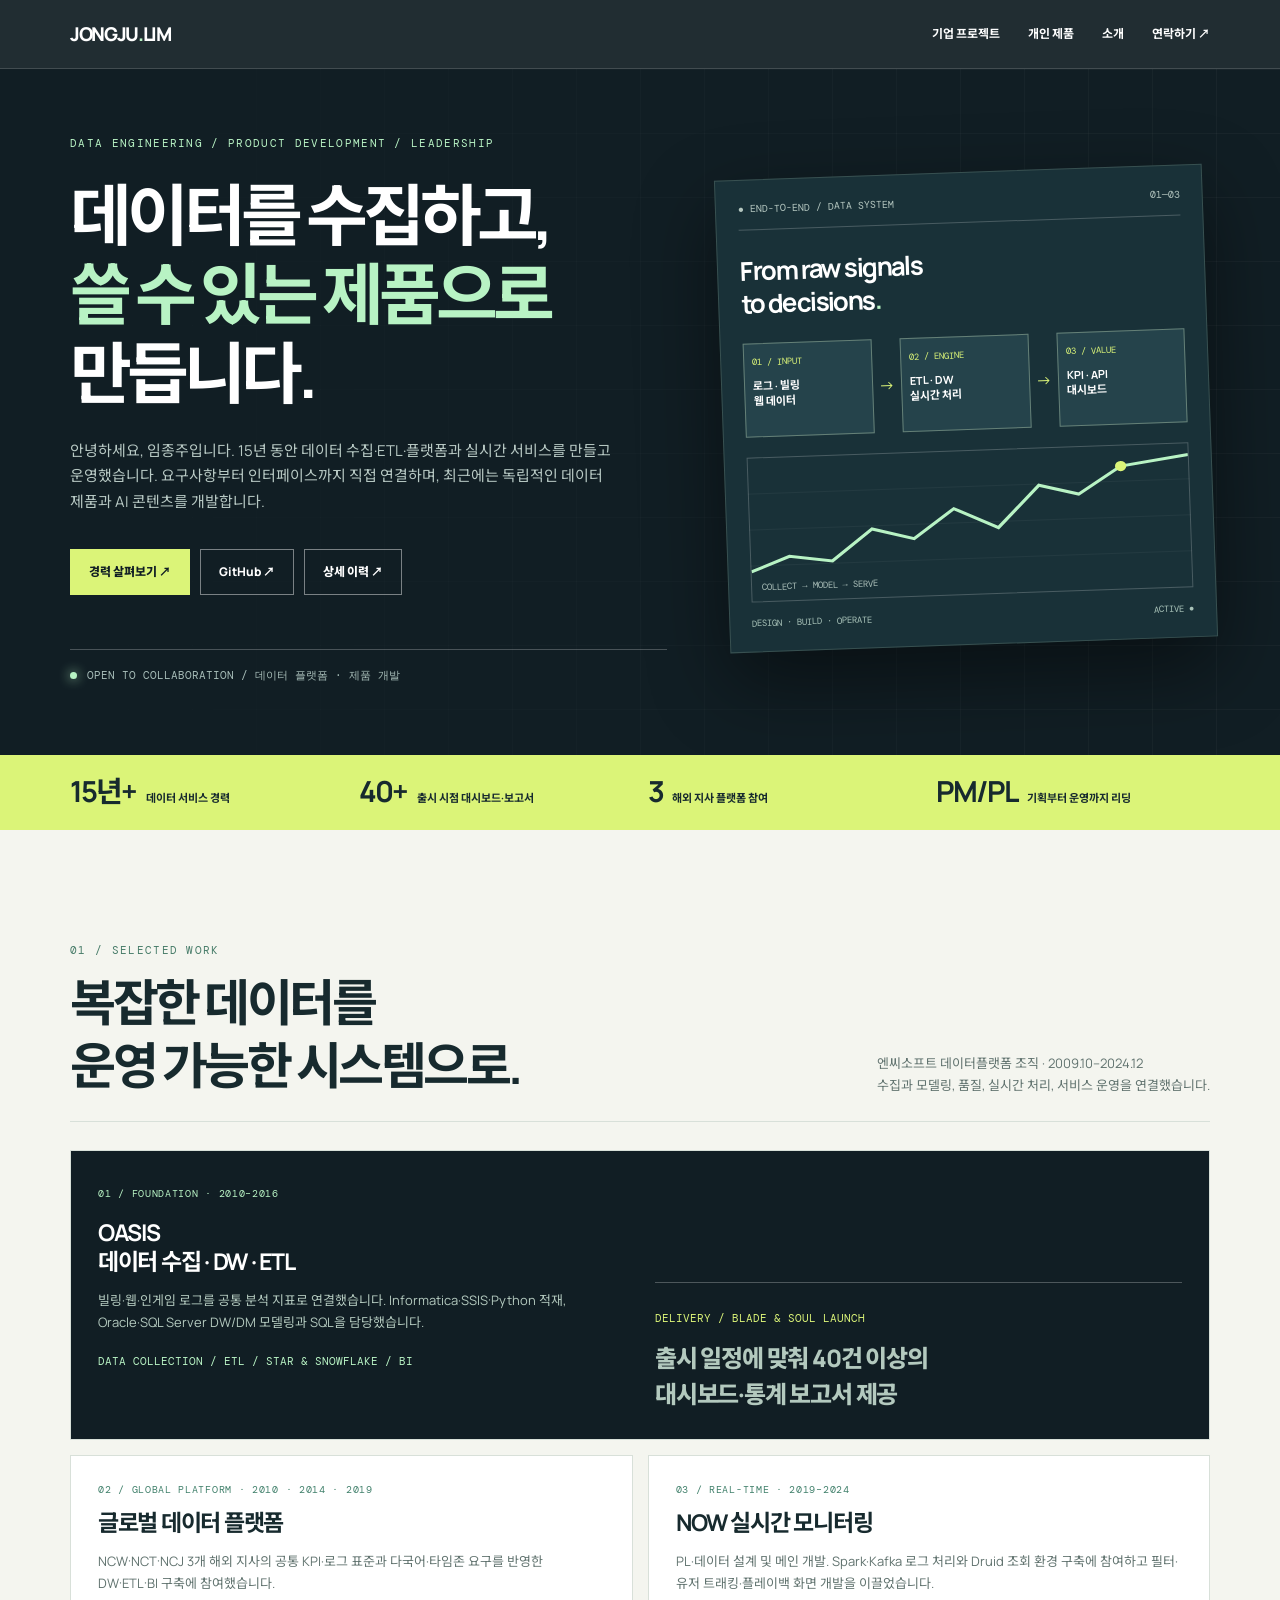
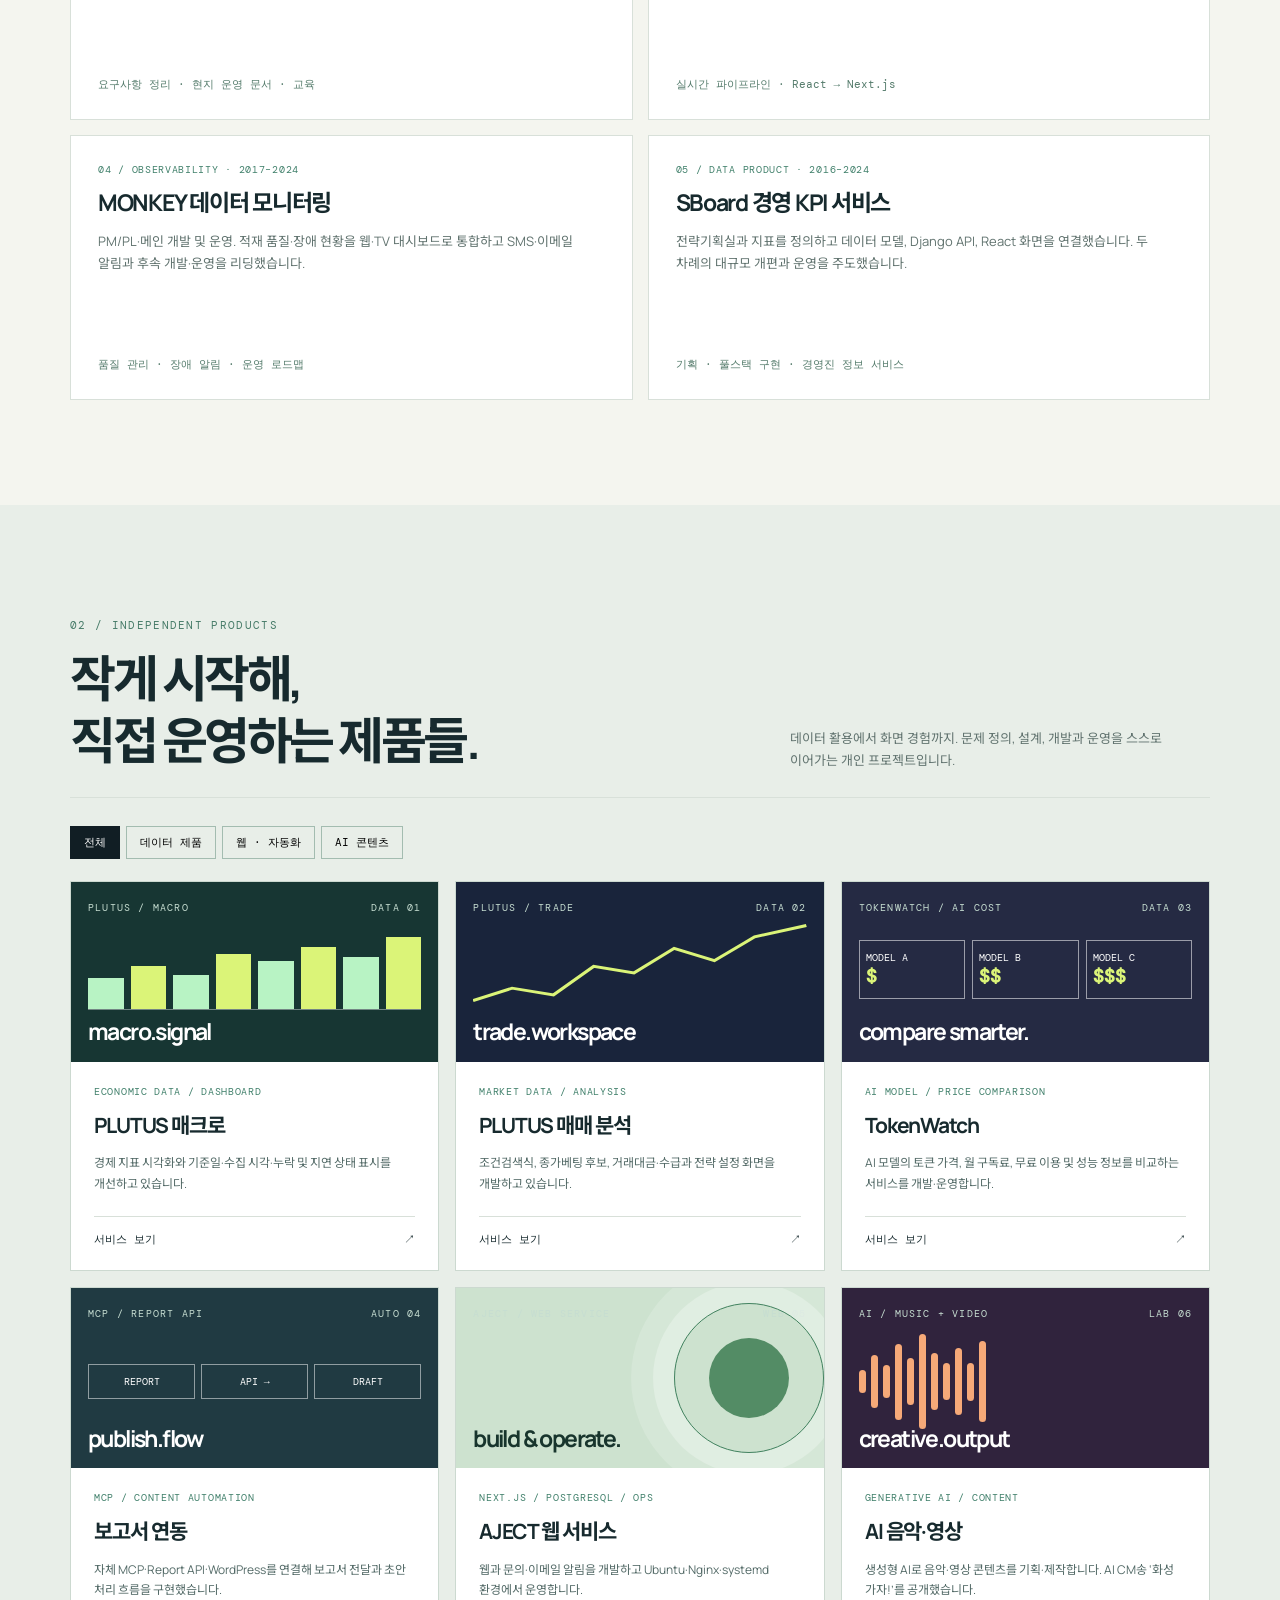
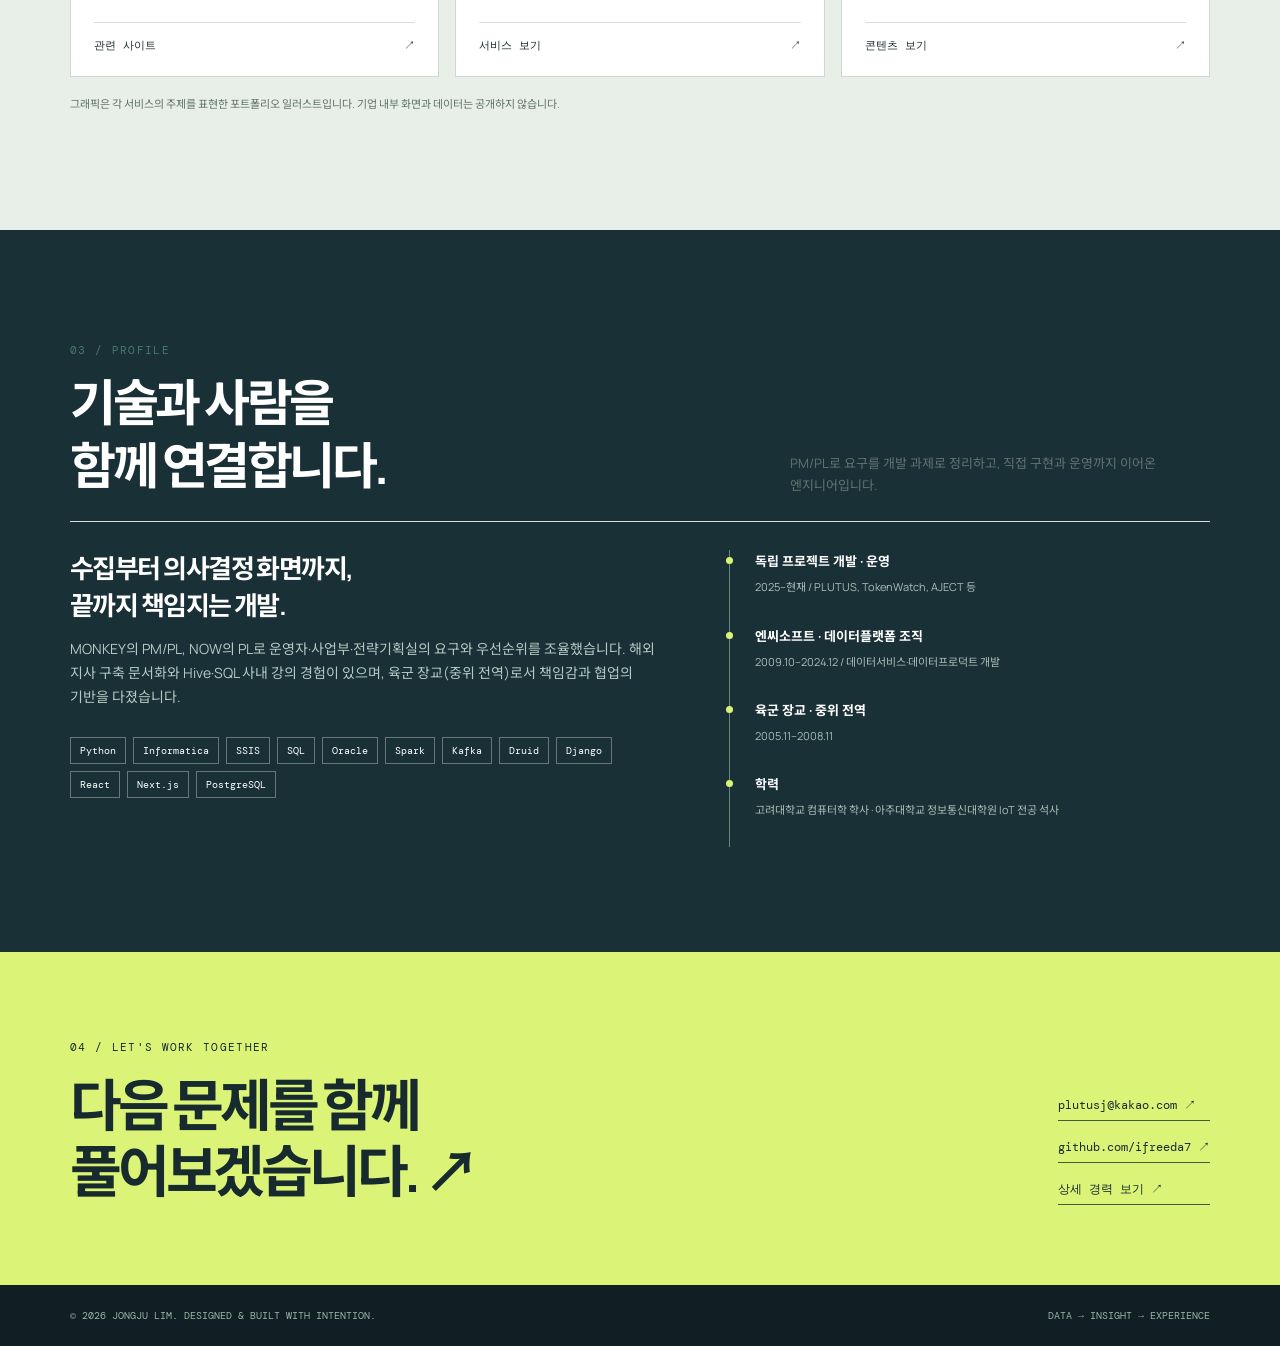
==== index.html @ 4f1cdd43 "Redesign portfolio and update independent projects" ====
<!doctype html>
<html lang="ko">
<head>
<meta charset="utf-8"><meta name="viewport" content="width=device-width,initial-scale=1">
<meta name="theme-color" content="#111e24"><meta name="description" content="임종주 포트폴리오 · 데이터 수집, ETL, 빅데이터 플랫폼, 웹 제품과 AI 콘텐츠.">
<title>임종주 — Data Engineering & Digital Products</title>
<link rel="preconnect" href="https://fonts.googleapis.com"><link rel="preconnect" href="https://fonts.gstatic.com" crossorigin>
<link href="https://fonts.googleapis.com/css2?family=DM+Mono:wght@400;500&family=Manrope:wght@500;600;700;800&family=Noto+Sans+KR:wght@400;500;600;700;800&display=swap" rel="stylesheet">
<style>
:root{--dark:#111e24;--panel:#1b3036;--ink:#172a2e;--paper:#f4f5ef;--muted:#61736f;--line:#d8e0d9;--mint:#b8f3c4;--lime:#dbf478;--mono:'DM Mono',monospace;--sans:'Manrope','Noto Sans KR',sans-serif}*{box-sizing:border-box}html{scroll-behavior:smooth}body{margin:0;color:var(--ink);background:var(--paper);font-family:var(--sans);line-height:1.7;word-break:keep-all}a{color:inherit;text-decoration:none}a:focus-visible,button:focus-visible{outline:3px solid #fca95e;outline-offset:3px}.wrap{max-width:1220px;margin:auto;padding:0 40px}.eyebrow,.mono{font-family:var(--mono);font-size:11px;letter-spacing:.12em}.skip{position:absolute;left:-9999px}.skip:focus{left:10px;top:10px;background:#fff;padding:10px;z-index:30}
header{position:sticky;top:0;z-index:10;background:#111e24ed;color:#fff;border-bottom:1px solid #ffffff26;backdrop-filter:blur(12px)}header .wrap{height:68px;display:flex;align-items:center;justify-content:space-between;gap:15px}.brand{font-weight:800;letter-spacing:-.07em;font-size:19px}.brand em{color:var(--mint);font-style:normal}.nav{display:flex;gap:28px;font-size:12px;font-weight:700}.nav a:hover,.footer a:hover{color:var(--mint)}
.hero{background:var(--dark);color:#fff;position:relative;overflow:hidden}.hero:before{content:'';position:absolute;inset:0;background-image:linear-gradient(#ffffff09 1px,transparent 1px),linear-gradient(90deg,#ffffff09 1px,transparent 1px);background-size:64px 64px;mask-image:linear-gradient(90deg,transparent,#000)}.hero .wrap{position:relative;display:grid;grid-template-columns:1.1fr .9fr;gap:55px;min-height:650px;align-items:center;padding-top:65px;padding-bottom:72px}.hero .eyebrow{color:var(--mint)}h1{font-size:clamp(45px,5.25vw,73px);letter-spacing:-.075em;line-height:1.18;margin:22px 0 25px}h1 em{font-style:normal;color:var(--mint)}.intro{color:#b8c9c4;font-size:15px;max-width:550px}.actions{display:flex;flex-wrap:wrap;gap:10px;margin-top:35px}.button{padding:12px 18px;border:1px solid #ffffff70;font-size:12px;font-weight:800;display:inline-block;transition:transform .2s}.button.primary{background:var(--lime);border-color:var(--lime);color:var(--dark)}.button:hover,.product:hover{transform:translateY(-4px)}.availability{border-top:1px solid #ffffff3c;margin-top:54px;padding-top:18px;font:11px var(--mono);color:#a7bdb8}.availability:before{content:'';display:inline-block;background:var(--mint);box-shadow:0 0 12px var(--mint);width:7px;height:7px;border-radius:50%;margin-right:10px}
.console{background:#193138;border:1px solid #66807766;box-shadow:0 30px 80px #0007;padding:22px;transform:rotate(-2deg)}.console-top{display:flex;justify-content:space-between;border-bottom:1px solid #ffffff35;padding-bottom:14px;font:10px var(--mono);color:#b5c7c0}.console h2{font-size:26px;line-height:1.25;letter-spacing:-.06em;margin:24px 0}.console h2 span{color:var(--mint)}.pipeline{display:grid;grid-template-columns:1fr 20px 1fr 20px 1fr;align-items:center;gap:4px}.node{background:#25434b;border:1px solid #658077;padding:12px 8px;min-height:94px}.node small{display:block;color:var(--lime);font:9px var(--mono);margin-bottom:10px}.node b{font-size:11px;line-height:1.4;display:block}.arrow{text-align:center;color:var(--lime)}.signal{height:145px;margin-top:20px;border:1px solid #ffffff35;position:relative;background:repeating-linear-gradient(0deg,transparent 0 35px,#ffffff16 36px)}.signal svg{width:100%;height:100%}.signal span{position:absolute;bottom:8px;left:10px;font:9px var(--mono);color:#a9bdb7}.console-foot{display:flex;justify-content:space-between;font:9px var(--mono);color:#a9c3b9;margin-top:15px}
.stats{background:var(--lime)}.stats .wrap{display:grid;grid-template-columns:repeat(4,1fr);gap:15px;padding-top:22px;padding-bottom:22px}.stat{display:flex;align-items:baseline;gap:10px}.stat b{font-size:29px;letter-spacing:-.07em;line-height:1}.stat span{font-size:11px;font-weight:700}
section.content{padding:105px 0}.section-head{border-bottom:1px solid var(--line);display:flex;justify-content:space-between;align-items:end;gap:30px;padding-bottom:25px;margin-bottom:28px}.section-head .eyebrow{color:#467b68}.section-head h2{font-size:clamp(32px,4vw,50px);letter-spacing:-.07em;line-height:1.25;margin:9px 0 0}.section-head p{font-size:13px;color:var(--muted);max-width:420px;margin:0}
.cases{display:grid;grid-template-columns:repeat(2,1fr);gap:15px}.case{background:#fff;border:1px solid var(--line);padding:27px;min-height:265px;display:flex;flex-direction:column}.case.feature{grid-column:span 2;background:var(--dark);color:#fff;display:grid;grid-template-columns:1fr 1fr;gap:30px;min-height:290px}.case small,.product small{font:10px var(--mono);letter-spacing:.07em;color:#42816c}.case.feature small{color:var(--mint)}.case h3{font-size:23px;line-height:1.3;letter-spacing:-.055em;margin:12px 0}.case p{color:var(--muted);font-size:13px;margin:0}.case.feature p{color:#b3c9be}.case footer{margin-top:auto;padding-top:20px;color:#547b6b;font:11px var(--mono)}.case.feature footer{color:var(--mint)}.case .outcome{border-top:1px solid #ffffff40;align-self:end;padding-top:20px;width:100%}.outcome b{color:var(--lime);font:11px var(--mono)}.outcome p{font-size:24px;font-weight:800;line-height:1.5;color:#fff;margin-top:10px;letter-spacing:-.05em}
#products{background:#e8eee8}.filters{display:flex;gap:6px;flex-wrap:wrap;margin-bottom:22px}.filters button{font:11px var(--mono);background:transparent;border:1px solid #a3bcb0;padding:8px 13px;cursor:pointer}.filters button[aria-pressed=true]{background:var(--dark);color:#fff;border-color:var(--dark)}.products{display:grid;grid-template-columns:repeat(3,1fr);gap:16px}.product{background:#fff;border:1px solid #ccd9d0;display:flex;flex-direction:column;transition:transform .2s,box-shadow .2s}.product:hover{box-shadow:0 22px 45px #16352917}.product[hidden]{display:none}.visual{height:180px;color:#fff;padding:17px;overflow:hidden;position:relative;background:#203a42}.visual .mono{font-size:10px;display:flex;justify-content:space-between;color:#c6ddd1}.visual strong{position:absolute;bottom:10px;left:17px;font-size:23px;letter-spacing:-.07em}.visual.macro{background:#173633}.visual.trade{background:#19243b}.visual.token{background:#252a43}.visual.aject{background:#cde2cf;color:#18352d}.visual.media{background:#30233d}.bars{display:flex;align-items:end;gap:7px;height:82px;margin-top:12px;border-bottom:1px solid #ffffff65}.bars i{height:var(--h);width:11%;background:var(--mint)}.bars i:nth-child(even){background:var(--lime)}.linechart{height:95px;width:100%}.prices{display:flex;gap:7px;margin-top:24px}.prices span{flex:1;border:1px solid #ffffff8a;padding:10px 6px;font:10px var(--mono)}.prices b{display:block;color:var(--lime);font-size:18px}.flow{display:flex;gap:6px;margin-top:42px}.flow span{border:1px solid #ffffff80;padding:10px 5px;flex:1;text-align:center;font:10px var(--mono)}.orbit{position:absolute;right:0;top:15px;width:150px;height:150px;border:1px solid #438361;border-radius:50%;box-shadow:0 0 0 21px #ffffff43,0 0 0 43px #ffffff2a}.orbit:after{content:'';position:absolute;inset:34px;background:#538c65;border-radius:50%}.wave{display:flex;gap:5px;align-items:center;height:95px;margin-top:12px}.wave i{height:var(--h);width:7px;border-radius:8px;background:#f6a978}.product-body{padding:23px;display:flex;flex-direction:column;flex:1}.product h3{font-size:21px;letter-spacing:-.05em;margin:10px 0}.product p{font-size:12px;color:#536a67;margin:0 0 22px}.product a{border-top:1px solid var(--line);padding-top:15px;margin-top:auto;font:11px var(--mono);display:flex;justify-content:space-between}.product a:hover{color:#2b8863}.note{font-size:11px;color:var(--muted);margin-top:18px}
#about{background:#1a3037;color:#fff}.about-grid{display:grid;grid-template-columns:1.1fr .9fr;gap:70px}.about-grid h3{font-size:26px;letter-spacing:-.06em;line-height:1.4;margin:0}.about-grid p{font-size:14px;color:#b4c9c2}.skills{display:flex;flex-wrap:wrap;gap:7px;margin-top:28px}.skills span{border:1px solid #ffffff56;padding:6px 9px;font:10px var(--mono)}.timeline{border-left:1px solid #648779;padding-left:25px}.timeline div{margin-bottom:25px;position:relative}.timeline div:before{content:'';position:absolute;left:-29px;top:7px;width:7px;height:7px;background:var(--lime);border-radius:50%}.timeline b{display:block;font-size:13px}.timeline span{font-size:11px;color:#a8bdb5}
.contact{background:var(--lime);padding:80px 0}.contact .wrap{display:flex;justify-content:space-between;align-items:end;gap:30px}.contact h2{font-size:clamp(34px,4.4vw,60px);letter-spacing:-.075em;line-height:1.18;margin:12px 0 0}.contact-links{display:grid;gap:12px;font:12px var(--mono)}.contact-links a{border-bottom:1px solid #435d3c;padding:6px 0}.footer{background:var(--dark);color:#99b4a8;padding:24px 0;font:10px var(--mono)}.footer .wrap{display:flex;justify-content:space-between;gap:20px}
@media(max-width:900px){.hero .wrap{grid-template-columns:1fr}.console{max-width:620px;transform:none}.products{grid-template-columns:repeat(2,1fr)}}@media(max-width:650px){.wrap{padding:0 20px}header .wrap{height:60px}.nav{gap:13px}.nav a:nth-child(2){display:none}.hero .wrap{padding-top:60px;padding-bottom:65px;gap:40px;min-height:0}h1{font-size:43px}.console{padding:14px}.node{padding:8px 4px}.node b{font-size:9px}.stats .wrap{grid-template-columns:repeat(2,1fr)}.stat b{font-size:24px}section.content{padding:68px 0}.section-head{display:block}.section-head p{margin-top:15px}.cases,.products,.about-grid{grid-template-columns:1fr}.case.feature{grid-column:auto;display:flex}.case{min-height:0}.contact .wrap,.footer .wrap{display:block}.contact-links{margin-top:30px}}@media(prefers-reduced-motion:reduce){html{scroll-behavior:auto}*{transition:none!important}}
</style>
</head>
<body>
<a class="skip" href="#main">본문으로 이동</a>
<header><div class="wrap"><a class="brand" href="#top">JONGJU<em>.</em>LIM</a><nav class="nav" aria-label="주 메뉴"><a href="#work">기업 프로젝트</a><a href="#products">개인 제품</a><a href="#about">소개</a><a href="#contact">연락하기 ↗</a></nav></div></header>
<main id="main">
<div class="hero" id="top"><div class="wrap"><div><div class="eyebrow">DATA ENGINEERING / PRODUCT DEVELOPMENT / LEADERSHIP</div><h1>데이터를 수집하고,<br><em>쓸 수 있는 제품으로</em><br>만듭니다.</h1><p class="intro">안녕하세요, 임종주입니다. 15년 동안 데이터 수집·ETL·플랫폼과 실시간 서비스를 만들고 운영했습니다. 요구사항부터 인터페이스까지 직접 연결하며, 최근에는 독립적인 데이터 제품과 AI 콘텐츠를 개발합니다.</p><div class="actions"><a class="button primary" href="#work">경력 살펴보기 ↗</a><a class="button" href="https://github.com/ifreeda7">GitHub ↗</a><a class="button" href="resume.md">상세 이력 ↗</a></div><div class="availability">OPEN TO COLLABORATION / 데이터 플랫폼 · 제품 개발</div></div><div class="console" aria-label="데이터 수집부터 서비스까지의 경험을 표현한 도식"><div class="console-top"><span>● END-TO-END / DATA SYSTEM</span><span>01—03</span></div><h2>From raw signals<br>to decisions<span>.</span></h2><div class="pipeline"><div class="node"><small>01 / INPUT</small><b>로그 · 빌링<br>웹 데이터</b></div><div class="arrow">→</div><div class="node"><small>02 / ENGINE</small><b>ETL · DW<br>실시간 처리</b></div><div class="arrow">→</div><div class="node"><small>03 / VALUE</small><b>KPI · API<br>대시보드</b></div></div><div class="signal"><svg viewBox="0 0 390 140" preserveAspectRatio="none" aria-hidden="true"><polyline fill="none" stroke="#b8f3c4" stroke-width="3" points="0,111 34,97 72,103 108,73 145,84 181,56 220,76 257,36 292,46 330,20 390,11"/><circle cx="330" cy="20" r="5" fill="#dbf478"/></svg><span>COLLECT → MODEL → SERVE</span></div><div class="console-foot"><span>DESIGN · BUILD · OPERATE</span><span>ACTIVE ●</span></div></div></div></div>
<div class="stats"><div class="wrap"><div class="stat"><b>15년+</b><span>데이터 서비스 경력</span></div><div class="stat"><b>40+</b><span>출시 시점 대시보드·보고서</span></div><div class="stat"><b>3</b><span>해외 지사 플랫폼 참여</span></div><div class="stat"><b>PM/PL</b><span>기획부터 운영까지 리딩</span></div></div></div>
<section class="content" id="work"><div class="wrap"><div class="section-head"><div><span class="eyebrow">01 / SELECTED WORK</span><h2>복잡한 데이터를<br>운영 가능한 시스템으로.</h2></div><p>엔씨소프트 데이터플랫폼 조직 · 2009.10–2024.12<br>수집과 모델링, 품질, 실시간 처리, 서비스 운영을 연결했습니다.</p></div><div class="cases">
<article class="case feature"><div><small>01 / FOUNDATION · 2010–2016</small><h3>OASIS<br>데이터 수집 · DW · ETL</h3><p>빌링·웹·인게임 로그를 공통 분석 지표로 연결했습니다. Informatica·SSIS·Python 적재, Oracle·SQL Server DW/DM 모델링과 SQL을 담당했습니다.</p><footer>DATA COLLECTION / ETL / STAR & SNOWFLAKE / BI</footer></div><div class="outcome"><b>DELIVERY / BLADE & SOUL LAUNCH</b><p>출시 일정에 맞춰 40건 이상의<br>대시보드·통계 보고서 제공</p></div></article>
<article class="case"><small>02 / GLOBAL PLATFORM · 2010 · 2014 · 2019</small><h3>글로벌 데이터 플랫폼</h3><p>NCW·NCT·NCJ 3개 해외 지사의 공통 KPI·로그 표준과 다국어·타임존 요구를 반영한 DW·ETL·BI 구축에 참여했습니다.</p><footer>요구사항 정리 · 현지 운영 문서 · 교육</footer></article>
<article class="case"><small>03 / REAL-TIME · 2019–2024</small><h3>NOW 실시간 모니터링</h3><p>PL·데이터 설계 및 메인 개발. Spark·Kafka 로그 처리와 Druid 조회 환경 구축에 참여하고 필터·유저 트래킹·플레이백 화면 개발을 이끌었습니다.</p><footer>실시간 파이프라인 · React → Next.js</footer></article>
<article class="case"><small>04 / OBSERVABILITY · 2017–2024</small><h3>MONKEY 데이터 모니터링</h3><p>PM/PL·메인 개발 및 운영. 적재 품질·장애 현황을 웹·TV 대시보드로 통합하고 SMS·이메일 알림과 후속 개발·운영을 리딩했습니다.</p><footer>품질 관리 · 장애 알림 · 운영 로드맵</footer></article>
<article class="case"><small>05 / DATA PRODUCT · 2016–2024</small><h3>SBoard 경영 KPI 서비스</h3><p>전략기획실과 지표를 정의하고 데이터 모델, Django API, React 화면을 연결했습니다. 두 차례의 대규모 개편과 운영을 주도했습니다.</p><footer>기획 · 풀스택 구현 · 경영진 정보 서비스</footer></article></div></div></section>
<section class="content" id="products"><div class="wrap"><div class="section-head"><div><span class="eyebrow">02 / INDEPENDENT PRODUCTS</span><h2>작게 시작해,<br>직접 운영하는 제품들.</h2></div><p>데이터 활용에서 화면 경험까지. 문제 정의, 설계, 개발과 운영을 스스로 이어가는 개인 프로젝트입니다.</p></div><div class="filters" role="group" aria-label="프로젝트 필터"><button type="button" data-filter="all" aria-pressed="true">전체</button><button type="button" data-filter="data" aria-pressed="false">데이터 제품</button><button type="button" data-filter="web" aria-pressed="false">웹 · 자동화</button><button type="button" data-filter="creative" aria-pressed="false">AI 콘텐츠</button></div><div class="products">
<article class="product" data-category="data"><div class="visual macro"><div class="mono"><span>PLUTUS / MACRO</span><span>DATA 01</span></div><div class="bars"><i style="--h:38%"></i><i style="--h:52%"></i><i style="--h:42%"></i><i style="--h:67%"></i><i style="--h:59%"></i><i style="--h:76%"></i><i style="--h:64%"></i><i style="--h:88%"></i></div><strong>macro.signal</strong></div><div class="product-body"><small>ECONOMIC DATA / DASHBOARD</small><h3>PLUTUS 매크로</h3><p>경제 지표 시각화와 기준일·수집 시각·누락 및 지연 상태 표시를 개선하고 있습니다.</p><a href="https://macro.plutus.ai.kr/" target="_blank" rel="noopener">서비스 보기 <span>↗</span></a></div></article>
<article class="product" data-category="data"><div class="visual trade"><div class="mono"><span>PLUTUS / TRADE</span><span>DATA 02</span></div><svg class="linechart" viewBox="0 0 290 100" preserveAspectRatio="none" aria-hidden="true"><path d="M0 89L34 76L70 83L105 53L140 60L175 34L210 47L245 22L290 10" fill="none" stroke="#dbf478" stroke-width="3"/></svg><strong>trade.workspace</strong></div><div class="product-body"><small>MARKET DATA / ANALYSIS</small><h3>PLUTUS 매매 분석</h3><p>조건검색식, 종가베팅 후보, 거래대금·수급과 전략 설정 화면을 개발하고 있습니다.</p><a href="https://trade.plutus.ai.kr/" target="_blank" rel="noopener">서비스 보기 <span>↗</span></a></div></article>
<article class="product" data-category="data"><div class="visual token"><div class="mono"><span>TOKENWATCH / AI COST</span><span>DATA 03</span></div><div class="prices"><span>MODEL A<b>$</b></span><span>MODEL B<b>$$</b></span><span>MODEL C<b>$$$</b></span></div><strong>compare smarter.</strong></div><div class="product-body"><small>AI MODEL / PRICE COMPARISON</small><h3>TokenWatch</h3><p>AI 모델의 토큰 가격, 월 구독료, 무료 이용 및 성능 정보를 비교하는 서비스를 개발·운영합니다.</p><a href="https://tokenwatch.aject.co.kr/" target="_blank" rel="noopener">서비스 보기 <span>↗</span></a></div></article>
<article class="product" data-category="web"><div class="visual"><div class="mono"><span>MCP / REPORT API</span><span>AUTO 04</span></div><div class="flow"><span>REPORT</span><span>API →</span><span>DRAFT</span></div><strong>publish.flow</strong></div><div class="product-body"><small>MCP / CONTENT AUTOMATION</small><h3>보고서 연동</h3><p>자체 MCP·Report API·WordPress를 연결해 보고서 전달과 초안 처리 흐름을 구현했습니다.</p><a href="https://plutus.ai.kr/" target="_blank" rel="noopener">관련 사이트 <span>↗</span></a></div></article>
<article class="product" data-category="web"><div class="visual aject"><div class="mono"><span>AJECT / WEB SERVICE</span><span>WEB 05</span></div><div class="orbit"></div><strong>build & operate.</strong></div><div class="product-body"><small>NEXT.JS / POSTGRESQL / OPS</small><h3>AJECT 웹 서비스</h3><p>웹과 문의·이메일 알림을 개발하고 Ubuntu·Nginx·systemd 환경에서 운영합니다.</p><a href="https://aject.co.kr/" target="_blank" rel="noopener">서비스 보기 <span>↗</span></a></div></article>
<article class="product" data-category="creative"><div class="visual media"><div class="mono"><span>AI / MUSIC + VIDEO</span><span>LAB 06</span></div><div class="wave"><i style="--h:25%"></i><i style="--h:55%"></i><i style="--h:35%"></i><i style="--h:80%"></i><i style="--h:50%"></i><i style="--h:100%"></i><i style="--h:60%"></i><i style="--h:38%"></i><i style="--h:70%"></i><i style="--h:40%"></i><i style="--h:85%"></i></div><strong>creative.output</strong></div><div class="product-body"><small>GENERATIVE AI / CONTENT</small><h3>AI 음악·영상</h3><p>생성형 AI로 음악·영상 콘텐츠를 기획·제작합니다. AI CM송 ‘화성 가자!’를 공개했습니다.</p><a href="https://www.youtube.com/watch?v=wcWK-Up_-Wg" target="_blank" rel="noopener">콘텐츠 보기 <span>↗</span></a></div></article>
</div><p class="note">그래픽은 각 서비스의 주제를 표현한 포트폴리오 일러스트입니다. 기업 내부 화면과 데이터는 공개하지 않습니다.</p></div></section>
<section class="content" id="about"><div class="wrap"><div class="section-head"><div><span class="eyebrow">03 / PROFILE</span><h2>기술과 사람을<br>함께 연결합니다.</h2></div><p>PM/PL로 요구를 개발 과제로 정리하고, 직접 구현과 운영까지 이어온 엔지니어입니다.</p></div><div class="about-grid"><div><h3>수집부터 의사결정 화면까지,<br>끝까지 책임지는 개발.</h3><p>MONKEY의 PM/PL, NOW의 PL로 운영자·사업부·전략기획실의 요구와 우선순위를 조율했습니다. 해외 지사 구축 문서화와 Hive·SQL 사내 강의 경험이 있으며, 육군 장교(중위 전역)로서 책임감과 협업의 기반을 다졌습니다.</p><div class="skills"><span>Python</span><span>Informatica</span><span>SSIS</span><span>SQL</span><span>Oracle</span><span>Spark</span><span>Kafka</span><span>Druid</span><span>Django</span><span>React</span><span>Next.js</span><span>PostgreSQL</span></div></div><div class="timeline"><div><b>독립 프로젝트 개발 · 운영</b><span>2025–현재 / PLUTUS, TokenWatch, AJECT 등</span></div><div><b>엔씨소프트 · 데이터플랫폼 조직</b><span>2009.10–2024.12 / 데이터서비스·데이터프로덕트 개발</span></div><div><b>육군 장교 · 중위 전역</b><span>2005.11–2008.11</span></div><div><b>학력</b><span>고려대학교 컴퓨터학 학사 · 아주대학교 정보통신대학원 IoT 전공 석사</span></div></div></div></div></section>
<section class="contact" id="contact"><div class="wrap"><div><span class="eyebrow">04 / LET'S WORK TOGETHER</span><h2>다음 문제를 함께<br>풀어보겠습니다. ↗</h2></div><div class="contact-links"><a href="mailto:plutusj@kakao.com">plutusj@kakao.com ↗</a><a href="https://github.com/ifreeda7">github.com/ifreeda7 ↗</a><a href="resume.md">상세 경력 보기 ↗</a></div></div></section>
</main><footer class="footer"><div class="wrap"><span>© 2026 JONGJU LIM. DESIGNED & BUILT WITH INTENTION.</span><span>DATA → INSIGHT → EXPERIENCE</span></div></footer>
<script>document.querySelectorAll('[data-filter]').forEach(button=>button.addEventListener('click',()=>{const value=button.dataset.filter;document.querySelectorAll('[data-filter]').forEach(b=>b.setAttribute('aria-pressed',String(b===button)));document.querySelectorAll('.product').forEach(card=>{card.hidden=value!=='all'&&card.dataset.category!==value})}));</script>
</body></html>
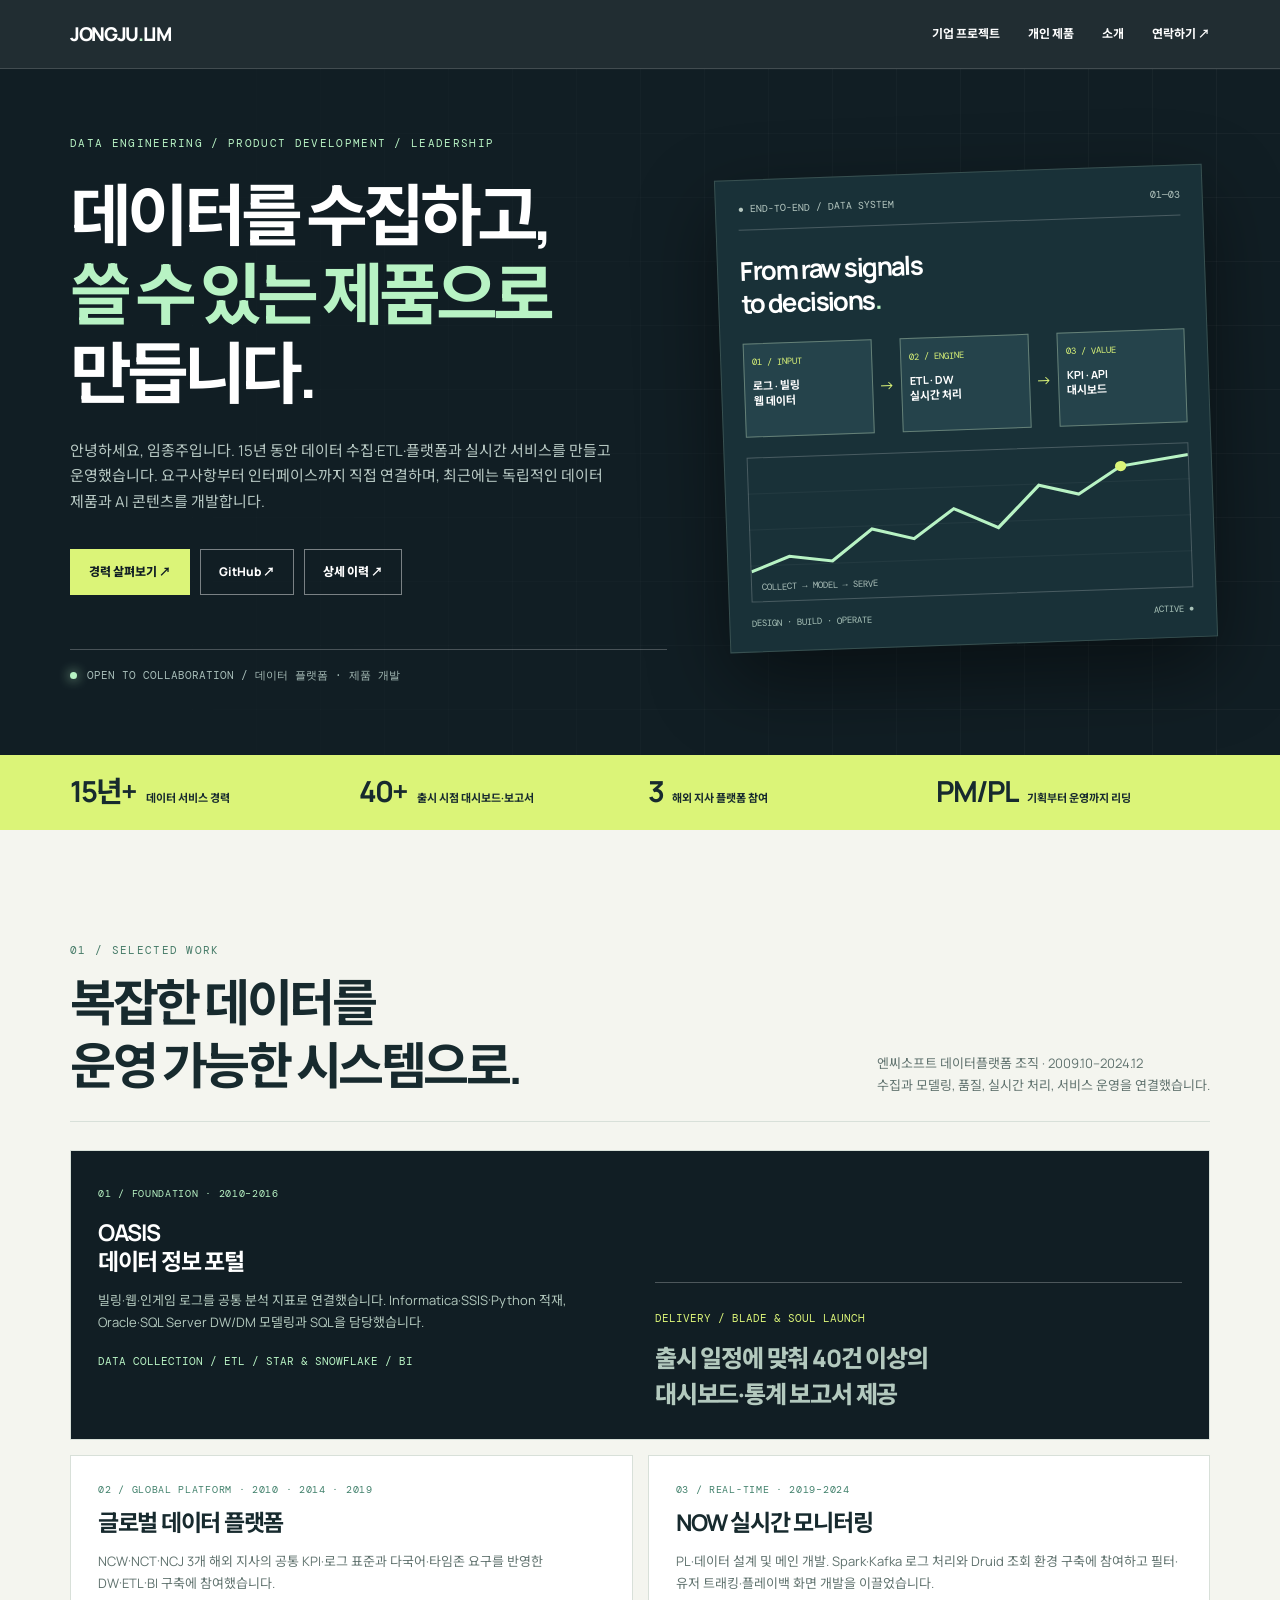
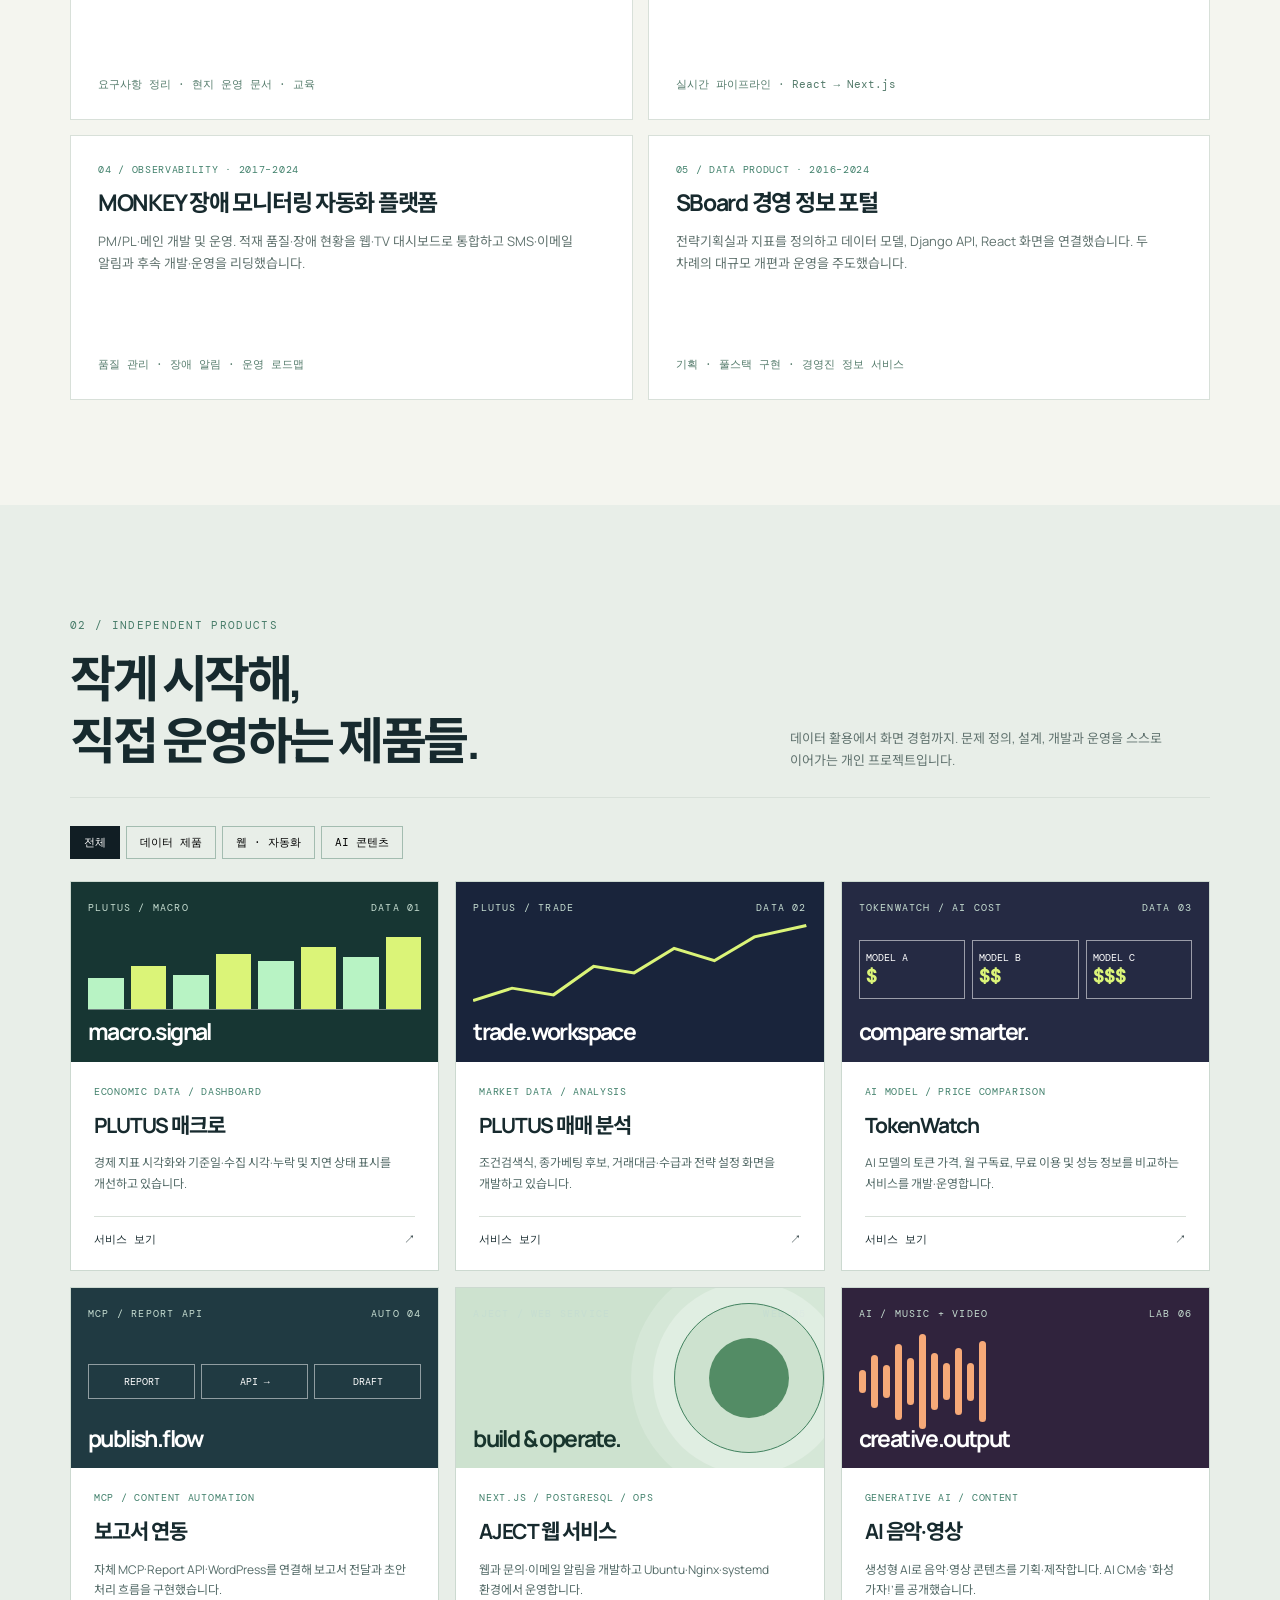
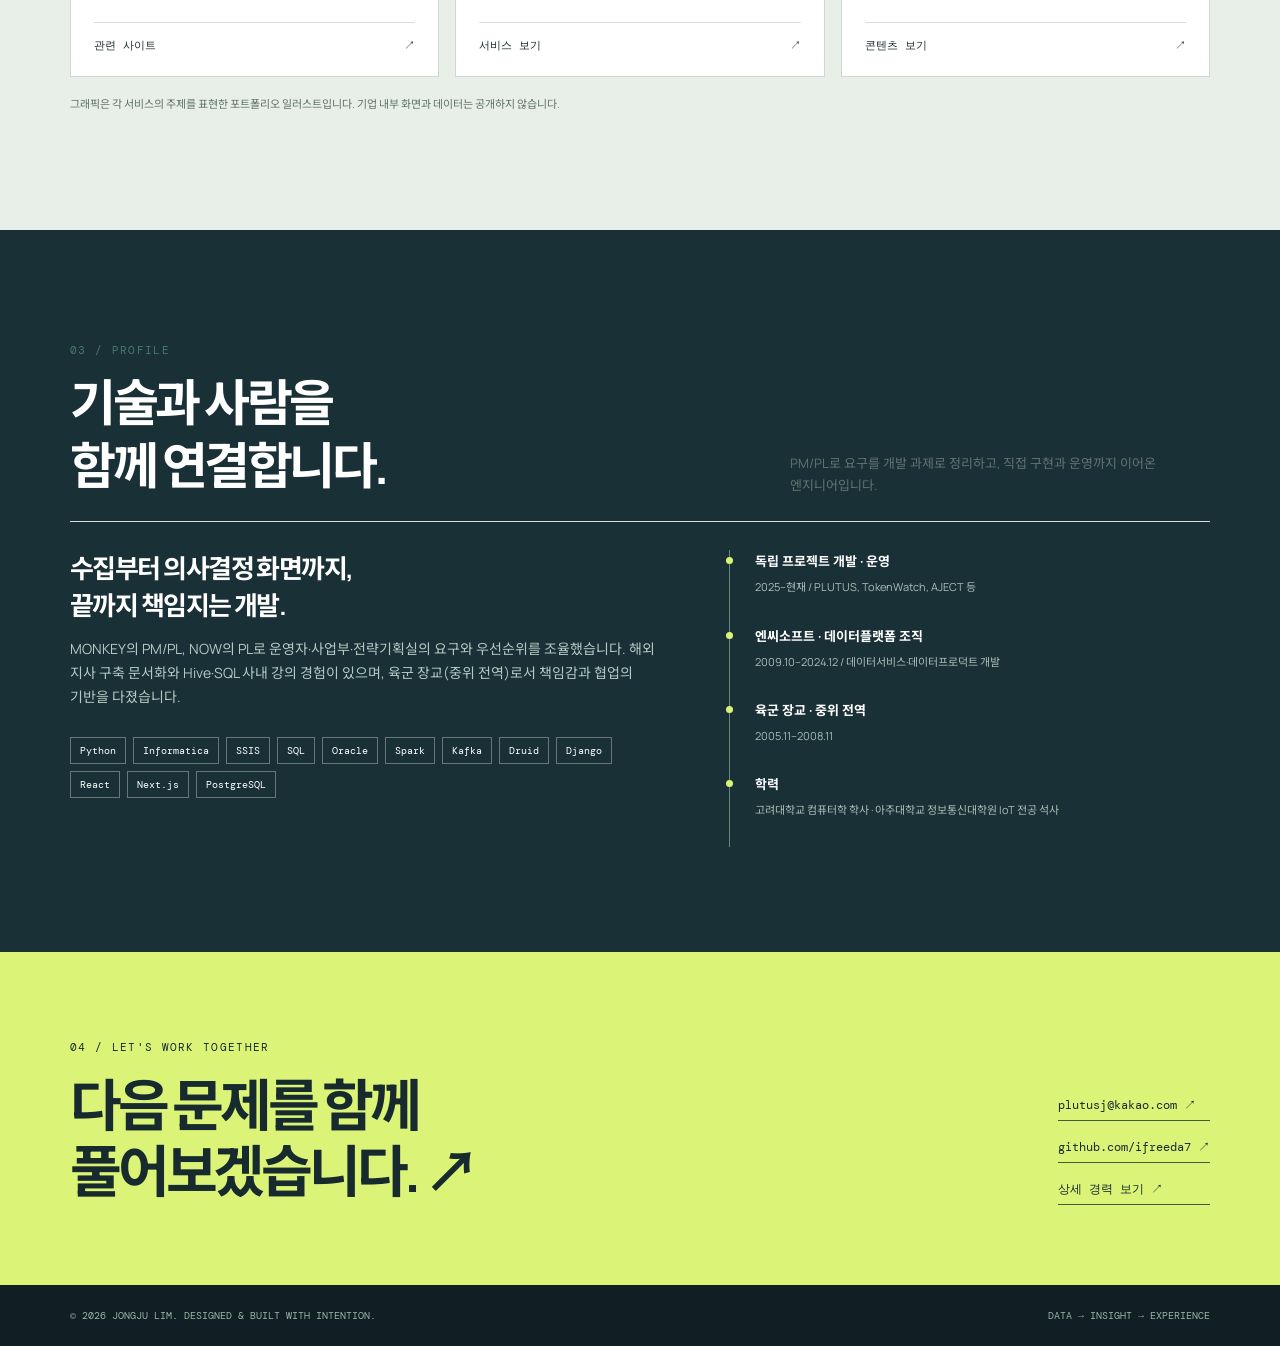
==== commit 63edd6b8: "Clarify OASIS, SBoard and MONKEY platform descriptions" ====
--- a/index.html
+++ b/index.html
@@ -27,11 +27,11 @@
 <div class="hero" id="top"><div class="wrap"><div><div class="eyebrow">DATA ENGINEERING / PRODUCT DEVELOPMENT / LEADERSHIP</div><h1>데이터를 수집하고,<br><em>쓸 수 있는 제품으로</em><br>만듭니다.</h1><p class="intro">안녕하세요, 임종주입니다. 15년 동안 데이터 수집·ETL·플랫폼과 실시간 서비스를 만들고 운영했습니다. 요구사항부터 인터페이스까지 직접 연결하며, 최근에는 독립적인 데이터 제품과 AI 콘텐츠를 개발합니다.</p><div class="actions"><a class="button primary" href="#work">경력 살펴보기 ↗</a><a class="button" href="https://github.com/ifreeda7">GitHub ↗</a><a class="button" href="resume.md">상세 이력 ↗</a></div><div class="availability">OPEN TO COLLABORATION / 데이터 플랫폼 · 제품 개발</div></div><div class="console" aria-label="데이터 수집부터 서비스까지의 경험을 표현한 도식"><div class="console-top"><span>● END-TO-END / DATA SYSTEM</span><span>01—03</span></div><h2>From raw signals<br>to decisions<span>.</span></h2><div class="pipeline"><div class="node"><small>01 / INPUT</small><b>로그 · 빌링<br>웹 데이터</b></div><div class="arrow">→</div><div class="node"><small>02 / ENGINE</small><b>ETL · DW<br>실시간 처리</b></div><div class="arrow">→</div><div class="node"><small>03 / VALUE</small><b>KPI · API<br>대시보드</b></div></div><div class="signal"><svg viewBox="0 0 390 140" preserveAspectRatio="none" aria-hidden="true"><polyline fill="none" stroke="#b8f3c4" stroke-width="3" points="0,111 34,97 72,103 108,73 145,84 181,56 220,76 257,36 292,46 330,20 390,11"/><circle cx="330" cy="20" r="5" fill="#dbf478"/></svg><span>COLLECT → MODEL → SERVE</span></div><div class="console-foot"><span>DESIGN · BUILD · OPERATE</span><span>ACTIVE ●</span></div></div></div></div>
 <div class="stats"><div class="wrap"><div class="stat"><b>15년+</b><span>데이터 서비스 경력</span></div><div class="stat"><b>40+</b><span>출시 시점 대시보드·보고서</span></div><div class="stat"><b>3</b><span>해외 지사 플랫폼 참여</span></div><div class="stat"><b>PM/PL</b><span>기획부터 운영까지 리딩</span></div></div></div>
 <section class="content" id="work"><div class="wrap"><div class="section-head"><div><span class="eyebrow">01 / SELECTED WORK</span><h2>복잡한 데이터를<br>운영 가능한 시스템으로.</h2></div><p>엔씨소프트 데이터플랫폼 조직 · 2009.10–2024.12<br>수집과 모델링, 품질, 실시간 처리, 서비스 운영을 연결했습니다.</p></div><div class="cases">
-<article class="case feature"><div><small>01 / FOUNDATION · 2010–2016</small><h3>OASIS<br>데이터 수집 · DW · ETL</h3><p>빌링·웹·인게임 로그를 공통 분석 지표로 연결했습니다. Informatica·SSIS·Python 적재, Oracle·SQL Server DW/DM 모델링과 SQL을 담당했습니다.</p><footer>DATA COLLECTION / ETL / STAR & SNOWFLAKE / BI</footer></div><div class="outcome"><b>DELIVERY / BLADE & SOUL LAUNCH</b><p>출시 일정에 맞춰 40건 이상의<br>대시보드·통계 보고서 제공</p></div></article>
+<article class="case feature"><div><small>01 / FOUNDATION · 2010–2016</small><h3>OASIS<br>데이터 정보 포털</h3><p>빌링·웹·인게임 로그를 공통 분석 지표로 연결했습니다. Informatica·SSIS·Python 적재, Oracle·SQL Server DW/DM 모델링과 SQL을 담당했습니다.</p><footer>DATA COLLECTION / ETL / STAR & SNOWFLAKE / BI</footer></div><div class="outcome"><b>DELIVERY / BLADE & SOUL LAUNCH</b><p>출시 일정에 맞춰 40건 이상의<br>대시보드·통계 보고서 제공</p></div></article>
 <article class="case"><small>02 / GLOBAL PLATFORM · 2010 · 2014 · 2019</small><h3>글로벌 데이터 플랫폼</h3><p>NCW·NCT·NCJ 3개 해외 지사의 공통 KPI·로그 표준과 다국어·타임존 요구를 반영한 DW·ETL·BI 구축에 참여했습니다.</p><footer>요구사항 정리 · 현지 운영 문서 · 교육</footer></article>
 <article class="case"><small>03 / REAL-TIME · 2019–2024</small><h3>NOW 실시간 모니터링</h3><p>PL·데이터 설계 및 메인 개발. Spark·Kafka 로그 처리와 Druid 조회 환경 구축에 참여하고 필터·유저 트래킹·플레이백 화면 개발을 이끌었습니다.</p><footer>실시간 파이프라인 · React → Next.js</footer></article>
-<article class="case"><small>04 / OBSERVABILITY · 2017–2024</small><h3>MONKEY 데이터 모니터링</h3><p>PM/PL·메인 개발 및 운영. 적재 품질·장애 현황을 웹·TV 대시보드로 통합하고 SMS·이메일 알림과 후속 개발·운영을 리딩했습니다.</p><footer>품질 관리 · 장애 알림 · 운영 로드맵</footer></article>
-<article class="case"><small>05 / DATA PRODUCT · 2016–2024</small><h3>SBoard 경영 KPI 서비스</h3><p>전략기획실과 지표를 정의하고 데이터 모델, Django API, React 화면을 연결했습니다. 두 차례의 대규모 개편과 운영을 주도했습니다.</p><footer>기획 · 풀스택 구현 · 경영진 정보 서비스</footer></article></div></div></section>
+<article class="case"><small>04 / OBSERVABILITY · 2017–2024</small><h3>MONKEY 장애 모니터링 자동화 플랫폼</h3><p>PM/PL·메인 개발 및 운영. 적재 품질·장애 현황을 웹·TV 대시보드로 통합하고 SMS·이메일 알림과 후속 개발·운영을 리딩했습니다.</p><footer>품질 관리 · 장애 알림 · 운영 로드맵</footer></article>
+<article class="case"><small>05 / DATA PRODUCT · 2016–2024</small><h3>SBoard 경영 정보 포털</h3><p>전략기획실과 지표를 정의하고 데이터 모델, Django API, React 화면을 연결했습니다. 두 차례의 대규모 개편과 운영을 주도했습니다.</p><footer>기획 · 풀스택 구현 · 경영진 정보 서비스</footer></article></div></div></section>
 <section class="content" id="products"><div class="wrap"><div class="section-head"><div><span class="eyebrow">02 / INDEPENDENT PRODUCTS</span><h2>작게 시작해,<br>직접 운영하는 제품들.</h2></div><p>데이터 활용에서 화면 경험까지. 문제 정의, 설계, 개발과 운영을 스스로 이어가는 개인 프로젝트입니다.</p></div><div class="filters" role="group" aria-label="프로젝트 필터"><button type="button" data-filter="all" aria-pressed="true">전체</button><button type="button" data-filter="data" aria-pressed="false">데이터 제품</button><button type="button" data-filter="web" aria-pressed="false">웹 · 자동화</button><button type="button" data-filter="creative" aria-pressed="false">AI 콘텐츠</button></div><div class="products">
 <article class="product" data-category="data"><div class="visual macro"><div class="mono"><span>PLUTUS / MACRO</span><span>DATA 01</span></div><div class="bars"><i style="--h:38%"></i><i style="--h:52%"></i><i style="--h:42%"></i><i style="--h:67%"></i><i style="--h:59%"></i><i style="--h:76%"></i><i style="--h:64%"></i><i style="--h:88%"></i></div><strong>macro.signal</strong></div><div class="product-body"><small>ECONOMIC DATA / DASHBOARD</small><h3>PLUTUS 매크로</h3><p>경제 지표 시각화와 기준일·수집 시각·누락 및 지연 상태 표시를 개선하고 있습니다.</p><a href="https://macro.plutus.ai.kr/" target="_blank" rel="noopener">서비스 보기 <span>↗</span></a></div></article>
 <article class="product" data-category="data"><div class="visual trade"><div class="mono"><span>PLUTUS / TRADE</span><span>DATA 02</span></div><svg class="linechart" viewBox="0 0 290 100" preserveAspectRatio="none" aria-hidden="true"><path d="M0 89L34 76L70 83L105 53L140 60L175 34L210 47L245 22L290 10" fill="none" stroke="#dbf478" stroke-width="3"/></svg><strong>trade.workspace</strong></div><div class="product-body"><small>MARKET DATA / ANALYSIS</small><h3>PLUTUS 매매 분석</h3><p>조건검색식, 종가베팅 후보, 거래대금·수급과 전략 설정 화면을 개발하고 있습니다.</p><a href="https://trade.plutus.ai.kr/" target="_blank" rel="noopener">서비스 보기 <span>↗</span></a></div></article>
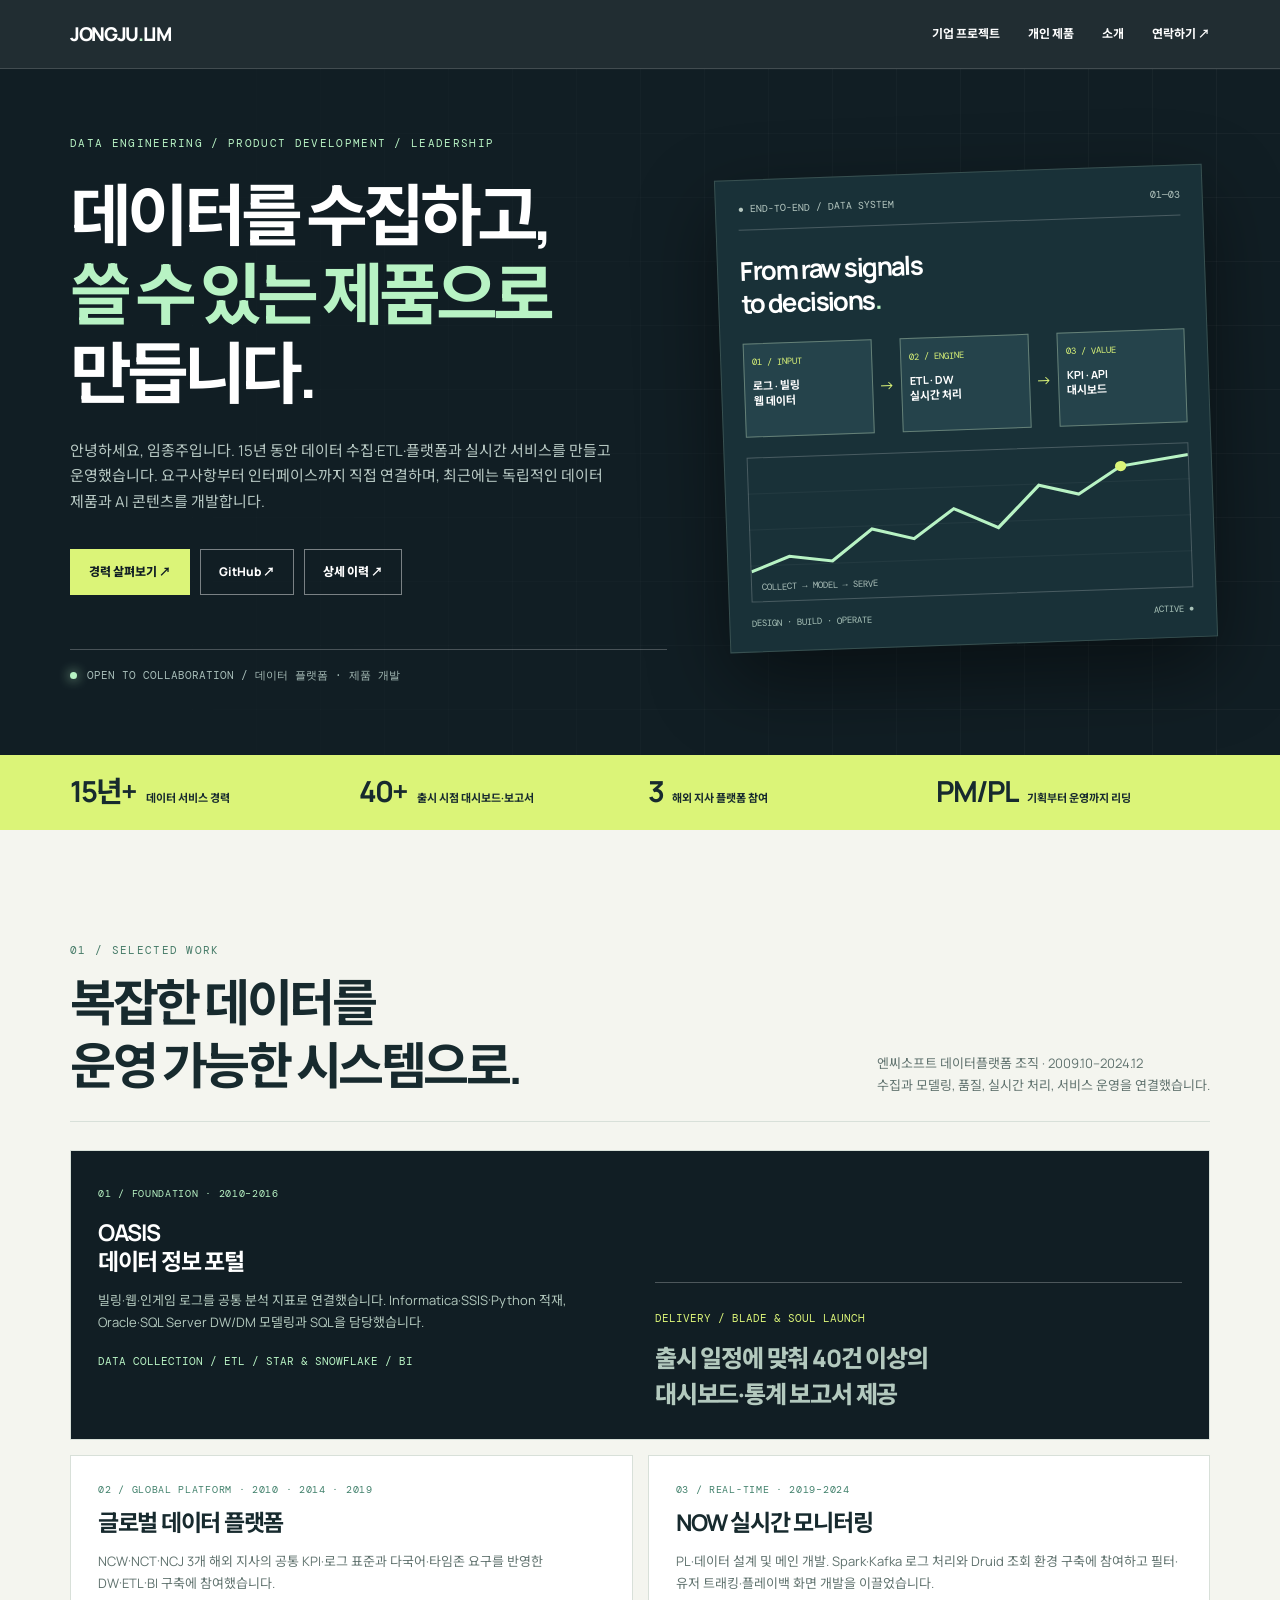
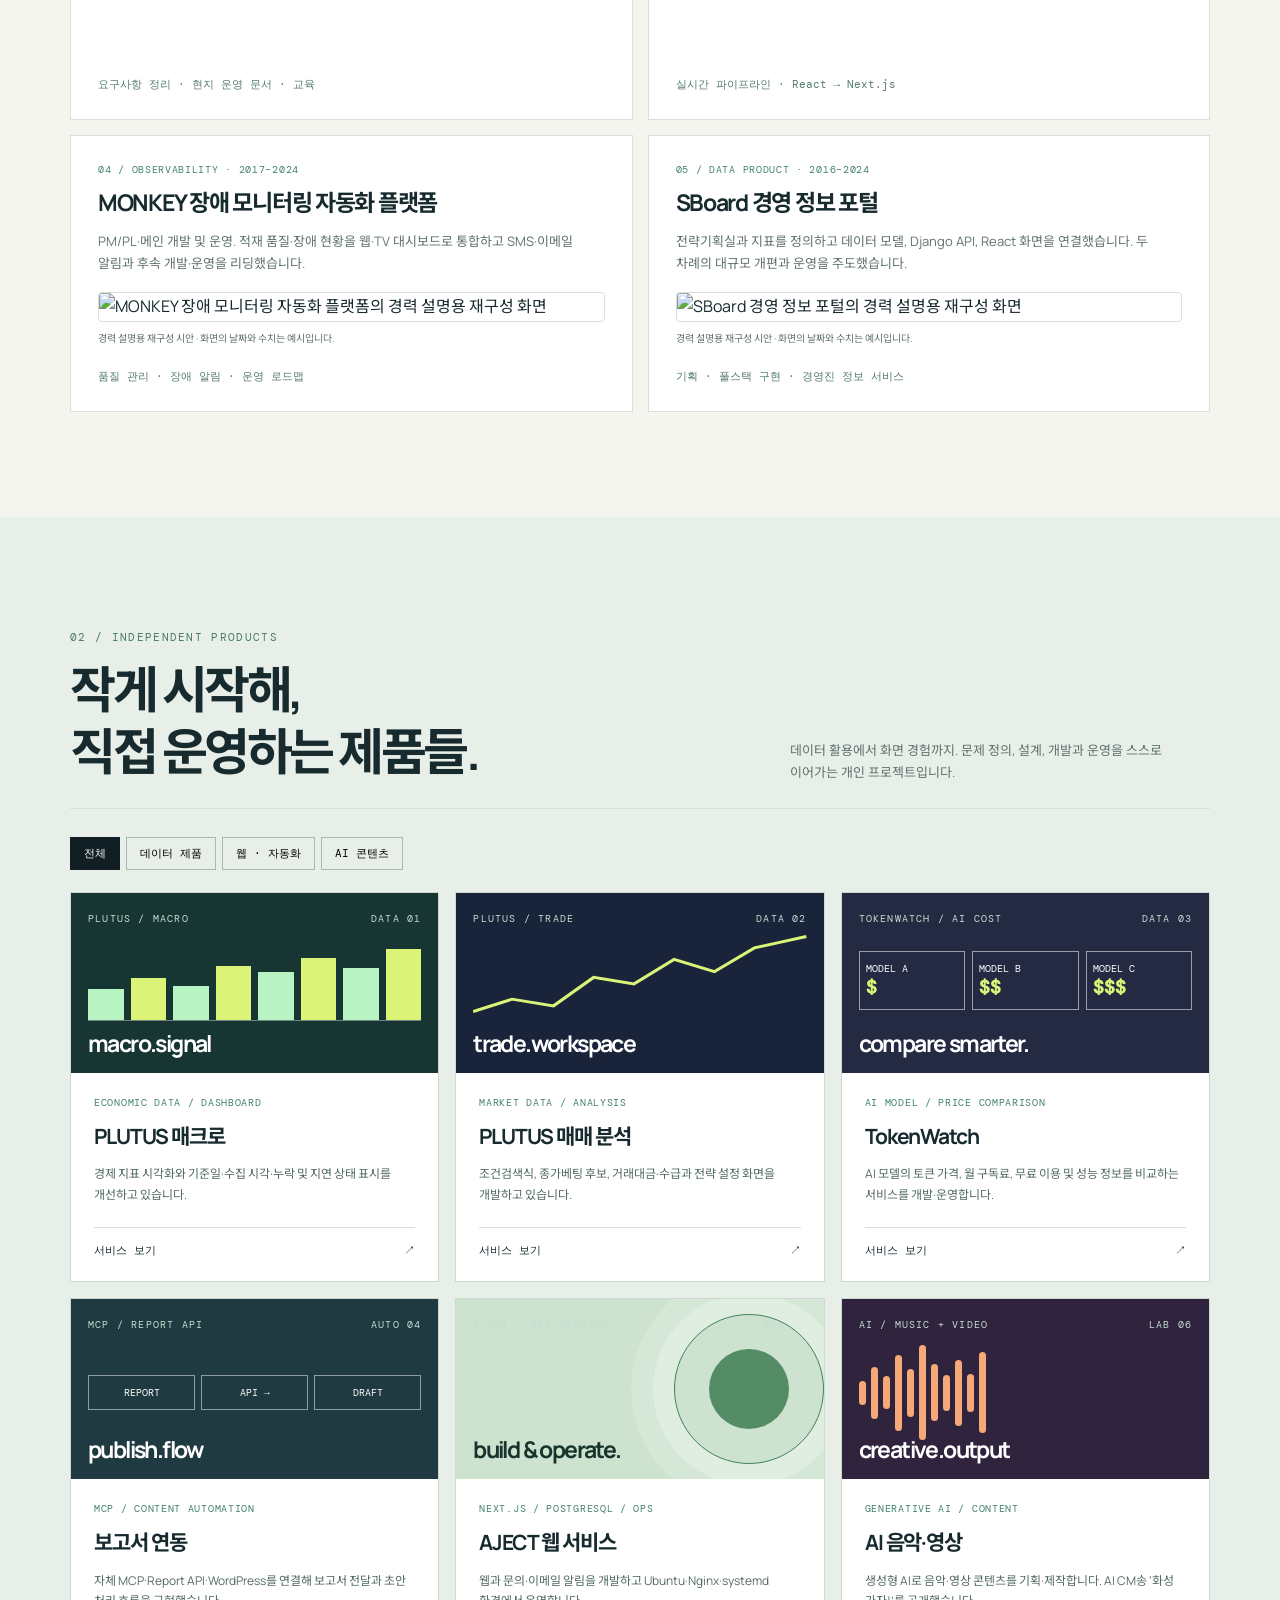
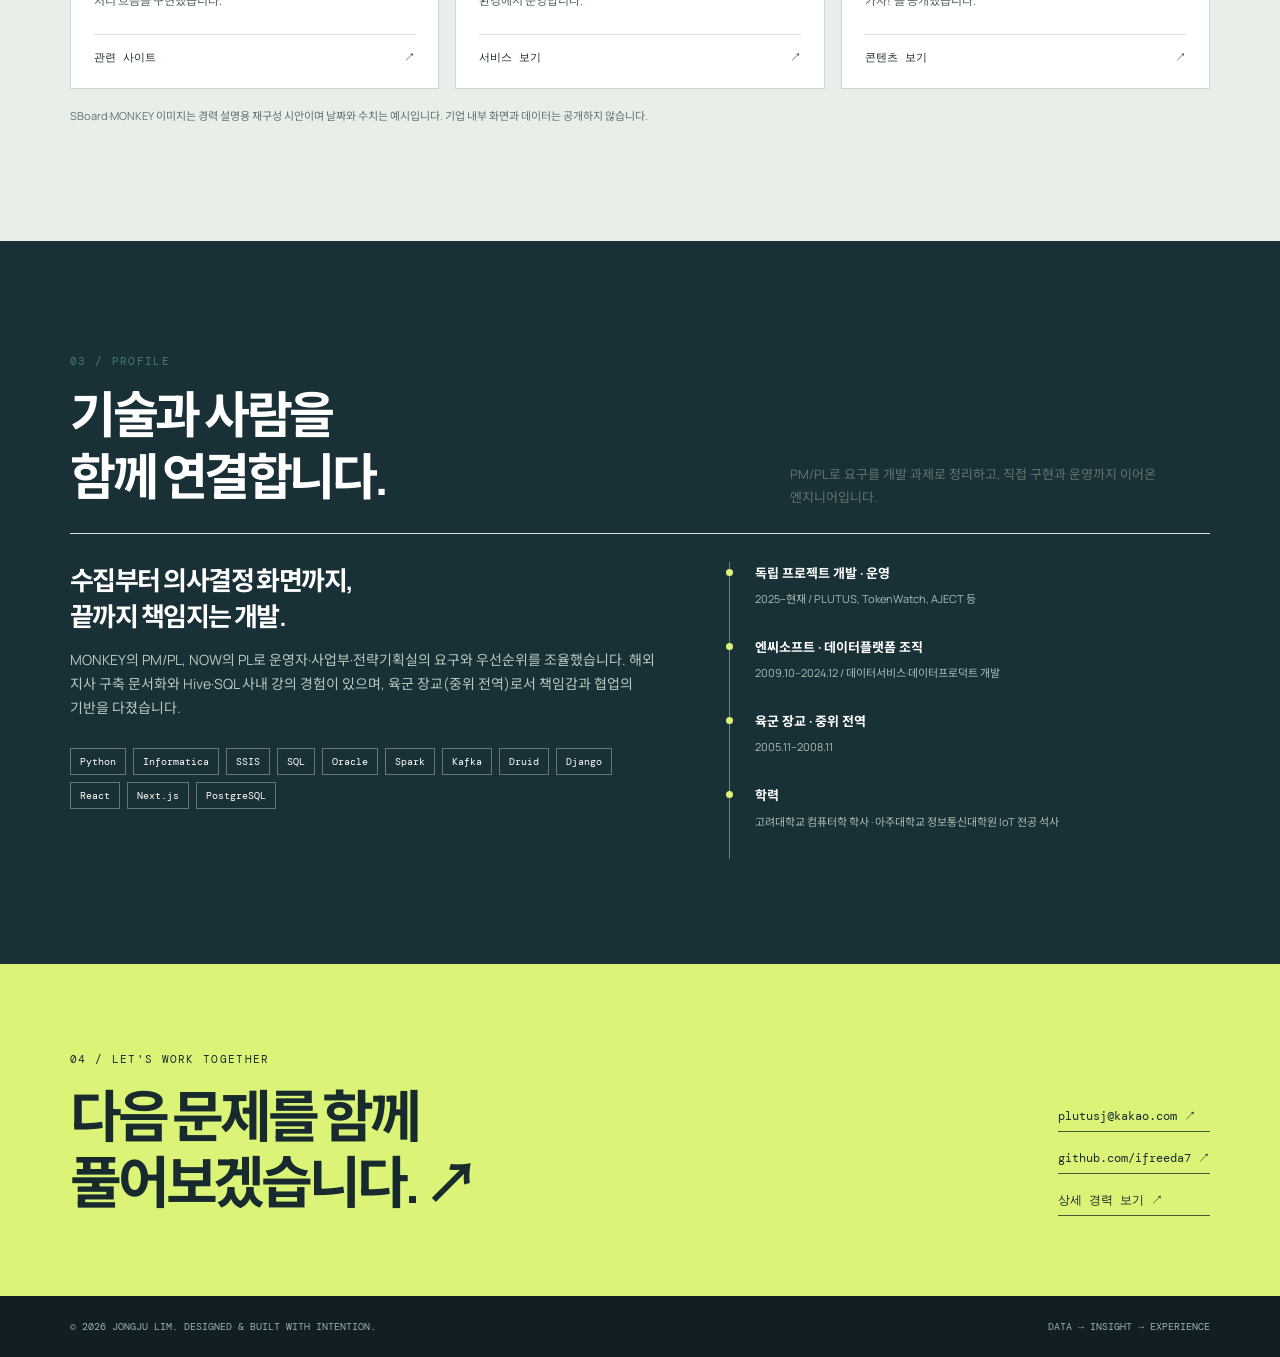
==== commit c4b99682: "Show reconstructed SBoard and MONKEY visuals in portfolio" ====
--- a/index.html
+++ b/index.html
@@ -13,7 +13,7 @@
 .console{background:#193138;border:1px solid #66807766;box-shadow:0 30px 80px #0007;padding:22px;transform:rotate(-2deg)}.console-top{display:flex;justify-content:space-between;border-bottom:1px solid #ffffff35;padding-bottom:14px;font:10px var(--mono);color:#b5c7c0}.console h2{font-size:26px;line-height:1.25;letter-spacing:-.06em;margin:24px 0}.console h2 span{color:var(--mint)}.pipeline{display:grid;grid-template-columns:1fr 20px 1fr 20px 1fr;align-items:center;gap:4px}.node{background:#25434b;border:1px solid #658077;padding:12px 8px;min-height:94px}.node small{display:block;color:var(--lime);font:9px var(--mono);margin-bottom:10px}.node b{font-size:11px;line-height:1.4;display:block}.arrow{text-align:center;color:var(--lime)}.signal{height:145px;margin-top:20px;border:1px solid #ffffff35;position:relative;background:repeating-linear-gradient(0deg,transparent 0 35px,#ffffff16 36px)}.signal svg{width:100%;height:100%}.signal span{position:absolute;bottom:8px;left:10px;font:9px var(--mono);color:#a9bdb7}.console-foot{display:flex;justify-content:space-between;font:9px var(--mono);color:#a9c3b9;margin-top:15px}
 .stats{background:var(--lime)}.stats .wrap{display:grid;grid-template-columns:repeat(4,1fr);gap:15px;padding-top:22px;padding-bottom:22px}.stat{display:flex;align-items:baseline;gap:10px}.stat b{font-size:29px;letter-spacing:-.07em;line-height:1}.stat span{font-size:11px;font-weight:700}
 section.content{padding:105px 0}.section-head{border-bottom:1px solid var(--line);display:flex;justify-content:space-between;align-items:end;gap:30px;padding-bottom:25px;margin-bottom:28px}.section-head .eyebrow{color:#467b68}.section-head h2{font-size:clamp(32px,4vw,50px);letter-spacing:-.07em;line-height:1.25;margin:9px 0 0}.section-head p{font-size:13px;color:var(--muted);max-width:420px;margin:0}
-.cases{display:grid;grid-template-columns:repeat(2,1fr);gap:15px}.case{background:#fff;border:1px solid var(--line);padding:27px;min-height:265px;display:flex;flex-direction:column}.case.feature{grid-column:span 2;background:var(--dark);color:#fff;display:grid;grid-template-columns:1fr 1fr;gap:30px;min-height:290px}.case small,.product small{font:10px var(--mono);letter-spacing:.07em;color:#42816c}.case.feature small{color:var(--mint)}.case h3{font-size:23px;line-height:1.3;letter-spacing:-.055em;margin:12px 0}.case p{color:var(--muted);font-size:13px;margin:0}.case.feature p{color:#b3c9be}.case footer{margin-top:auto;padding-top:20px;color:#547b6b;font:11px var(--mono)}.case.feature footer{color:var(--mint)}.case .outcome{border-top:1px solid #ffffff40;align-self:end;padding-top:20px;width:100%}.outcome b{color:var(--lime);font:11px var(--mono)}.outcome p{font-size:24px;font-weight:800;line-height:1.5;color:#fff;margin-top:10px;letter-spacing:-.05em}
+.cases{display:grid;grid-template-columns:repeat(2,1fr);gap:15px}.case{background:#fff;border:1px solid var(--line);padding:27px;min-height:265px;display:flex;flex-direction:column}.case.feature{grid-column:span 2;background:var(--dark);color:#fff;display:grid;grid-template-columns:1fr 1fr;gap:30px;min-height:290px}.case small,.product small{font:10px var(--mono);letter-spacing:.07em;color:#42816c}.case.feature small{color:var(--mint)}.case h3{font-size:23px;line-height:1.3;letter-spacing:-.055em;margin:12px 0}.case p{color:var(--muted);font-size:13px;margin:0}.case.feature p{color:#b3c9be}.case footer{margin-top:auto;padding-top:20px;color:#547b6b;font:11px var(--mono)}.case.feature footer{color:var(--mint)}.case-image{display:block;width:100%;height:auto;margin:18px 0 0;border:1px solid var(--line);border-radius:4px}.case-caption{font-size:10px!important;color:var(--muted)!important;margin:8px 0 2px!important}.case .outcome{border-top:1px solid #ffffff40;align-self:end;padding-top:20px;width:100%}.outcome b{color:var(--lime);font:11px var(--mono)}.outcome p{font-size:24px;font-weight:800;line-height:1.5;color:#fff;margin-top:10px;letter-spacing:-.05em}
 #products{background:#e8eee8}.filters{display:flex;gap:6px;flex-wrap:wrap;margin-bottom:22px}.filters button{font:11px var(--mono);background:transparent;border:1px solid #a3bcb0;padding:8px 13px;cursor:pointer}.filters button[aria-pressed=true]{background:var(--dark);color:#fff;border-color:var(--dark)}.products{display:grid;grid-template-columns:repeat(3,1fr);gap:16px}.product{background:#fff;border:1px solid #ccd9d0;display:flex;flex-direction:column;transition:transform .2s,box-shadow .2s}.product:hover{box-shadow:0 22px 45px #16352917}.product[hidden]{display:none}.visual{height:180px;color:#fff;padding:17px;overflow:hidden;position:relative;background:#203a42}.visual .mono{font-size:10px;display:flex;justify-content:space-between;color:#c6ddd1}.visual strong{position:absolute;bottom:10px;left:17px;font-size:23px;letter-spacing:-.07em}.visual.macro{background:#173633}.visual.trade{background:#19243b}.visual.token{background:#252a43}.visual.aject{background:#cde2cf;color:#18352d}.visual.media{background:#30233d}.bars{display:flex;align-items:end;gap:7px;height:82px;margin-top:12px;border-bottom:1px solid #ffffff65}.bars i{height:var(--h);width:11%;background:var(--mint)}.bars i:nth-child(even){background:var(--lime)}.linechart{height:95px;width:100%}.prices{display:flex;gap:7px;margin-top:24px}.prices span{flex:1;border:1px solid #ffffff8a;padding:10px 6px;font:10px var(--mono)}.prices b{display:block;color:var(--lime);font-size:18px}.flow{display:flex;gap:6px;margin-top:42px}.flow span{border:1px solid #ffffff80;padding:10px 5px;flex:1;text-align:center;font:10px var(--mono)}.orbit{position:absolute;right:0;top:15px;width:150px;height:150px;border:1px solid #438361;border-radius:50%;box-shadow:0 0 0 21px #ffffff43,0 0 0 43px #ffffff2a}.orbit:after{content:'';position:absolute;inset:34px;background:#538c65;border-radius:50%}.wave{display:flex;gap:5px;align-items:center;height:95px;margin-top:12px}.wave i{height:var(--h);width:7px;border-radius:8px;background:#f6a978}.product-body{padding:23px;display:flex;flex-direction:column;flex:1}.product h3{font-size:21px;letter-spacing:-.05em;margin:10px 0}.product p{font-size:12px;color:#536a67;margin:0 0 22px}.product a{border-top:1px solid var(--line);padding-top:15px;margin-top:auto;font:11px var(--mono);display:flex;justify-content:space-between}.product a:hover{color:#2b8863}.note{font-size:11px;color:var(--muted);margin-top:18px}
 #about{background:#1a3037;color:#fff}.about-grid{display:grid;grid-template-columns:1.1fr .9fr;gap:70px}.about-grid h3{font-size:26px;letter-spacing:-.06em;line-height:1.4;margin:0}.about-grid p{font-size:14px;color:#b4c9c2}.skills{display:flex;flex-wrap:wrap;gap:7px;margin-top:28px}.skills span{border:1px solid #ffffff56;padding:6px 9px;font:10px var(--mono)}.timeline{border-left:1px solid #648779;padding-left:25px}.timeline div{margin-bottom:25px;position:relative}.timeline div:before{content:'';position:absolute;left:-29px;top:7px;width:7px;height:7px;background:var(--lime);border-radius:50%}.timeline b{display:block;font-size:13px}.timeline span{font-size:11px;color:#a8bdb5}
 .contact{background:var(--lime);padding:80px 0}.contact .wrap{display:flex;justify-content:space-between;align-items:end;gap:30px}.contact h2{font-size:clamp(34px,4.4vw,60px);letter-spacing:-.075em;line-height:1.18;margin:12px 0 0}.contact-links{display:grid;gap:12px;font:12px var(--mono)}.contact-links a{border-bottom:1px solid #435d3c;padding:6px 0}.footer{background:var(--dark);color:#99b4a8;padding:24px 0;font:10px var(--mono)}.footer .wrap{display:flex;justify-content:space-between;gap:20px}
@@ -30,8 +30,8 @@
 <article class="case feature"><div><small>01 / FOUNDATION · 2010–2016</small><h3>OASIS<br>데이터 정보 포털</h3><p>빌링·웹·인게임 로그를 공통 분석 지표로 연결했습니다. Informatica·SSIS·Python 적재, Oracle·SQL Server DW/DM 모델링과 SQL을 담당했습니다.</p><footer>DATA COLLECTION / ETL / STAR & SNOWFLAKE / BI</footer></div><div class="outcome"><b>DELIVERY / BLADE & SOUL LAUNCH</b><p>출시 일정에 맞춰 40건 이상의<br>대시보드·통계 보고서 제공</p></div></article>
 <article class="case"><small>02 / GLOBAL PLATFORM · 2010 · 2014 · 2019</small><h3>글로벌 데이터 플랫폼</h3><p>NCW·NCT·NCJ 3개 해외 지사의 공통 KPI·로그 표준과 다국어·타임존 요구를 반영한 DW·ETL·BI 구축에 참여했습니다.</p><footer>요구사항 정리 · 현지 운영 문서 · 교육</footer></article>
 <article class="case"><small>03 / REAL-TIME · 2019–2024</small><h3>NOW 실시간 모니터링</h3><p>PL·데이터 설계 및 메인 개발. Spark·Kafka 로그 처리와 Druid 조회 환경 구축에 참여하고 필터·유저 트래킹·플레이백 화면 개발을 이끌었습니다.</p><footer>실시간 파이프라인 · React → Next.js</footer></article>
-<article class="case"><small>04 / OBSERVABILITY · 2017–2024</small><h3>MONKEY 장애 모니터링 자동화 플랫폼</h3><p>PM/PL·메인 개발 및 운영. 적재 품질·장애 현황을 웹·TV 대시보드로 통합하고 SMS·이메일 알림과 후속 개발·운영을 리딩했습니다.</p><footer>품질 관리 · 장애 알림 · 운영 로드맵</footer></article>
-<article class="case"><small>05 / DATA PRODUCT · 2016–2024</small><h3>SBoard 경영 정보 포털</h3><p>전략기획실과 지표를 정의하고 데이터 모델, Django API, React 화면을 연결했습니다. 두 차례의 대규모 개편과 운영을 주도했습니다.</p><footer>기획 · 풀스택 구현 · 경영진 정보 서비스</footer></article></div></div></section>
+<article class="case"><small>04 / OBSERVABILITY · 2017–2024</small><h3>MONKEY 장애 모니터링 자동화 플랫폼</h3><p>PM/PL·메인 개발 및 운영. 적재 품질·장애 현황을 웹·TV 대시보드로 통합하고 SMS·이메일 알림과 후속 개발·운영을 리딩했습니다.</p><figure style="margin:0"><img class="case-image" src="assets/monkey-concept.jpg" alt="MONKEY 장애 모니터링 자동화 플랫폼의 경력 설명용 재구성 화면" loading="lazy"><figcaption class="case-caption">경력 설명용 재구성 시안 · 화면의 날짜와 수치는 예시입니다.</figcaption></figure><footer>품질 관리 · 장애 알림 · 운영 로드맵</footer></article>
+<article class="case"><small>05 / DATA PRODUCT · 2016–2024</small><h3>SBoard 경영 정보 포털</h3><p>전략기획실과 지표를 정의하고 데이터 모델, Django API, React 화면을 연결했습니다. 두 차례의 대규모 개편과 운영을 주도했습니다.</p><figure style="margin:0"><img class="case-image" src="assets/sboard-concept.jpg" alt="SBoard 경영 정보 포털의 경력 설명용 재구성 화면" loading="lazy"><figcaption class="case-caption">경력 설명용 재구성 시안 · 화면의 날짜와 수치는 예시입니다.</figcaption></figure><footer>기획 · 풀스택 구현 · 경영진 정보 서비스</footer></article></div></div></section>
 <section class="content" id="products"><div class="wrap"><div class="section-head"><div><span class="eyebrow">02 / INDEPENDENT PRODUCTS</span><h2>작게 시작해,<br>직접 운영하는 제품들.</h2></div><p>데이터 활용에서 화면 경험까지. 문제 정의, 설계, 개발과 운영을 스스로 이어가는 개인 프로젝트입니다.</p></div><div class="filters" role="group" aria-label="프로젝트 필터"><button type="button" data-filter="all" aria-pressed="true">전체</button><button type="button" data-filter="data" aria-pressed="false">데이터 제품</button><button type="button" data-filter="web" aria-pressed="false">웹 · 자동화</button><button type="button" data-filter="creative" aria-pressed="false">AI 콘텐츠</button></div><div class="products">
 <article class="product" data-category="data"><div class="visual macro"><div class="mono"><span>PLUTUS / MACRO</span><span>DATA 01</span></div><div class="bars"><i style="--h:38%"></i><i style="--h:52%"></i><i style="--h:42%"></i><i style="--h:67%"></i><i style="--h:59%"></i><i style="--h:76%"></i><i style="--h:64%"></i><i style="--h:88%"></i></div><strong>macro.signal</strong></div><div class="product-body"><small>ECONOMIC DATA / DASHBOARD</small><h3>PLUTUS 매크로</h3><p>경제 지표 시각화와 기준일·수집 시각·누락 및 지연 상태 표시를 개선하고 있습니다.</p><a href="https://macro.plutus.ai.kr/" target="_blank" rel="noopener">서비스 보기 <span>↗</span></a></div></article>
 <article class="product" data-category="data"><div class="visual trade"><div class="mono"><span>PLUTUS / TRADE</span><span>DATA 02</span></div><svg class="linechart" viewBox="0 0 290 100" preserveAspectRatio="none" aria-hidden="true"><path d="M0 89L34 76L70 83L105 53L140 60L175 34L210 47L245 22L290 10" fill="none" stroke="#dbf478" stroke-width="3"/></svg><strong>trade.workspace</strong></div><div class="product-body"><small>MARKET DATA / ANALYSIS</small><h3>PLUTUS 매매 분석</h3><p>조건검색식, 종가베팅 후보, 거래대금·수급과 전략 설정 화면을 개발하고 있습니다.</p><a href="https://trade.plutus.ai.kr/" target="_blank" rel="noopener">서비스 보기 <span>↗</span></a></div></article>
@@ -39,7 +39,7 @@
 <article class="product" data-category="web"><div class="visual"><div class="mono"><span>MCP / REPORT API</span><span>AUTO 04</span></div><div class="flow"><span>REPORT</span><span>API →</span><span>DRAFT</span></div><strong>publish.flow</strong></div><div class="product-body"><small>MCP / CONTENT AUTOMATION</small><h3>보고서 연동</h3><p>자체 MCP·Report API·WordPress를 연결해 보고서 전달과 초안 처리 흐름을 구현했습니다.</p><a href="https://plutus.ai.kr/" target="_blank" rel="noopener">관련 사이트 <span>↗</span></a></div></article>
 <article class="product" data-category="web"><div class="visual aject"><div class="mono"><span>AJECT / WEB SERVICE</span><span>WEB 05</span></div><div class="orbit"></div><strong>build & operate.</strong></div><div class="product-body"><small>NEXT.JS / POSTGRESQL / OPS</small><h3>AJECT 웹 서비스</h3><p>웹과 문의·이메일 알림을 개발하고 Ubuntu·Nginx·systemd 환경에서 운영합니다.</p><a href="https://aject.co.kr/" target="_blank" rel="noopener">서비스 보기 <span>↗</span></a></div></article>
 <article class="product" data-category="creative"><div class="visual media"><div class="mono"><span>AI / MUSIC + VIDEO</span><span>LAB 06</span></div><div class="wave"><i style="--h:25%"></i><i style="--h:55%"></i><i style="--h:35%"></i><i style="--h:80%"></i><i style="--h:50%"></i><i style="--h:100%"></i><i style="--h:60%"></i><i style="--h:38%"></i><i style="--h:70%"></i><i style="--h:40%"></i><i style="--h:85%"></i></div><strong>creative.output</strong></div><div class="product-body"><small>GENERATIVE AI / CONTENT</small><h3>AI 음악·영상</h3><p>생성형 AI로 음악·영상 콘텐츠를 기획·제작합니다. AI CM송 ‘화성 가자!’를 공개했습니다.</p><a href="https://www.youtube.com/watch?v=wcWK-Up_-Wg" target="_blank" rel="noopener">콘텐츠 보기 <span>↗</span></a></div></article>
-</div><p class="note">그래픽은 각 서비스의 주제를 표현한 포트폴리오 일러스트입니다. 기업 내부 화면과 데이터는 공개하지 않습니다.</p></div></section>
+</div><p class="note">SBoard·MONKEY 이미지는 경력 설명용 재구성 시안이며 날짜와 수치는 예시입니다. 기업 내부 화면과 데이터는 공개하지 않습니다.</p></div></section>
 <section class="content" id="about"><div class="wrap"><div class="section-head"><div><span class="eyebrow">03 / PROFILE</span><h2>기술과 사람을<br>함께 연결합니다.</h2></div><p>PM/PL로 요구를 개발 과제로 정리하고, 직접 구현과 운영까지 이어온 엔지니어입니다.</p></div><div class="about-grid"><div><h3>수집부터 의사결정 화면까지,<br>끝까지 책임지는 개발.</h3><p>MONKEY의 PM/PL, NOW의 PL로 운영자·사업부·전략기획실의 요구와 우선순위를 조율했습니다. 해외 지사 구축 문서화와 Hive·SQL 사내 강의 경험이 있으며, 육군 장교(중위 전역)로서 책임감과 협업의 기반을 다졌습니다.</p><div class="skills"><span>Python</span><span>Informatica</span><span>SSIS</span><span>SQL</span><span>Oracle</span><span>Spark</span><span>Kafka</span><span>Druid</span><span>Django</span><span>React</span><span>Next.js</span><span>PostgreSQL</span></div></div><div class="timeline"><div><b>독립 프로젝트 개발 · 운영</b><span>2025–현재 / PLUTUS, TokenWatch, AJECT 등</span></div><div><b>엔씨소프트 · 데이터플랫폼 조직</b><span>2009.10–2024.12 / 데이터서비스·데이터프로덕트 개발</span></div><div><b>육군 장교 · 중위 전역</b><span>2005.11–2008.11</span></div><div><b>학력</b><span>고려대학교 컴퓨터학 학사 · 아주대학교 정보통신대학원 IoT 전공 석사</span></div></div></div></div></section>
 <section class="contact" id="contact"><div class="wrap"><div><span class="eyebrow">04 / LET'S WORK TOGETHER</span><h2>다음 문제를 함께<br>풀어보겠습니다. ↗</h2></div><div class="contact-links"><a href="mailto:plutusj@kakao.com">plutusj@kakao.com ↗</a><a href="https://github.com/ifreeda7">github.com/ifreeda7 ↗</a><a href="resume.md">상세 경력 보기 ↗</a></div></div></section>
 </main><footer class="footer"><div class="wrap"><span>© 2026 JONGJU LIM. DESIGNED & BUILT WITH INTENTION.</span><span>DATA → INSIGHT → EXPERIENCE</span></div></footer>
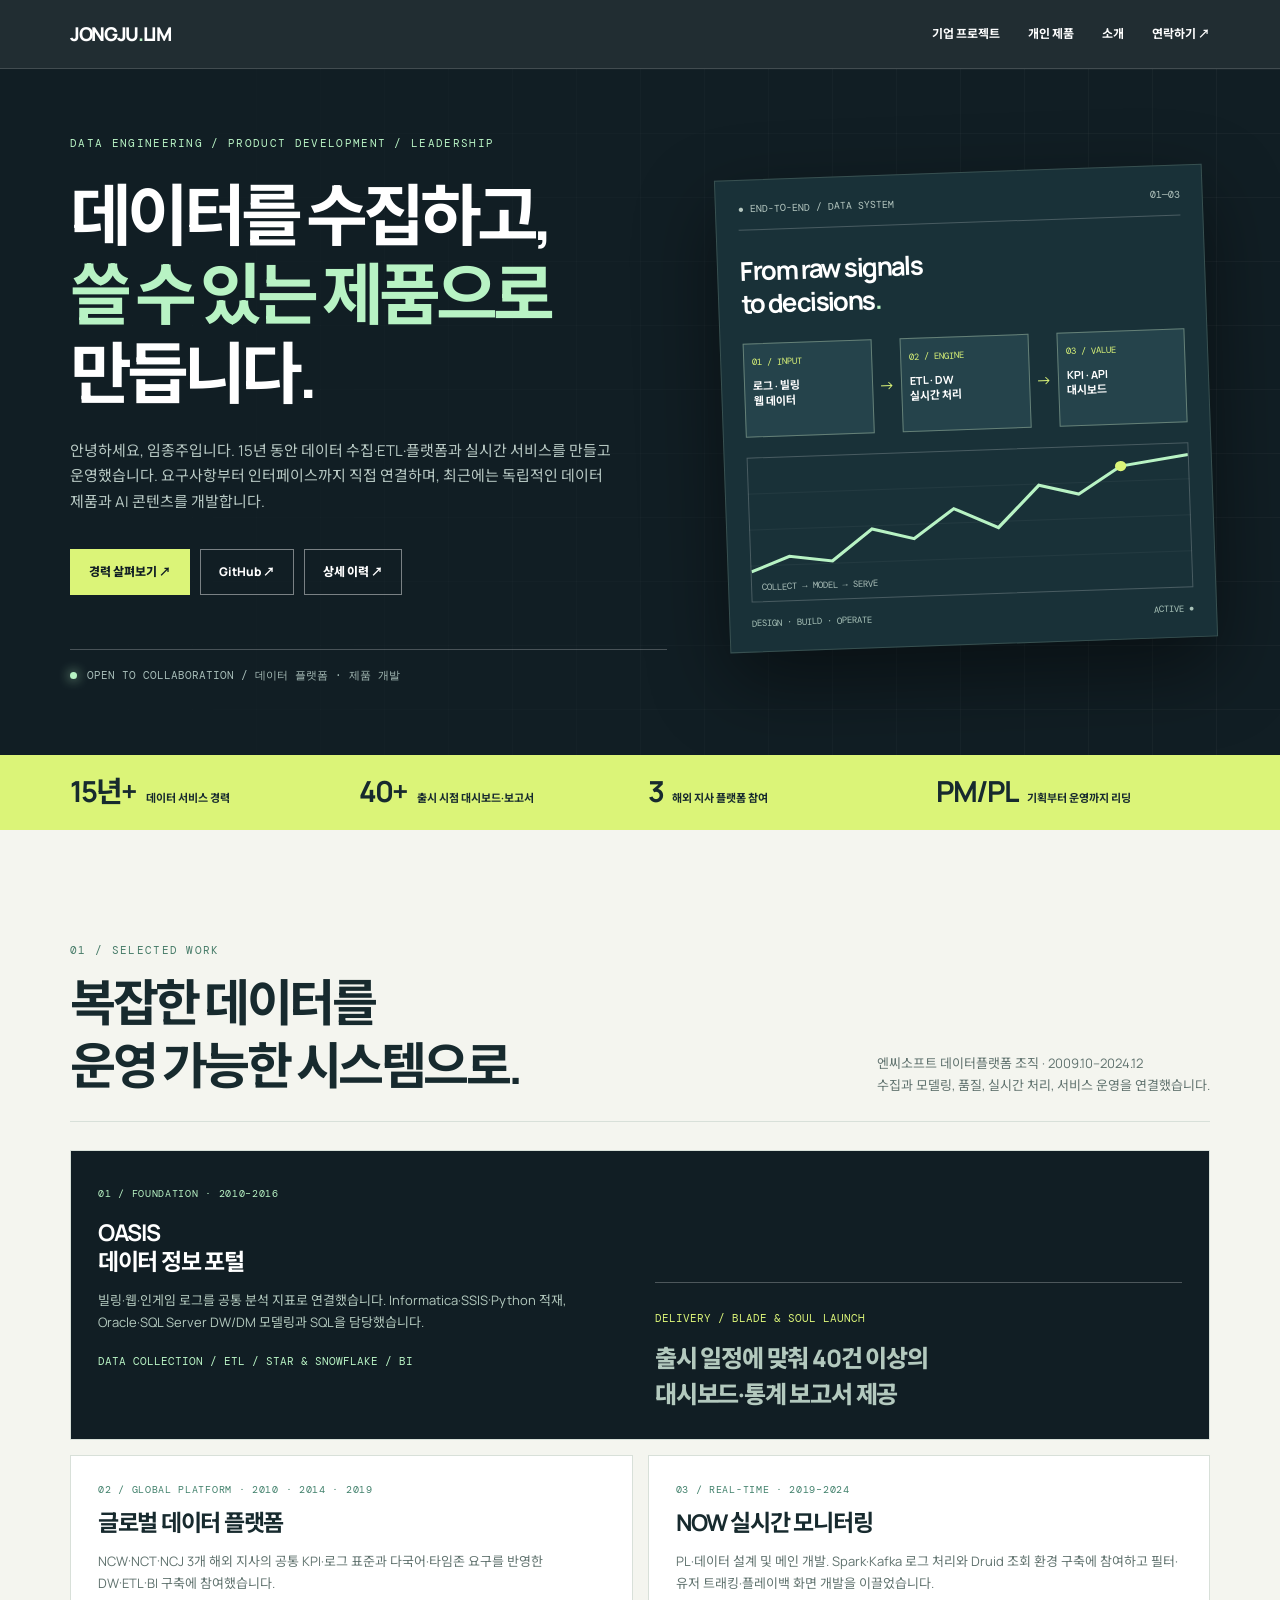
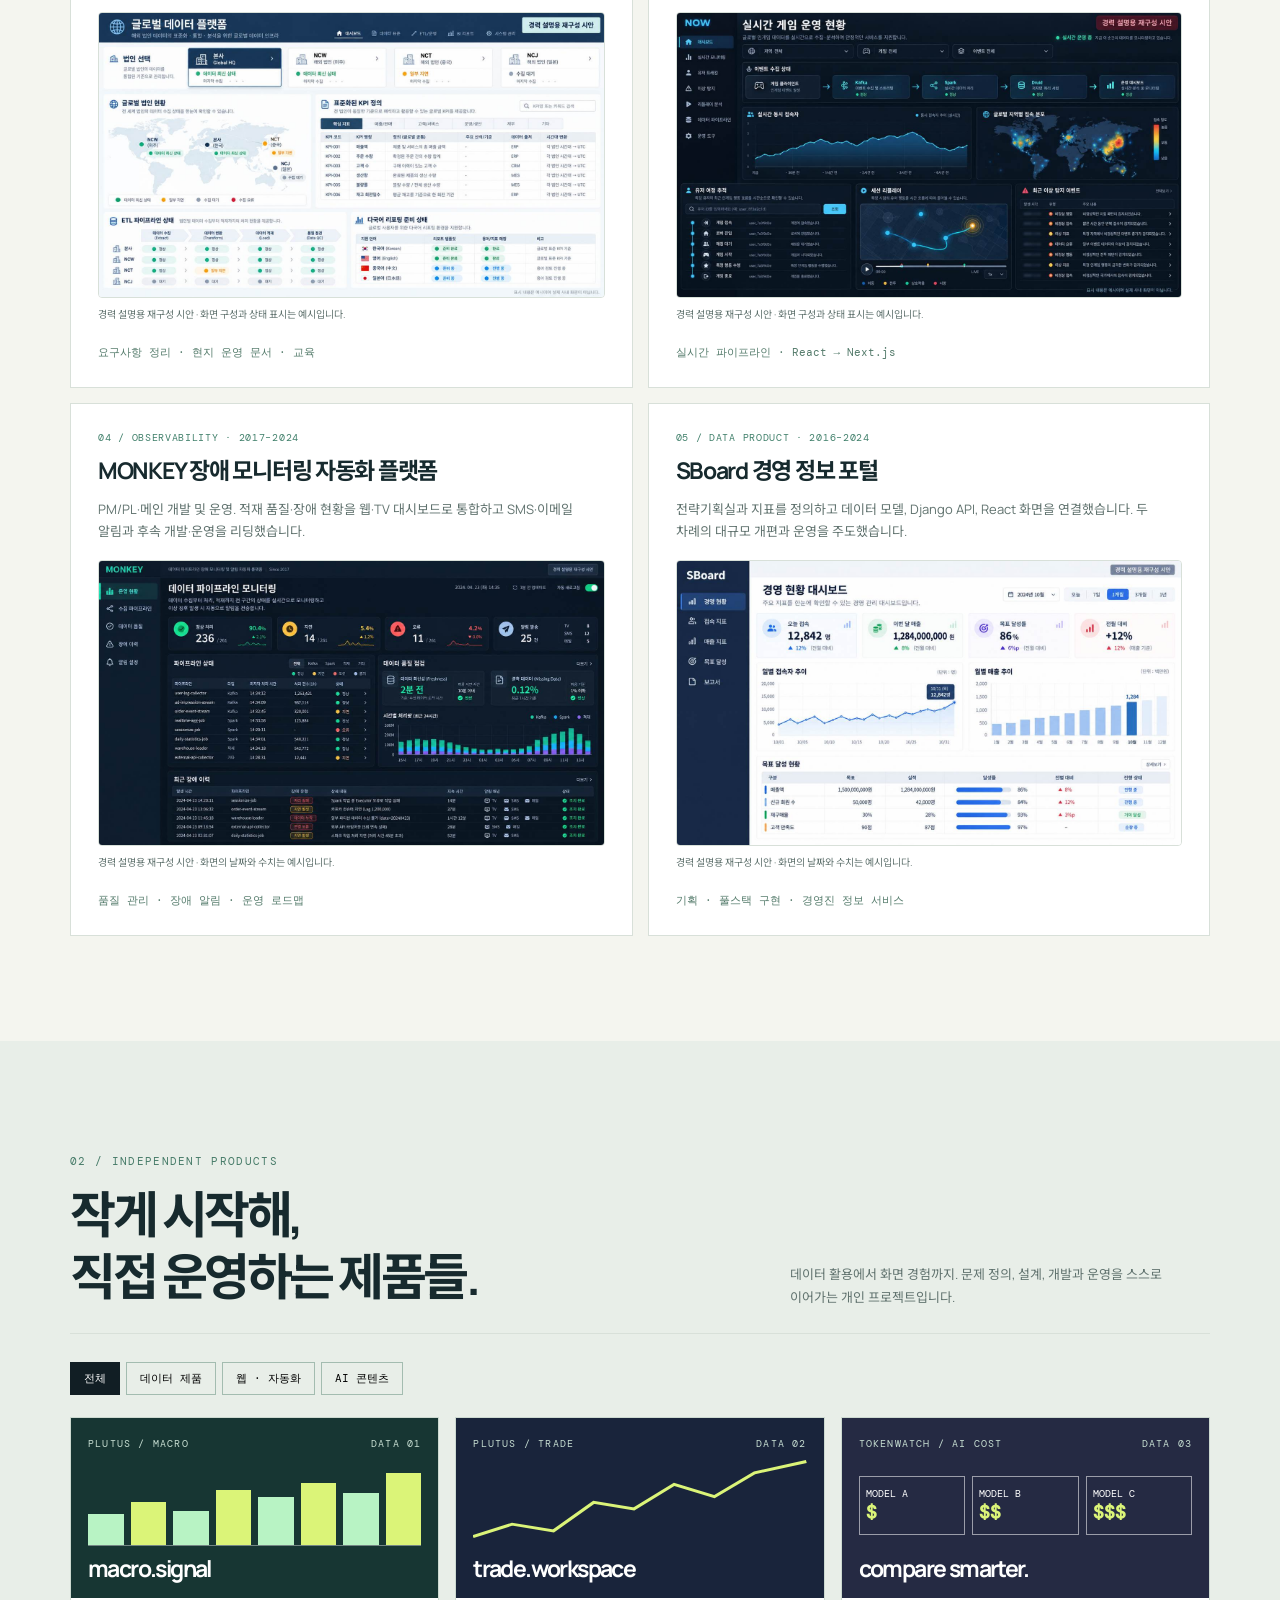
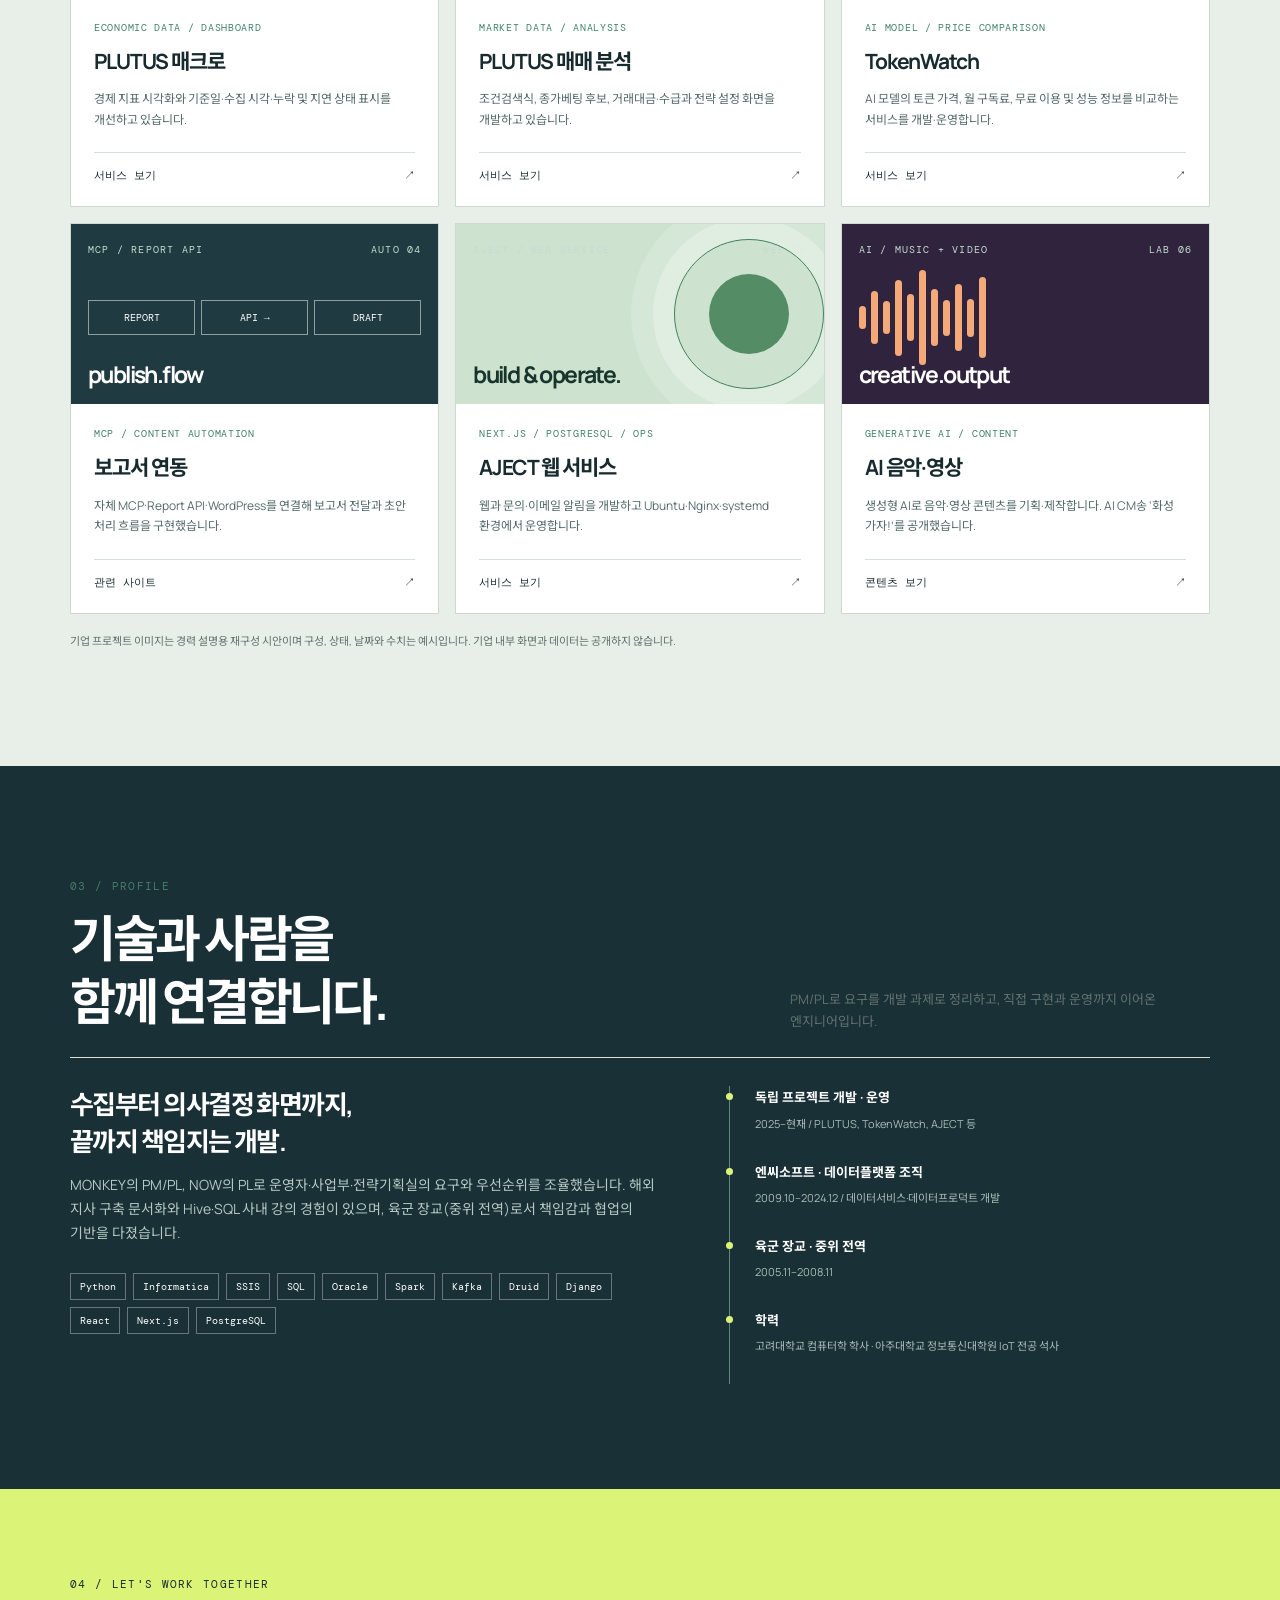
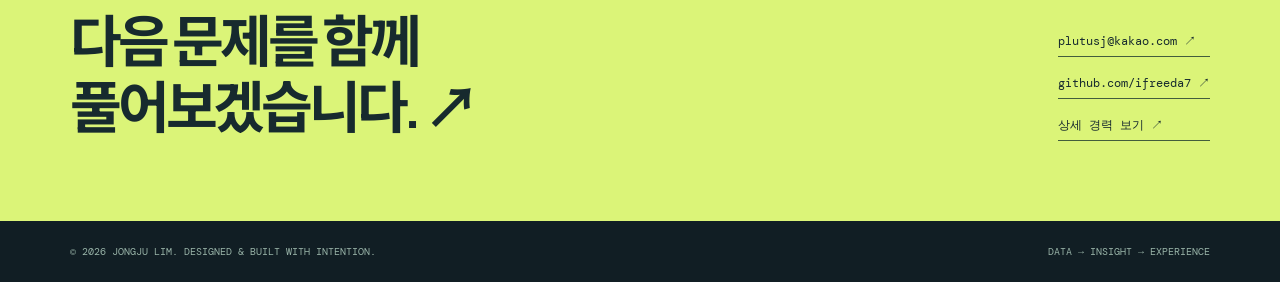
==== commit bc99c74a: "Add global platform and NOW reconstructed project visuals" ====
--- a/index.html
+++ b/index.html
@@ -28,8 +28,8 @@
 <div class="stats"><div class="wrap"><div class="stat"><b>15년+</b><span>데이터 서비스 경력</span></div><div class="stat"><b>40+</b><span>출시 시점 대시보드·보고서</span></div><div class="stat"><b>3</b><span>해외 지사 플랫폼 참여</span></div><div class="stat"><b>PM/PL</b><span>기획부터 운영까지 리딩</span></div></div></div>
 <section class="content" id="work"><div class="wrap"><div class="section-head"><div><span class="eyebrow">01 / SELECTED WORK</span><h2>복잡한 데이터를<br>운영 가능한 시스템으로.</h2></div><p>엔씨소프트 데이터플랫폼 조직 · 2009.10–2024.12<br>수집과 모델링, 품질, 실시간 처리, 서비스 운영을 연결했습니다.</p></div><div class="cases">
 <article class="case feature"><div><small>01 / FOUNDATION · 2010–2016</small><h3>OASIS<br>데이터 정보 포털</h3><p>빌링·웹·인게임 로그를 공통 분석 지표로 연결했습니다. Informatica·SSIS·Python 적재, Oracle·SQL Server DW/DM 모델링과 SQL을 담당했습니다.</p><footer>DATA COLLECTION / ETL / STAR & SNOWFLAKE / BI</footer></div><div class="outcome"><b>DELIVERY / BLADE & SOUL LAUNCH</b><p>출시 일정에 맞춰 40건 이상의<br>대시보드·통계 보고서 제공</p></div></article>
-<article class="case"><small>02 / GLOBAL PLATFORM · 2010 · 2014 · 2019</small><h3>글로벌 데이터 플랫폼</h3><p>NCW·NCT·NCJ 3개 해외 지사의 공통 KPI·로그 표준과 다국어·타임존 요구를 반영한 DW·ETL·BI 구축에 참여했습니다.</p><footer>요구사항 정리 · 현지 운영 문서 · 교육</footer></article>
-<article class="case"><small>03 / REAL-TIME · 2019–2024</small><h3>NOW 실시간 모니터링</h3><p>PL·데이터 설계 및 메인 개발. Spark·Kafka 로그 처리와 Druid 조회 환경 구축에 참여하고 필터·유저 트래킹·플레이백 화면 개발을 이끌었습니다.</p><footer>실시간 파이프라인 · React → Next.js</footer></article>
+<article class="case"><small>02 / GLOBAL PLATFORM · 2010 · 2014 · 2019</small><h3>글로벌 데이터 플랫폼</h3><p>NCW·NCT·NCJ 3개 해외 지사의 공통 KPI·로그 표준과 다국어·타임존 요구를 반영한 DW·ETL·BI 구축에 참여했습니다.</p><figure style="margin:0"><img class="case-image" src="assets/global-data-platform-concept.jpg" alt="글로벌 데이터 플랫폼의 경력 설명용 재구성 화면" loading="lazy"><figcaption class="case-caption">경력 설명용 재구성 시안 · 화면 구성과 상태 표시는 예시입니다.</figcaption></figure><footer>요구사항 정리 · 현지 운영 문서 · 교육</footer></article>
+<article class="case"><small>03 / REAL-TIME · 2019–2024</small><h3>NOW 실시간 모니터링</h3><p>PL·데이터 설계 및 메인 개발. Spark·Kafka 로그 처리와 Druid 조회 환경 구축에 참여하고 필터·유저 트래킹·플레이백 화면 개발을 이끌었습니다.</p><figure style="margin:0"><img class="case-image" src="assets/now-concept.jpg" alt="NOW 글로벌 실시간 게임 데이터 모니터링의 경력 설명용 재구성 화면" loading="lazy"><figcaption class="case-caption">경력 설명용 재구성 시안 · 화면 구성과 상태 표시는 예시입니다.</figcaption></figure><footer>실시간 파이프라인 · React → Next.js</footer></article>
 <article class="case"><small>04 / OBSERVABILITY · 2017–2024</small><h3>MONKEY 장애 모니터링 자동화 플랫폼</h3><p>PM/PL·메인 개발 및 운영. 적재 품질·장애 현황을 웹·TV 대시보드로 통합하고 SMS·이메일 알림과 후속 개발·운영을 리딩했습니다.</p><figure style="margin:0"><img class="case-image" src="assets/monkey-concept.jpg" alt="MONKEY 장애 모니터링 자동화 플랫폼의 경력 설명용 재구성 화면" loading="lazy"><figcaption class="case-caption">경력 설명용 재구성 시안 · 화면의 날짜와 수치는 예시입니다.</figcaption></figure><footer>품질 관리 · 장애 알림 · 운영 로드맵</footer></article>
 <article class="case"><small>05 / DATA PRODUCT · 2016–2024</small><h3>SBoard 경영 정보 포털</h3><p>전략기획실과 지표를 정의하고 데이터 모델, Django API, React 화면을 연결했습니다. 두 차례의 대규모 개편과 운영을 주도했습니다.</p><figure style="margin:0"><img class="case-image" src="assets/sboard-concept.jpg" alt="SBoard 경영 정보 포털의 경력 설명용 재구성 화면" loading="lazy"><figcaption class="case-caption">경력 설명용 재구성 시안 · 화면의 날짜와 수치는 예시입니다.</figcaption></figure><footer>기획 · 풀스택 구현 · 경영진 정보 서비스</footer></article></div></div></section>
 <section class="content" id="products"><div class="wrap"><div class="section-head"><div><span class="eyebrow">02 / INDEPENDENT PRODUCTS</span><h2>작게 시작해,<br>직접 운영하는 제품들.</h2></div><p>데이터 활용에서 화면 경험까지. 문제 정의, 설계, 개발과 운영을 스스로 이어가는 개인 프로젝트입니다.</p></div><div class="filters" role="group" aria-label="프로젝트 필터"><button type="button" data-filter="all" aria-pressed="true">전체</button><button type="button" data-filter="data" aria-pressed="false">데이터 제품</button><button type="button" data-filter="web" aria-pressed="false">웹 · 자동화</button><button type="button" data-filter="creative" aria-pressed="false">AI 콘텐츠</button></div><div class="products">
@@ -39,7 +39,7 @@
 <article class="product" data-category="web"><div class="visual"><div class="mono"><span>MCP / REPORT API</span><span>AUTO 04</span></div><div class="flow"><span>REPORT</span><span>API →</span><span>DRAFT</span></div><strong>publish.flow</strong></div><div class="product-body"><small>MCP / CONTENT AUTOMATION</small><h3>보고서 연동</h3><p>자체 MCP·Report API·WordPress를 연결해 보고서 전달과 초안 처리 흐름을 구현했습니다.</p><a href="https://plutus.ai.kr/" target="_blank" rel="noopener">관련 사이트 <span>↗</span></a></div></article>
 <article class="product" data-category="web"><div class="visual aject"><div class="mono"><span>AJECT / WEB SERVICE</span><span>WEB 05</span></div><div class="orbit"></div><strong>build & operate.</strong></div><div class="product-body"><small>NEXT.JS / POSTGRESQL / OPS</small><h3>AJECT 웹 서비스</h3><p>웹과 문의·이메일 알림을 개발하고 Ubuntu·Nginx·systemd 환경에서 운영합니다.</p><a href="https://aject.co.kr/" target="_blank" rel="noopener">서비스 보기 <span>↗</span></a></div></article>
 <article class="product" data-category="creative"><div class="visual media"><div class="mono"><span>AI / MUSIC + VIDEO</span><span>LAB 06</span></div><div class="wave"><i style="--h:25%"></i><i style="--h:55%"></i><i style="--h:35%"></i><i style="--h:80%"></i><i style="--h:50%"></i><i style="--h:100%"></i><i style="--h:60%"></i><i style="--h:38%"></i><i style="--h:70%"></i><i style="--h:40%"></i><i style="--h:85%"></i></div><strong>creative.output</strong></div><div class="product-body"><small>GENERATIVE AI / CONTENT</small><h3>AI 음악·영상</h3><p>생성형 AI로 음악·영상 콘텐츠를 기획·제작합니다. AI CM송 ‘화성 가자!’를 공개했습니다.</p><a href="https://www.youtube.com/watch?v=wcWK-Up_-Wg" target="_blank" rel="noopener">콘텐츠 보기 <span>↗</span></a></div></article>
-</div><p class="note">SBoard·MONKEY 이미지는 경력 설명용 재구성 시안이며 날짜와 수치는 예시입니다. 기업 내부 화면과 데이터는 공개하지 않습니다.</p></div></section>
+</div><p class="note">기업 프로젝트 이미지는 경력 설명용 재구성 시안이며 구성, 상태, 날짜와 수치는 예시입니다. 기업 내부 화면과 데이터는 공개하지 않습니다.</p></div></section>
 <section class="content" id="about"><div class="wrap"><div class="section-head"><div><span class="eyebrow">03 / PROFILE</span><h2>기술과 사람을<br>함께 연결합니다.</h2></div><p>PM/PL로 요구를 개발 과제로 정리하고, 직접 구현과 운영까지 이어온 엔지니어입니다.</p></div><div class="about-grid"><div><h3>수집부터 의사결정 화면까지,<br>끝까지 책임지는 개발.</h3><p>MONKEY의 PM/PL, NOW의 PL로 운영자·사업부·전략기획실의 요구와 우선순위를 조율했습니다. 해외 지사 구축 문서화와 Hive·SQL 사내 강의 경험이 있으며, 육군 장교(중위 전역)로서 책임감과 협업의 기반을 다졌습니다.</p><div class="skills"><span>Python</span><span>Informatica</span><span>SSIS</span><span>SQL</span><span>Oracle</span><span>Spark</span><span>Kafka</span><span>Druid</span><span>Django</span><span>React</span><span>Next.js</span><span>PostgreSQL</span></div></div><div class="timeline"><div><b>독립 프로젝트 개발 · 운영</b><span>2025–현재 / PLUTUS, TokenWatch, AJECT 등</span></div><div><b>엔씨소프트 · 데이터플랫폼 조직</b><span>2009.10–2024.12 / 데이터서비스·데이터프로덕트 개발</span></div><div><b>육군 장교 · 중위 전역</b><span>2005.11–2008.11</span></div><div><b>학력</b><span>고려대학교 컴퓨터학 학사 · 아주대학교 정보통신대학원 IoT 전공 석사</span></div></div></div></div></section>
 <section class="contact" id="contact"><div class="wrap"><div><span class="eyebrow">04 / LET'S WORK TOGETHER</span><h2>다음 문제를 함께<br>풀어보겠습니다. ↗</h2></div><div class="contact-links"><a href="mailto:plutusj@kakao.com">plutusj@kakao.com ↗</a><a href="https://github.com/ifreeda7">github.com/ifreeda7 ↗</a><a href="resume.md">상세 경력 보기 ↗</a></div></div></section>
 </main><footer class="footer"><div class="wrap"><span>© 2026 JONGJU LIM. DESIGNED & BUILT WITH INTENTION.</span><span>DATA → INSIGHT → EXPERIENCE</span></div></footer>
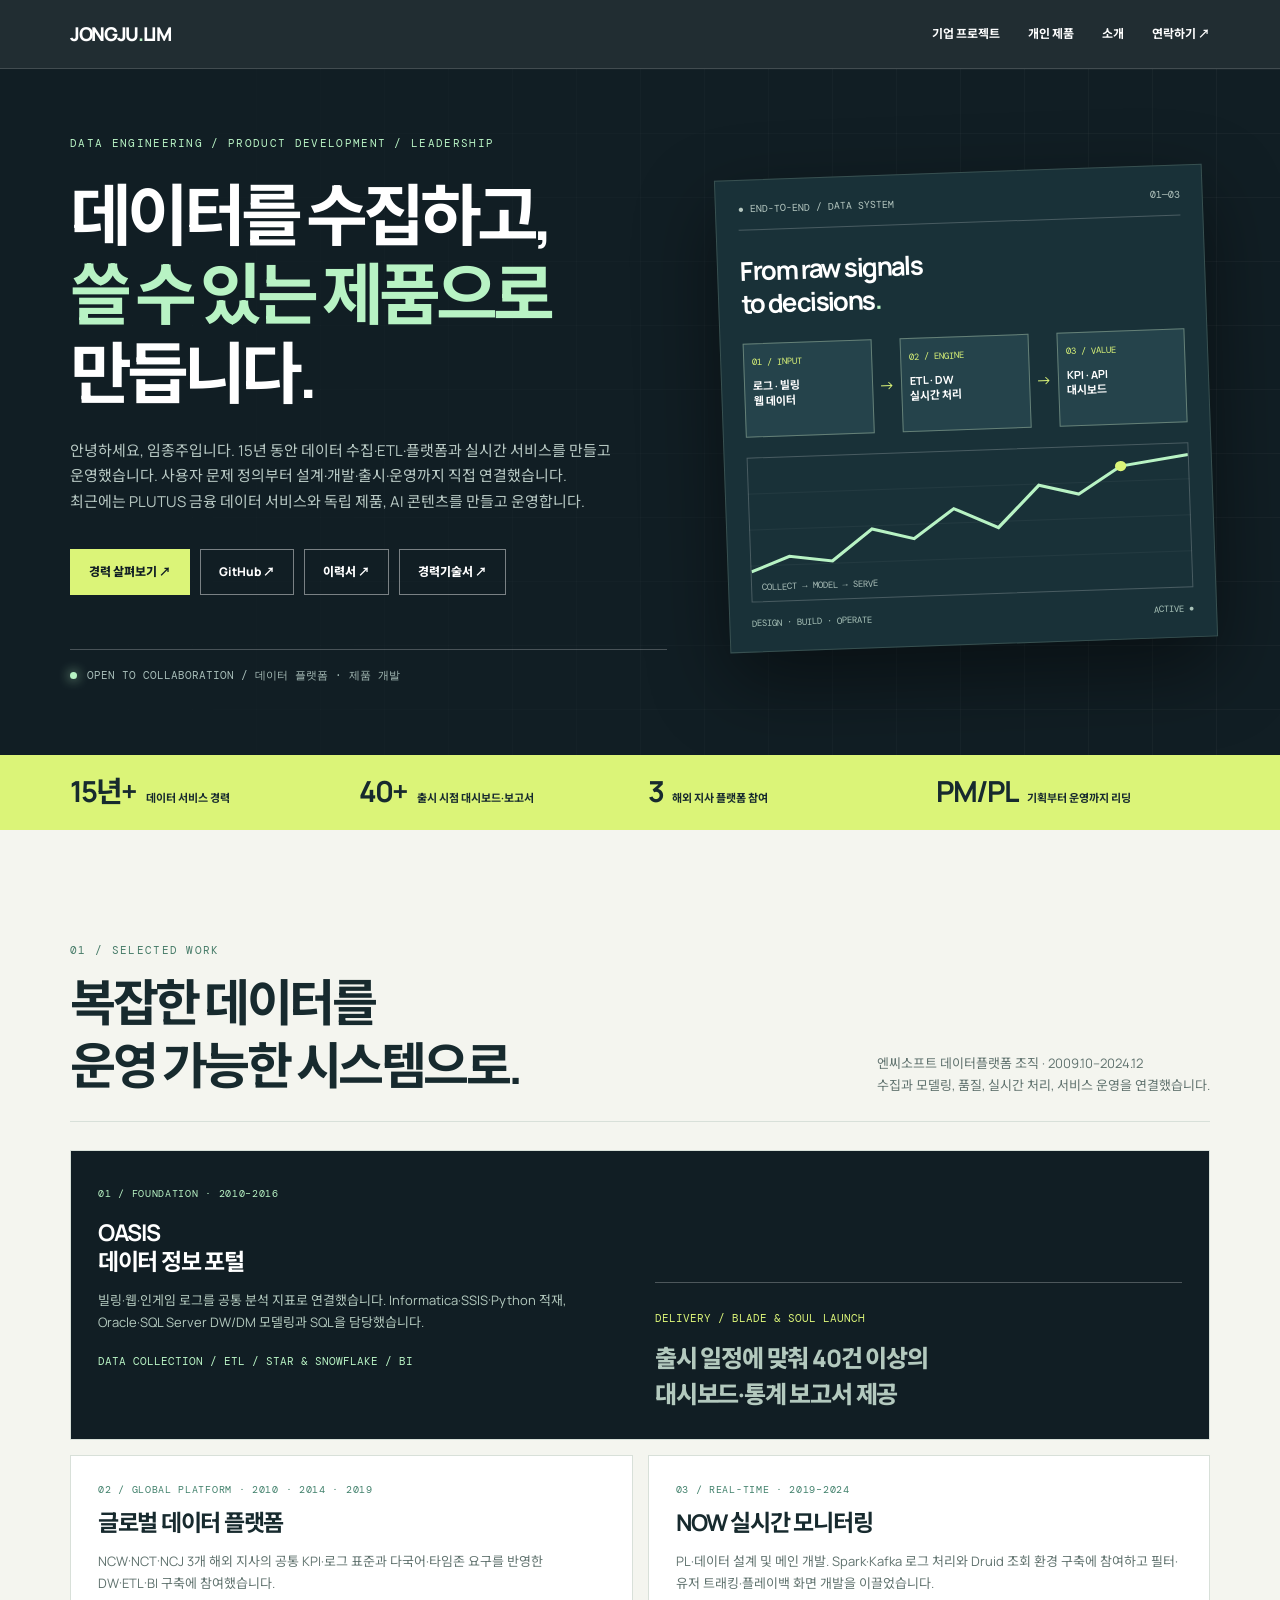
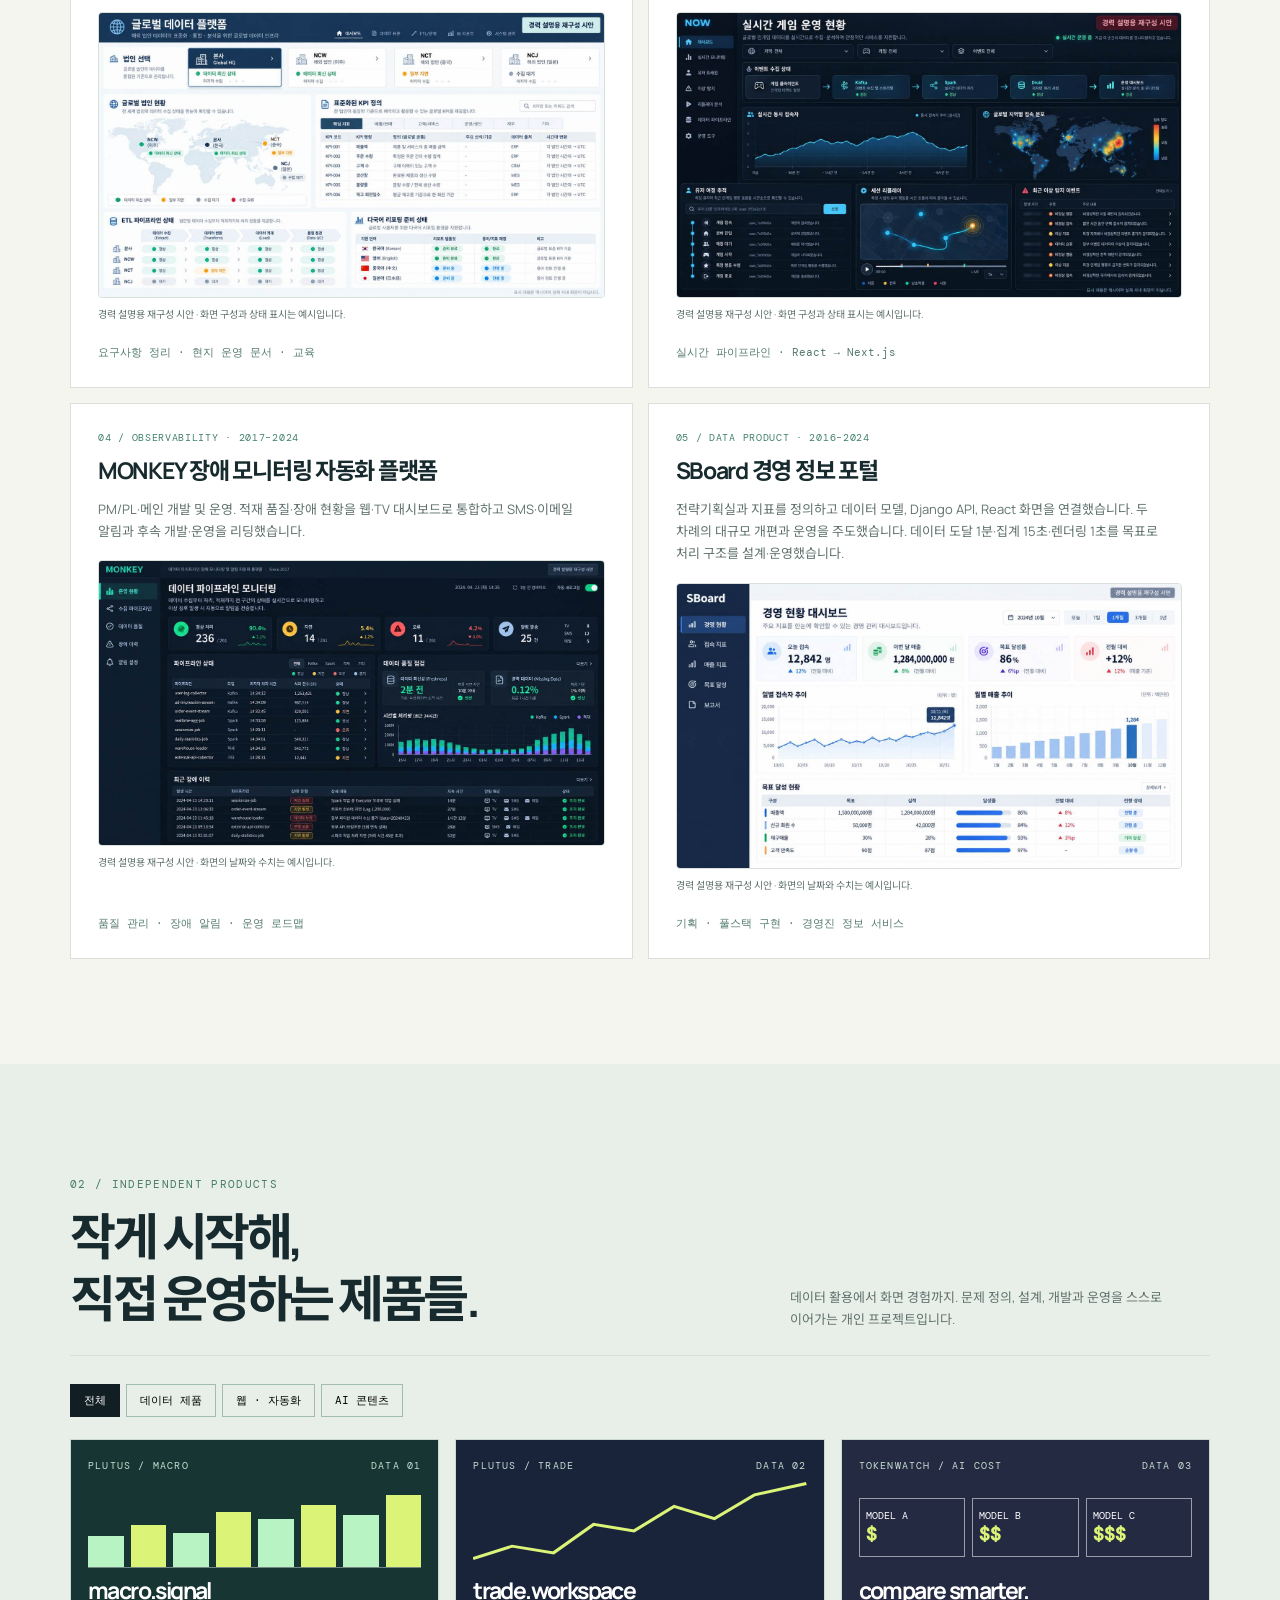
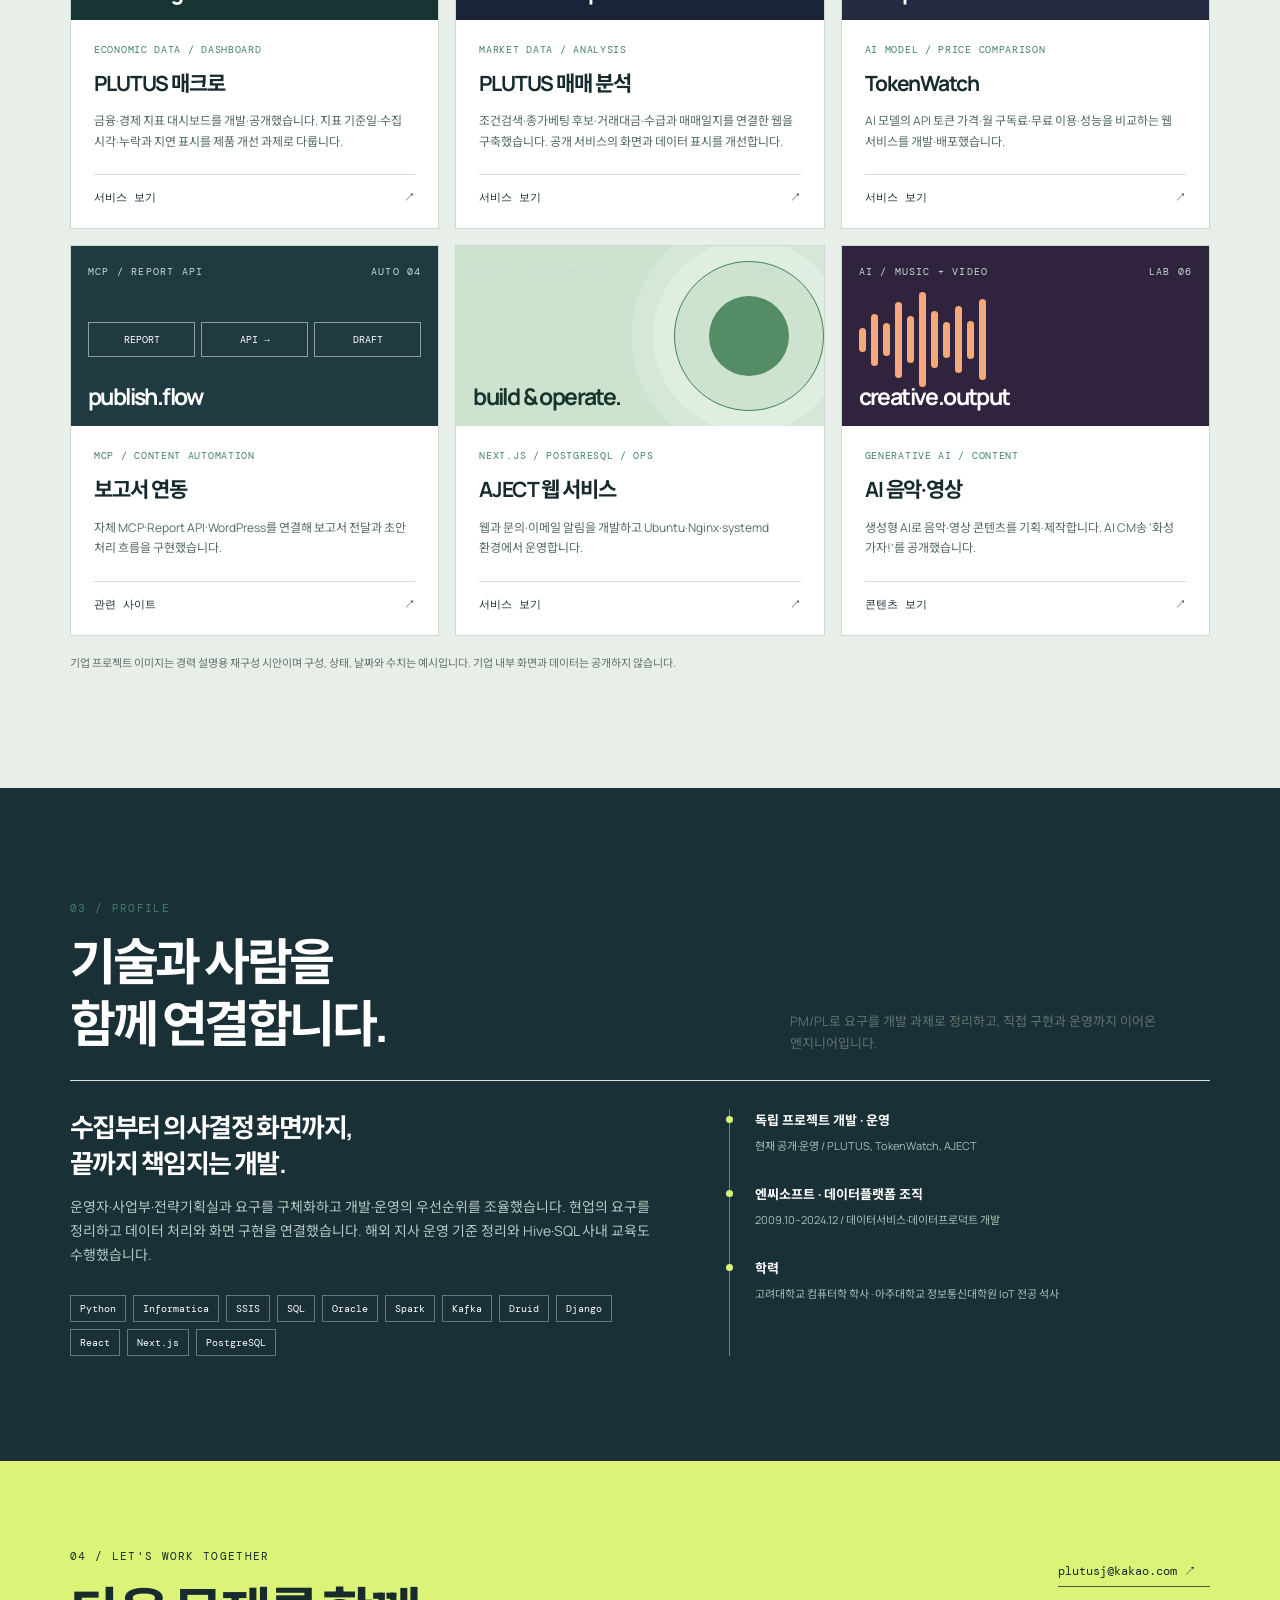
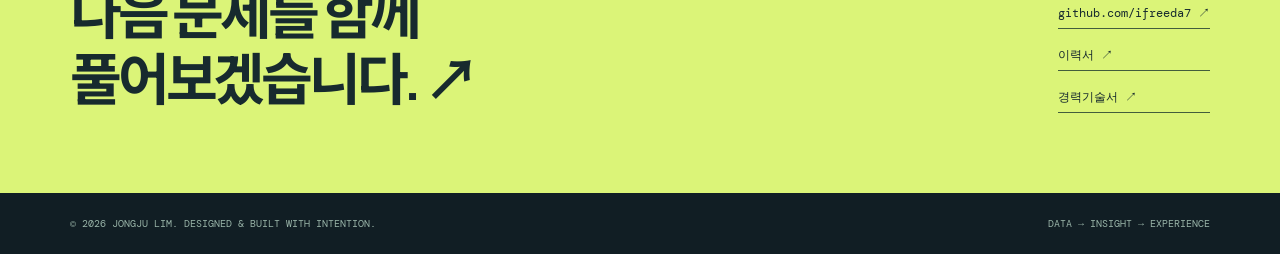
==== commit c919ec4e: "Clean public resume notes while preserving Data Engineering identity" ====
--- a/index.html
+++ b/index.html
@@ -24,24 +24,24 @@
 <a class="skip" href="#main">본문으로 이동</a>
 <header><div class="wrap"><a class="brand" href="#top">JONGJU<em>.</em>LIM</a><nav class="nav" aria-label="주 메뉴"><a href="#work">기업 프로젝트</a><a href="#products">개인 제품</a><a href="#about">소개</a><a href="#contact">연락하기 ↗</a></nav></div></header>
 <main id="main">
-<div class="hero" id="top"><div class="wrap"><div><div class="eyebrow">DATA ENGINEERING / PRODUCT DEVELOPMENT / LEADERSHIP</div><h1>데이터를 수집하고,<br><em>쓸 수 있는 제품으로</em><br>만듭니다.</h1><p class="intro">안녕하세요, 임종주입니다. 15년 동안 데이터 수집·ETL·플랫폼과 실시간 서비스를 만들고 운영했습니다. 요구사항부터 인터페이스까지 직접 연결하며, 최근에는 독립적인 데이터 제품과 AI 콘텐츠를 개발합니다.</p><div class="actions"><a class="button primary" href="#work">경력 살펴보기 ↗</a><a class="button" href="https://github.com/ifreeda7">GitHub ↗</a><a class="button" href="resume.md">상세 이력 ↗</a></div><div class="availability">OPEN TO COLLABORATION / 데이터 플랫폼 · 제품 개발</div></div><div class="console" aria-label="데이터 수집부터 서비스까지의 경험을 표현한 도식"><div class="console-top"><span>● END-TO-END / DATA SYSTEM</span><span>01—03</span></div><h2>From raw signals<br>to decisions<span>.</span></h2><div class="pipeline"><div class="node"><small>01 / INPUT</small><b>로그 · 빌링<br>웹 데이터</b></div><div class="arrow">→</div><div class="node"><small>02 / ENGINE</small><b>ETL · DW<br>실시간 처리</b></div><div class="arrow">→</div><div class="node"><small>03 / VALUE</small><b>KPI · API<br>대시보드</b></div></div><div class="signal"><svg viewBox="0 0 390 140" preserveAspectRatio="none" aria-hidden="true"><polyline fill="none" stroke="#b8f3c4" stroke-width="3" points="0,111 34,97 72,103 108,73 145,84 181,56 220,76 257,36 292,46 330,20 390,11"/><circle cx="330" cy="20" r="5" fill="#dbf478"/></svg><span>COLLECT → MODEL → SERVE</span></div><div class="console-foot"><span>DESIGN · BUILD · OPERATE</span><span>ACTIVE ●</span></div></div></div></div>
+<div class="hero" id="top"><div class="wrap"><div><div class="eyebrow">DATA ENGINEERING / PRODUCT DEVELOPMENT / LEADERSHIP</div><h1>데이터를 수집하고,<br><em>쓸 수 있는 제품으로</em><br>만듭니다.</h1><p class="intro">안녕하세요, 임종주입니다. 15년 동안 데이터 수집·ETL·플랫폼과 실시간 서비스를 만들고 운영했습니다. 사용자 문제 정의부터 설계·개발·출시·운영까지 직접 연결했습니다. 최근에는 PLUTUS 금융 데이터 서비스와 독립 제품, AI 콘텐츠를 만들고 운영합니다.</p><div class="actions"><a class="button primary" href="#work">경력 살펴보기 ↗</a><a class="button" href="https://github.com/ifreeda7">GitHub ↗</a><a class="button" href="resume.html">이력서 ↗</a><a class="button" href="career_history.html">경력기술서 ↗</a></div><div class="availability">OPEN TO COLLABORATION / 데이터 플랫폼 · 제품 개발</div></div><div class="console" aria-label="데이터 수집부터 서비스까지의 경험을 표현한 도식"><div class="console-top"><span>● END-TO-END / DATA SYSTEM</span><span>01—03</span></div><h2>From raw signals<br>to decisions<span>.</span></h2><div class="pipeline"><div class="node"><small>01 / INPUT</small><b>로그 · 빌링<br>웹 데이터</b></div><div class="arrow">→</div><div class="node"><small>02 / ENGINE</small><b>ETL · DW<br>실시간 처리</b></div><div class="arrow">→</div><div class="node"><small>03 / VALUE</small><b>KPI · API<br>대시보드</b></div></div><div class="signal"><svg viewBox="0 0 390 140" preserveAspectRatio="none" aria-hidden="true"><polyline fill="none" stroke="#b8f3c4" stroke-width="3" points="0,111 34,97 72,103 108,73 145,84 181,56 220,76 257,36 292,46 330,20 390,11"/><circle cx="330" cy="20" r="5" fill="#dbf478"/></svg><span>COLLECT → MODEL → SERVE</span></div><div class="console-foot"><span>DESIGN · BUILD · OPERATE</span><span>ACTIVE ●</span></div></div></div></div>
 <div class="stats"><div class="wrap"><div class="stat"><b>15년+</b><span>데이터 서비스 경력</span></div><div class="stat"><b>40+</b><span>출시 시점 대시보드·보고서</span></div><div class="stat"><b>3</b><span>해외 지사 플랫폼 참여</span></div><div class="stat"><b>PM/PL</b><span>기획부터 운영까지 리딩</span></div></div></div>
 <section class="content" id="work"><div class="wrap"><div class="section-head"><div><span class="eyebrow">01 / SELECTED WORK</span><h2>복잡한 데이터를<br>운영 가능한 시스템으로.</h2></div><p>엔씨소프트 데이터플랫폼 조직 · 2009.10–2024.12<br>수집과 모델링, 품질, 실시간 처리, 서비스 운영을 연결했습니다.</p></div><div class="cases">
 <article class="case feature"><div><small>01 / FOUNDATION · 2010–2016</small><h3>OASIS<br>데이터 정보 포털</h3><p>빌링·웹·인게임 로그를 공통 분석 지표로 연결했습니다. Informatica·SSIS·Python 적재, Oracle·SQL Server DW/DM 모델링과 SQL을 담당했습니다.</p><footer>DATA COLLECTION / ETL / STAR & SNOWFLAKE / BI</footer></div><div class="outcome"><b>DELIVERY / BLADE & SOUL LAUNCH</b><p>출시 일정에 맞춰 40건 이상의<br>대시보드·통계 보고서 제공</p></div></article>
 <article class="case"><small>02 / GLOBAL PLATFORM · 2010 · 2014 · 2019</small><h3>글로벌 데이터 플랫폼</h3><p>NCW·NCT·NCJ 3개 해외 지사의 공통 KPI·로그 표준과 다국어·타임존 요구를 반영한 DW·ETL·BI 구축에 참여했습니다.</p><figure style="margin:0"><img class="case-image" src="assets/global-data-platform-concept.jpg" alt="글로벌 데이터 플랫폼의 경력 설명용 재구성 화면" loading="lazy"><figcaption class="case-caption">경력 설명용 재구성 시안 · 화면 구성과 상태 표시는 예시입니다.</figcaption></figure><footer>요구사항 정리 · 현지 운영 문서 · 교육</footer></article>
 <article class="case"><small>03 / REAL-TIME · 2019–2024</small><h3>NOW 실시간 모니터링</h3><p>PL·데이터 설계 및 메인 개발. Spark·Kafka 로그 처리와 Druid 조회 환경 구축에 참여하고 필터·유저 트래킹·플레이백 화면 개발을 이끌었습니다.</p><figure style="margin:0"><img class="case-image" src="assets/now-concept.jpg" alt="NOW 글로벌 실시간 게임 데이터 모니터링의 경력 설명용 재구성 화면" loading="lazy"><figcaption class="case-caption">경력 설명용 재구성 시안 · 화면 구성과 상태 표시는 예시입니다.</figcaption></figure><footer>실시간 파이프라인 · React → Next.js</footer></article>
 <article class="case"><small>04 / OBSERVABILITY · 2017–2024</small><h3>MONKEY 장애 모니터링 자동화 플랫폼</h3><p>PM/PL·메인 개발 및 운영. 적재 품질·장애 현황을 웹·TV 대시보드로 통합하고 SMS·이메일 알림과 후속 개발·운영을 리딩했습니다.</p><figure style="margin:0"><img class="case-image" src="assets/monkey-concept.jpg" alt="MONKEY 장애 모니터링 자동화 플랫폼의 경력 설명용 재구성 화면" loading="lazy"><figcaption class="case-caption">경력 설명용 재구성 시안 · 화면의 날짜와 수치는 예시입니다.</figcaption></figure><footer>품질 관리 · 장애 알림 · 운영 로드맵</footer></article>
-<article class="case"><small>05 / DATA PRODUCT · 2016–2024</small><h3>SBoard 경영 정보 포털</h3><p>전략기획실과 지표를 정의하고 데이터 모델, Django API, React 화면을 연결했습니다. 두 차례의 대규모 개편과 운영을 주도했습니다.</p><figure style="margin:0"><img class="case-image" src="assets/sboard-concept.jpg" alt="SBoard 경영 정보 포털의 경력 설명용 재구성 화면" loading="lazy"><figcaption class="case-caption">경력 설명용 재구성 시안 · 화면의 날짜와 수치는 예시입니다.</figcaption></figure><footer>기획 · 풀스택 구현 · 경영진 정보 서비스</footer></article></div></div></section>
+<article class="case"><small>05 / DATA PRODUCT · 2016–2024</small><h3>SBoard 경영 정보 포털</h3><p>전략기획실과 지표를 정의하고 데이터 모델, Django API, React 화면을 연결했습니다. 두 차례의 대규모 개편과 운영을 주도했습니다. 데이터 도달 1분·집계 15초·렌더링 1초를 목표로 처리 구조를 설계·운영했습니다.</p><figure style="margin:0"><img class="case-image" src="assets/sboard-concept.jpg" alt="SBoard 경영 정보 포털의 경력 설명용 재구성 화면" loading="lazy"><figcaption class="case-caption">경력 설명용 재구성 시안 · 화면의 날짜와 수치는 예시입니다.</figcaption></figure><footer>기획 · 풀스택 구현 · 경영진 정보 서비스</footer></article></div></div></section>
 <section class="content" id="products"><div class="wrap"><div class="section-head"><div><span class="eyebrow">02 / INDEPENDENT PRODUCTS</span><h2>작게 시작해,<br>직접 운영하는 제품들.</h2></div><p>데이터 활용에서 화면 경험까지. 문제 정의, 설계, 개발과 운영을 스스로 이어가는 개인 프로젝트입니다.</p></div><div class="filters" role="group" aria-label="프로젝트 필터"><button type="button" data-filter="all" aria-pressed="true">전체</button><button type="button" data-filter="data" aria-pressed="false">데이터 제품</button><button type="button" data-filter="web" aria-pressed="false">웹 · 자동화</button><button type="button" data-filter="creative" aria-pressed="false">AI 콘텐츠</button></div><div class="products">
-<article class="product" data-category="data"><div class="visual macro"><div class="mono"><span>PLUTUS / MACRO</span><span>DATA 01</span></div><div class="bars"><i style="--h:38%"></i><i style="--h:52%"></i><i style="--h:42%"></i><i style="--h:67%"></i><i style="--h:59%"></i><i style="--h:76%"></i><i style="--h:64%"></i><i style="--h:88%"></i></div><strong>macro.signal</strong></div><div class="product-body"><small>ECONOMIC DATA / DASHBOARD</small><h3>PLUTUS 매크로</h3><p>경제 지표 시각화와 기준일·수집 시각·누락 및 지연 상태 표시를 개선하고 있습니다.</p><a href="https://macro.plutus.ai.kr/" target="_blank" rel="noopener">서비스 보기 <span>↗</span></a></div></article>
-<article class="product" data-category="data"><div class="visual trade"><div class="mono"><span>PLUTUS / TRADE</span><span>DATA 02</span></div><svg class="linechart" viewBox="0 0 290 100" preserveAspectRatio="none" aria-hidden="true"><path d="M0 89L34 76L70 83L105 53L140 60L175 34L210 47L245 22L290 10" fill="none" stroke="#dbf478" stroke-width="3"/></svg><strong>trade.workspace</strong></div><div class="product-body"><small>MARKET DATA / ANALYSIS</small><h3>PLUTUS 매매 분석</h3><p>조건검색식, 종가베팅 후보, 거래대금·수급과 전략 설정 화면을 개발하고 있습니다.</p><a href="https://trade.plutus.ai.kr/" target="_blank" rel="noopener">서비스 보기 <span>↗</span></a></div></article>
-<article class="product" data-category="data"><div class="visual token"><div class="mono"><span>TOKENWATCH / AI COST</span><span>DATA 03</span></div><div class="prices"><span>MODEL A<b>$</b></span><span>MODEL B<b>$$</b></span><span>MODEL C<b>$$$</b></span></div><strong>compare smarter.</strong></div><div class="product-body"><small>AI MODEL / PRICE COMPARISON</small><h3>TokenWatch</h3><p>AI 모델의 토큰 가격, 월 구독료, 무료 이용 및 성능 정보를 비교하는 서비스를 개발·운영합니다.</p><a href="https://tokenwatch.aject.co.kr/" target="_blank" rel="noopener">서비스 보기 <span>↗</span></a></div></article>
+<article class="product" data-category="data"><div class="visual macro"><div class="mono"><span>PLUTUS / MACRO</span><span>DATA 01</span></div><div class="bars"><i style="--h:38%"></i><i style="--h:52%"></i><i style="--h:42%"></i><i style="--h:67%"></i><i style="--h:59%"></i><i style="--h:76%"></i><i style="--h:64%"></i><i style="--h:88%"></i></div><strong>macro.signal</strong></div><div class="product-body"><small>ECONOMIC DATA / DASHBOARD</small><h3>PLUTUS 매크로</h3><p>금융·경제 지표 대시보드를 개발·공개했습니다. 지표 기준일·수집 시각·누락과 지연 표시를 제품 개선 과제로 다룹니다.</p><a href="https://macro.plutus.ai.kr/" target="_blank" rel="noopener">서비스 보기 <span>↗</span></a></div></article>
+<article class="product" data-category="data"><div class="visual trade"><div class="mono"><span>PLUTUS / TRADE</span><span>DATA 02</span></div><svg class="linechart" viewBox="0 0 290 100" preserveAspectRatio="none" aria-hidden="true"><path d="M0 89L34 76L70 83L105 53L140 60L175 34L210 47L245 22L290 10" fill="none" stroke="#dbf478" stroke-width="3"/></svg><strong>trade.workspace</strong></div><div class="product-body"><small>MARKET DATA / ANALYSIS</small><h3>PLUTUS 매매 분석</h3><p>조건검색·종가베팅 후보·거래대금·수급과 매매일지를 연결한 웹을 구축했습니다. 공개 서비스의 화면과 데이터 표시를 개선합니다.</p><a href="https://trade.plutus.ai.kr/" target="_blank" rel="noopener">서비스 보기 <span>↗</span></a></div></article>
+<article class="product" data-category="data"><div class="visual token"><div class="mono"><span>TOKENWATCH / AI COST</span><span>DATA 03</span></div><div class="prices"><span>MODEL A<b>$</b></span><span>MODEL B<b>$$</b></span><span>MODEL C<b>$$$</b></span></div><strong>compare smarter.</strong></div><div class="product-body"><small>AI MODEL / PRICE COMPARISON</small><h3>TokenWatch</h3><p>AI 모델의 API 토큰 가격·월 구독료·무료 이용·성능을 비교하는 웹 서비스를 개발·배포했습니다.</p><a href="https://tokenwatch.aject.co.kr/" target="_blank" rel="noopener">서비스 보기 <span>↗</span></a></div></article>
 <article class="product" data-category="web"><div class="visual"><div class="mono"><span>MCP / REPORT API</span><span>AUTO 04</span></div><div class="flow"><span>REPORT</span><span>API →</span><span>DRAFT</span></div><strong>publish.flow</strong></div><div class="product-body"><small>MCP / CONTENT AUTOMATION</small><h3>보고서 연동</h3><p>자체 MCP·Report API·WordPress를 연결해 보고서 전달과 초안 처리 흐름을 구현했습니다.</p><a href="https://plutus.ai.kr/" target="_blank" rel="noopener">관련 사이트 <span>↗</span></a></div></article>
 <article class="product" data-category="web"><div class="visual aject"><div class="mono"><span>AJECT / WEB SERVICE</span><span>WEB 05</span></div><div class="orbit"></div><strong>build & operate.</strong></div><div class="product-body"><small>NEXT.JS / POSTGRESQL / OPS</small><h3>AJECT 웹 서비스</h3><p>웹과 문의·이메일 알림을 개발하고 Ubuntu·Nginx·systemd 환경에서 운영합니다.</p><a href="https://aject.co.kr/" target="_blank" rel="noopener">서비스 보기 <span>↗</span></a></div></article>
 <article class="product" data-category="creative"><div class="visual media"><div class="mono"><span>AI / MUSIC + VIDEO</span><span>LAB 06</span></div><div class="wave"><i style="--h:25%"></i><i style="--h:55%"></i><i style="--h:35%"></i><i style="--h:80%"></i><i style="--h:50%"></i><i style="--h:100%"></i><i style="--h:60%"></i><i style="--h:38%"></i><i style="--h:70%"></i><i style="--h:40%"></i><i style="--h:85%"></i></div><strong>creative.output</strong></div><div class="product-body"><small>GENERATIVE AI / CONTENT</small><h3>AI 음악·영상</h3><p>생성형 AI로 음악·영상 콘텐츠를 기획·제작합니다. AI CM송 ‘화성 가자!’를 공개했습니다.</p><a href="https://www.youtube.com/watch?v=wcWK-Up_-Wg" target="_blank" rel="noopener">콘텐츠 보기 <span>↗</span></a></div></article>
 </div><p class="note">기업 프로젝트 이미지는 경력 설명용 재구성 시안이며 구성, 상태, 날짜와 수치는 예시입니다. 기업 내부 화면과 데이터는 공개하지 않습니다.</p></div></section>
-<section class="content" id="about"><div class="wrap"><div class="section-head"><div><span class="eyebrow">03 / PROFILE</span><h2>기술과 사람을<br>함께 연결합니다.</h2></div><p>PM/PL로 요구를 개발 과제로 정리하고, 직접 구현과 운영까지 이어온 엔지니어입니다.</p></div><div class="about-grid"><div><h3>수집부터 의사결정 화면까지,<br>끝까지 책임지는 개발.</h3><p>MONKEY의 PM/PL, NOW의 PL로 운영자·사업부·전략기획실의 요구와 우선순위를 조율했습니다. 해외 지사 구축 문서화와 Hive·SQL 사내 강의 경험이 있으며, 육군 장교(중위 전역)로서 책임감과 협업의 기반을 다졌습니다.</p><div class="skills"><span>Python</span><span>Informatica</span><span>SSIS</span><span>SQL</span><span>Oracle</span><span>Spark</span><span>Kafka</span><span>Druid</span><span>Django</span><span>React</span><span>Next.js</span><span>PostgreSQL</span></div></div><div class="timeline"><div><b>독립 프로젝트 개발 · 운영</b><span>2025–현재 / PLUTUS, TokenWatch, AJECT 등</span></div><div><b>엔씨소프트 · 데이터플랫폼 조직</b><span>2009.10–2024.12 / 데이터서비스·데이터프로덕트 개발</span></div><div><b>육군 장교 · 중위 전역</b><span>2005.11–2008.11</span></div><div><b>학력</b><span>고려대학교 컴퓨터학 학사 · 아주대학교 정보통신대학원 IoT 전공 석사</span></div></div></div></div></section>
-<section class="contact" id="contact"><div class="wrap"><div><span class="eyebrow">04 / LET'S WORK TOGETHER</span><h2>다음 문제를 함께<br>풀어보겠습니다. ↗</h2></div><div class="contact-links"><a href="mailto:plutusj@kakao.com">plutusj@kakao.com ↗</a><a href="https://github.com/ifreeda7">github.com/ifreeda7 ↗</a><a href="resume.md">상세 경력 보기 ↗</a></div></div></section>
+<section class="content" id="about"><div class="wrap"><div class="section-head"><div><span class="eyebrow">03 / PROFILE</span><h2>기술과 사람을<br>함께 연결합니다.</h2></div><p>PM/PL로 요구를 개발 과제로 정리하고, 직접 구현과 운영까지 이어온 엔지니어입니다.</p></div><div class="about-grid"><div><h3>수집부터 의사결정 화면까지,<br>끝까지 책임지는 개발.</h3><p>운영자·사업부·전략기획실과 요구를 구체화하고 개발·운영의 우선순위를 조율했습니다. 현업의 요구를 정리하고 데이터 처리와 화면 구현을 연결했습니다. 해외 지사 운영 기준 정리와 Hive·SQL 사내 교육도 수행했습니다.</p><div class="skills"><span>Python</span><span>Informatica</span><span>SSIS</span><span>SQL</span><span>Oracle</span><span>Spark</span><span>Kafka</span><span>Druid</span><span>Django</span><span>React</span><span>Next.js</span><span>PostgreSQL</span></div></div><div class="timeline"><div><b>독립 프로젝트 개발 · 운영</b><span>현재 공개·운영 / PLUTUS, TokenWatch, AJECT</span></div><div><b>엔씨소프트 · 데이터플랫폼 조직</b><span>2009.10–2024.12 / 데이터서비스·데이터프로덕트 개발</span></div><div><b>학력</b><span>고려대학교 컴퓨터학 학사 · 아주대학교 정보통신대학원 IoT 전공 석사</span></div></div></div></div></section>
+<section class="contact" id="contact"><div class="wrap"><div><span class="eyebrow">04 / LET'S WORK TOGETHER</span><h2>다음 문제를 함께<br>풀어보겠습니다. ↗</h2></div><div class="contact-links"><a href="mailto:plutusj@kakao.com">plutusj@kakao.com ↗</a><a href="https://github.com/ifreeda7">github.com/ifreeda7 ↗</a><a href="resume.html">이력서 ↗</a><a href="career_history.html">경력기술서 ↗</a></div></div></section>
 </main><footer class="footer"><div class="wrap"><span>© 2026 JONGJU LIM. DESIGNED & BUILT WITH INTENTION.</span><span>DATA → INSIGHT → EXPERIENCE</span></div></footer>
 <script>document.querySelectorAll('[data-filter]').forEach(button=>button.addEventListener('click',()=>{const value=button.dataset.filter;document.querySelectorAll('[data-filter]').forEach(b=>b.setAttribute('aria-pressed',String(b===button)));document.querySelectorAll('.product').forEach(card=>{card.hidden=value!=='all'&&card.dataset.category!==value})}));</script>
 </body></html>
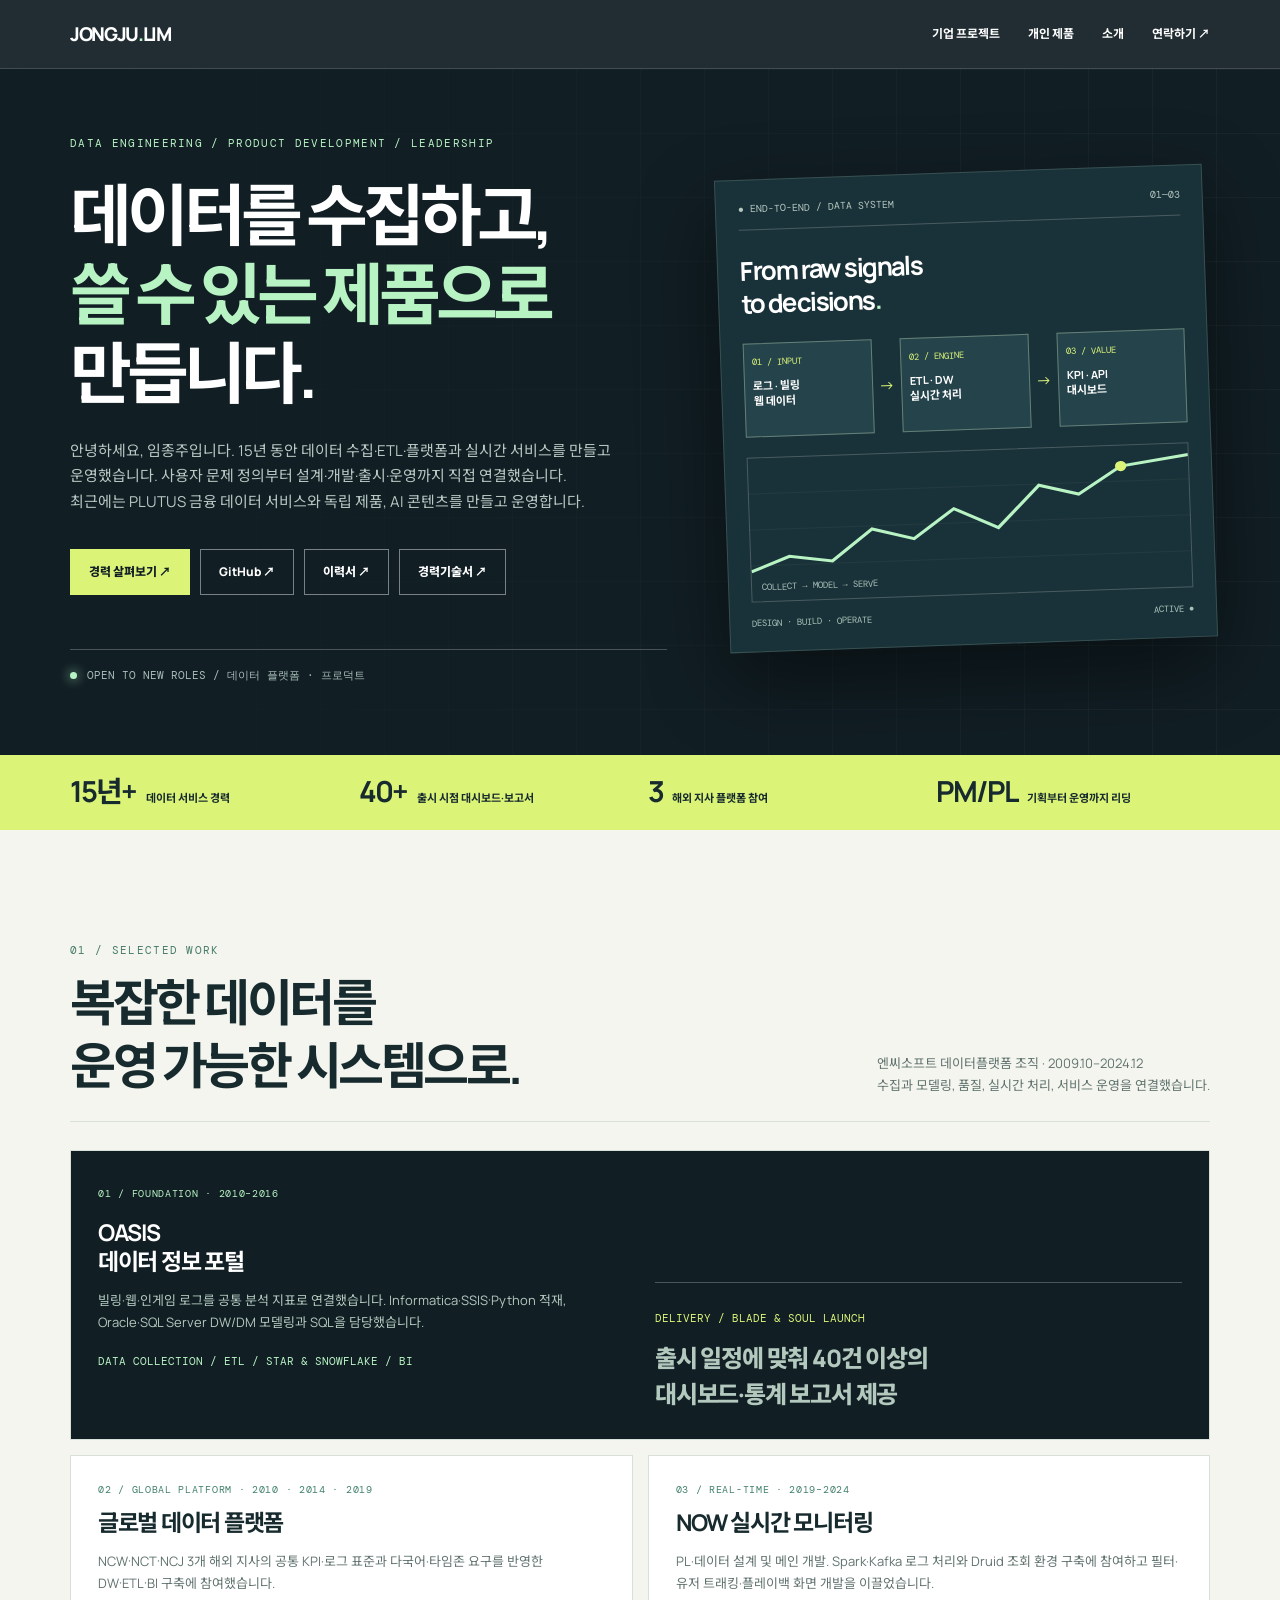
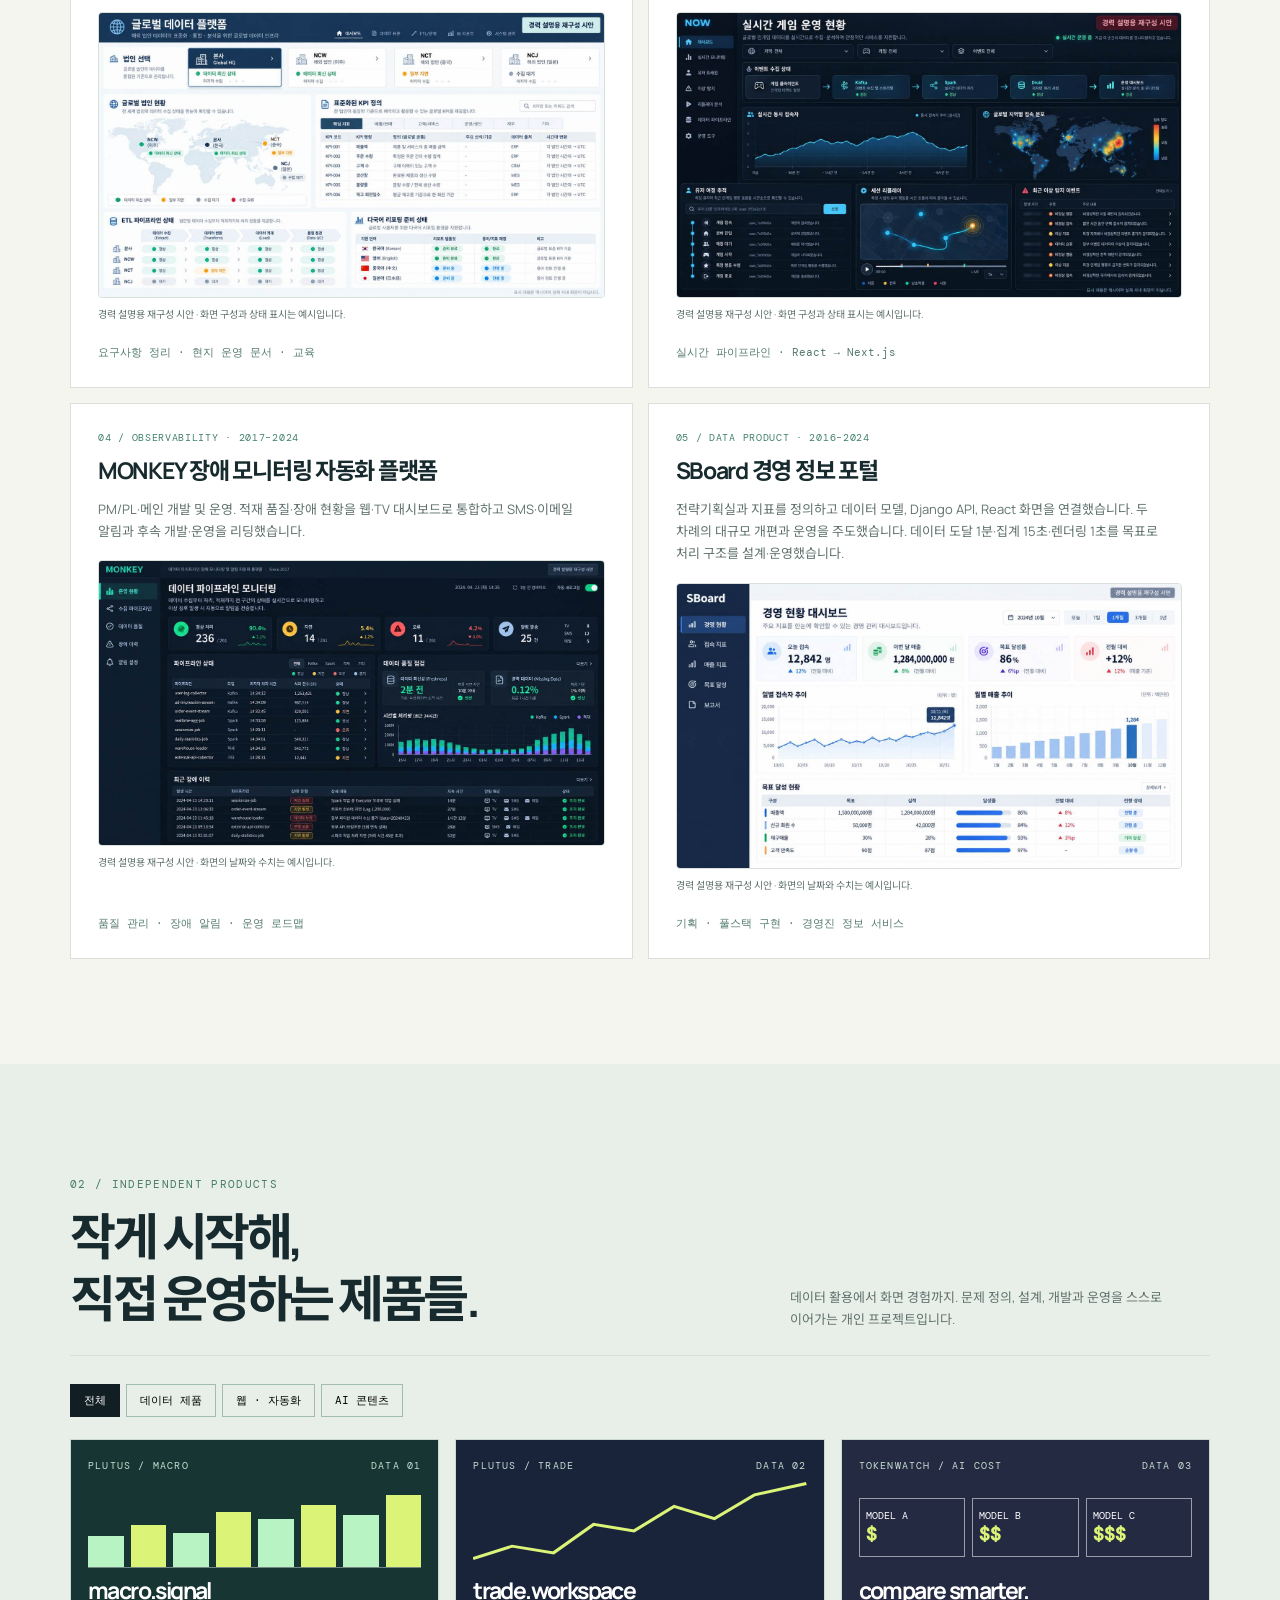
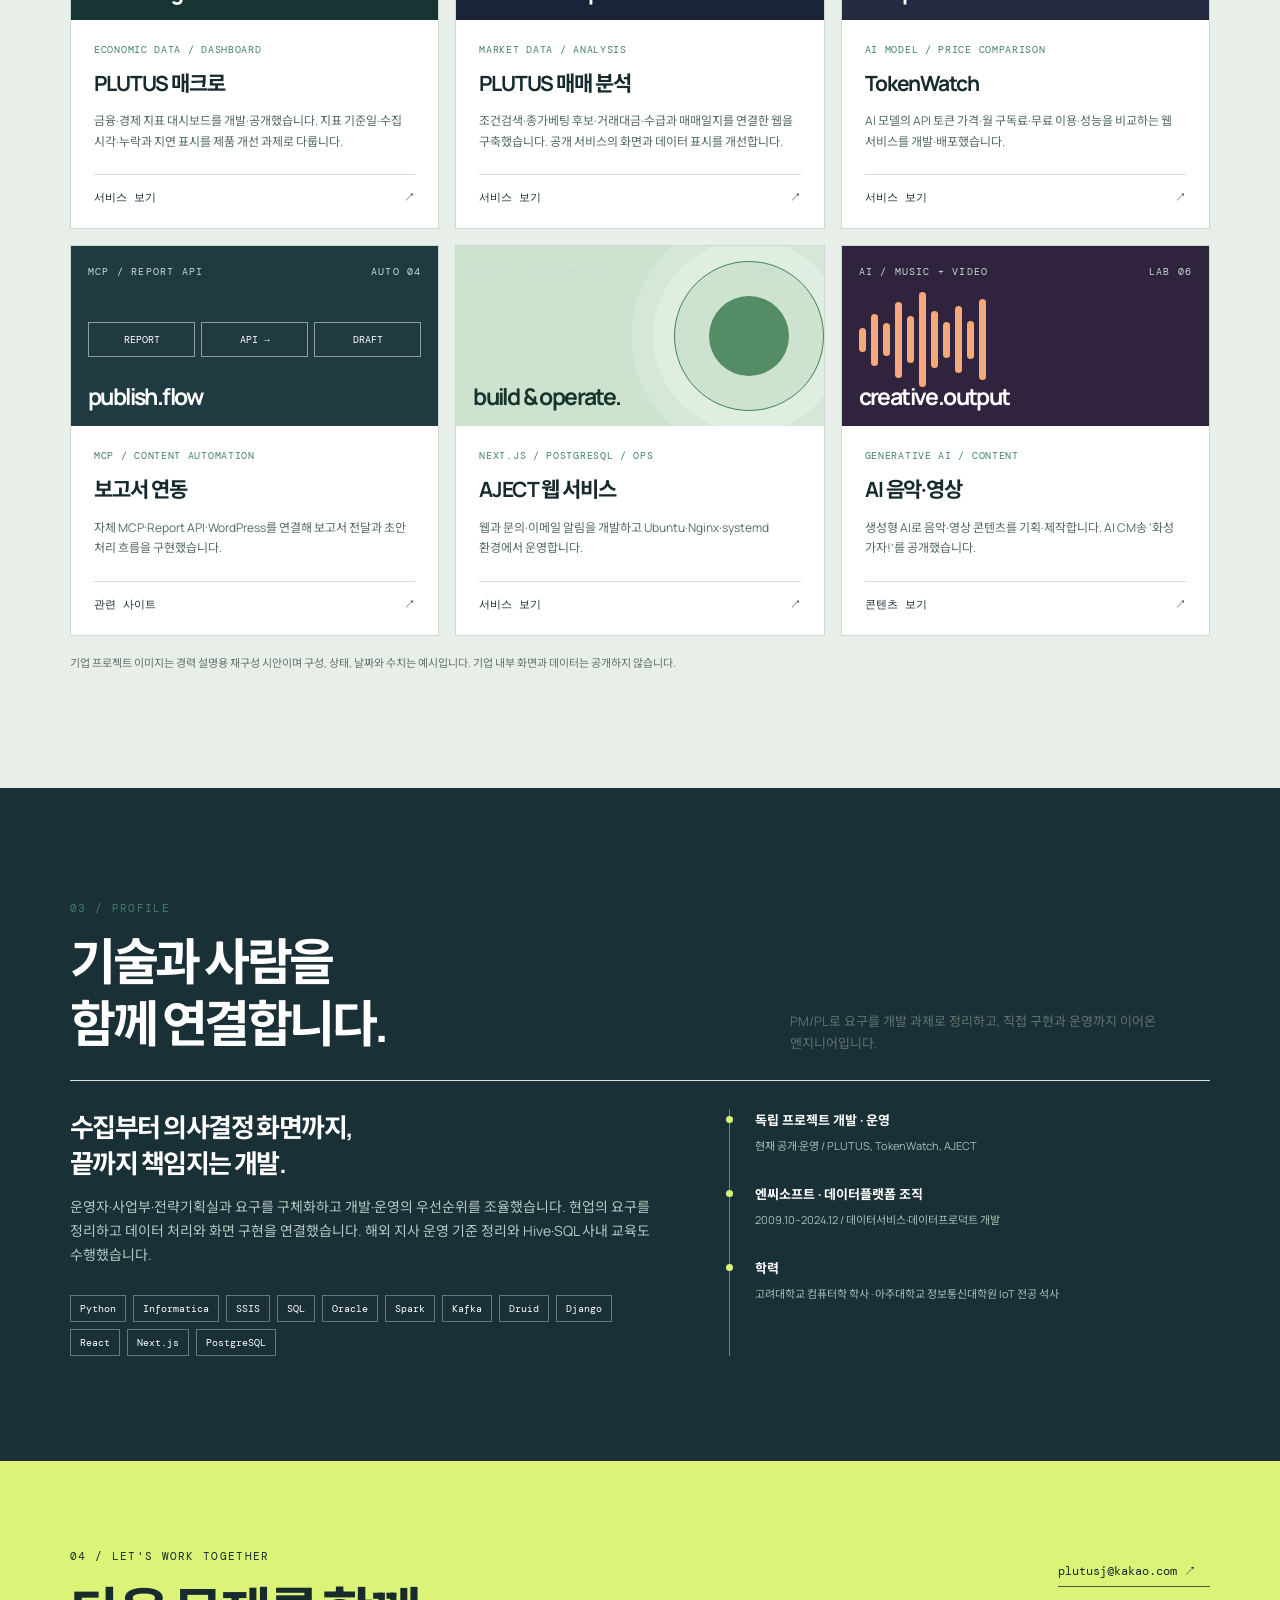
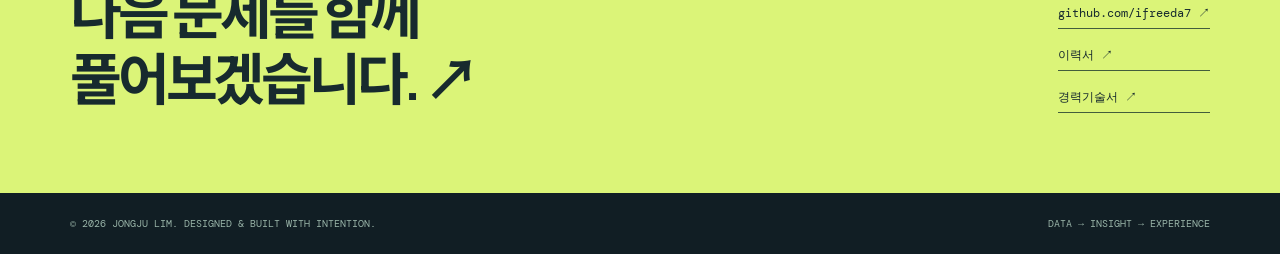
==== commit c38dd07d: "Add TPO application page and update availability label" ====
--- a/index.html
+++ b/index.html
@@ -24,7 +24,7 @@
 <a class="skip" href="#main">본문으로 이동</a>
 <header><div class="wrap"><a class="brand" href="#top">JONGJU<em>.</em>LIM</a><nav class="nav" aria-label="주 메뉴"><a href="#work">기업 프로젝트</a><a href="#products">개인 제품</a><a href="#about">소개</a><a href="#contact">연락하기 ↗</a></nav></div></header>
 <main id="main">
-<div class="hero" id="top"><div class="wrap"><div><div class="eyebrow">DATA ENGINEERING / PRODUCT DEVELOPMENT / LEADERSHIP</div><h1>데이터를 수집하고,<br><em>쓸 수 있는 제품으로</em><br>만듭니다.</h1><p class="intro">안녕하세요, 임종주입니다. 15년 동안 데이터 수집·ETL·플랫폼과 실시간 서비스를 만들고 운영했습니다. 사용자 문제 정의부터 설계·개발·출시·운영까지 직접 연결했습니다. 최근에는 PLUTUS 금융 데이터 서비스와 독립 제품, AI 콘텐츠를 만들고 운영합니다.</p><div class="actions"><a class="button primary" href="#work">경력 살펴보기 ↗</a><a class="button" href="https://github.com/ifreeda7">GitHub ↗</a><a class="button" href="resume.html">이력서 ↗</a><a class="button" href="career_history.html">경력기술서 ↗</a></div><div class="availability">OPEN TO COLLABORATION / 데이터 플랫폼 · 제품 개발</div></div><div class="console" aria-label="데이터 수집부터 서비스까지의 경험을 표현한 도식"><div class="console-top"><span>● END-TO-END / DATA SYSTEM</span><span>01—03</span></div><h2>From raw signals<br>to decisions<span>.</span></h2><div class="pipeline"><div class="node"><small>01 / INPUT</small><b>로그 · 빌링<br>웹 데이터</b></div><div class="arrow">→</div><div class="node"><small>02 / ENGINE</small><b>ETL · DW<br>실시간 처리</b></div><div class="arrow">→</div><div class="node"><small>03 / VALUE</small><b>KPI · API<br>대시보드</b></div></div><div class="signal"><svg viewBox="0 0 390 140" preserveAspectRatio="none" aria-hidden="true"><polyline fill="none" stroke="#b8f3c4" stroke-width="3" points="0,111 34,97 72,103 108,73 145,84 181,56 220,76 257,36 292,46 330,20 390,11"/><circle cx="330" cy="20" r="5" fill="#dbf478"/></svg><span>COLLECT → MODEL → SERVE</span></div><div class="console-foot"><span>DESIGN · BUILD · OPERATE</span><span>ACTIVE ●</span></div></div></div></div>
+<div class="hero" id="top"><div class="wrap"><div><div class="eyebrow">DATA ENGINEERING / PRODUCT DEVELOPMENT / LEADERSHIP</div><h1>데이터를 수집하고,<br><em>쓸 수 있는 제품으로</em><br>만듭니다.</h1><p class="intro">안녕하세요, 임종주입니다. 15년 동안 데이터 수집·ETL·플랫폼과 실시간 서비스를 만들고 운영했습니다. 사용자 문제 정의부터 설계·개발·출시·운영까지 직접 연결했습니다. 최근에는 PLUTUS 금융 데이터 서비스와 독립 제품, AI 콘텐츠를 만들고 운영합니다.</p><div class="actions"><a class="button primary" href="#work">경력 살펴보기 ↗</a><a class="button" href="https://github.com/ifreeda7">GitHub ↗</a><a class="button" href="resume.html">이력서 ↗</a><a class="button" href="career_history.html">경력기술서 ↗</a></div><div class="availability">OPEN TO NEW ROLES / 데이터 플랫폼 · 프로덕트</div></div><div class="console" aria-label="데이터 수집부터 서비스까지의 경험을 표현한 도식"><div class="console-top"><span>● END-TO-END / DATA SYSTEM</span><span>01—03</span></div><h2>From raw signals<br>to decisions<span>.</span></h2><div class="pipeline"><div class="node"><small>01 / INPUT</small><b>로그 · 빌링<br>웹 데이터</b></div><div class="arrow">→</div><div class="node"><small>02 / ENGINE</small><b>ETL · DW<br>실시간 처리</b></div><div class="arrow">→</div><div class="node"><small>03 / VALUE</small><b>KPI · API<br>대시보드</b></div></div><div class="signal"><svg viewBox="0 0 390 140" preserveAspectRatio="none" aria-hidden="true"><polyline fill="none" stroke="#b8f3c4" stroke-width="3" points="0,111 34,97 72,103 108,73 145,84 181,56 220,76 257,36 292,46 330,20 390,11"/><circle cx="330" cy="20" r="5" fill="#dbf478"/></svg><span>COLLECT → MODEL → SERVE</span></div><div class="console-foot"><span>DESIGN · BUILD · OPERATE</span><span>ACTIVE ●</span></div></div></div></div>
 <div class="stats"><div class="wrap"><div class="stat"><b>15년+</b><span>데이터 서비스 경력</span></div><div class="stat"><b>40+</b><span>출시 시점 대시보드·보고서</span></div><div class="stat"><b>3</b><span>해외 지사 플랫폼 참여</span></div><div class="stat"><b>PM/PL</b><span>기획부터 운영까지 리딩</span></div></div></div>
 <section class="content" id="work"><div class="wrap"><div class="section-head"><div><span class="eyebrow">01 / SELECTED WORK</span><h2>복잡한 데이터를<br>운영 가능한 시스템으로.</h2></div><p>엔씨소프트 데이터플랫폼 조직 · 2009.10–2024.12<br>수집과 모델링, 품질, 실시간 처리, 서비스 운영을 연결했습니다.</p></div><div class="cases">
 <article class="case feature"><div><small>01 / FOUNDATION · 2010–2016</small><h3>OASIS<br>데이터 정보 포털</h3><p>빌링·웹·인게임 로그를 공통 분석 지표로 연결했습니다. Informatica·SSIS·Python 적재, Oracle·SQL Server DW/DM 모델링과 SQL을 담당했습니다.</p><footer>DATA COLLECTION / ETL / STAR & SNOWFLAKE / BI</footer></div><div class="outcome"><b>DELIVERY / BLADE & SOUL LAUNCH</b><p>출시 일정에 맞춰 40건 이상의<br>대시보드·통계 보고서 제공</p></div></article>
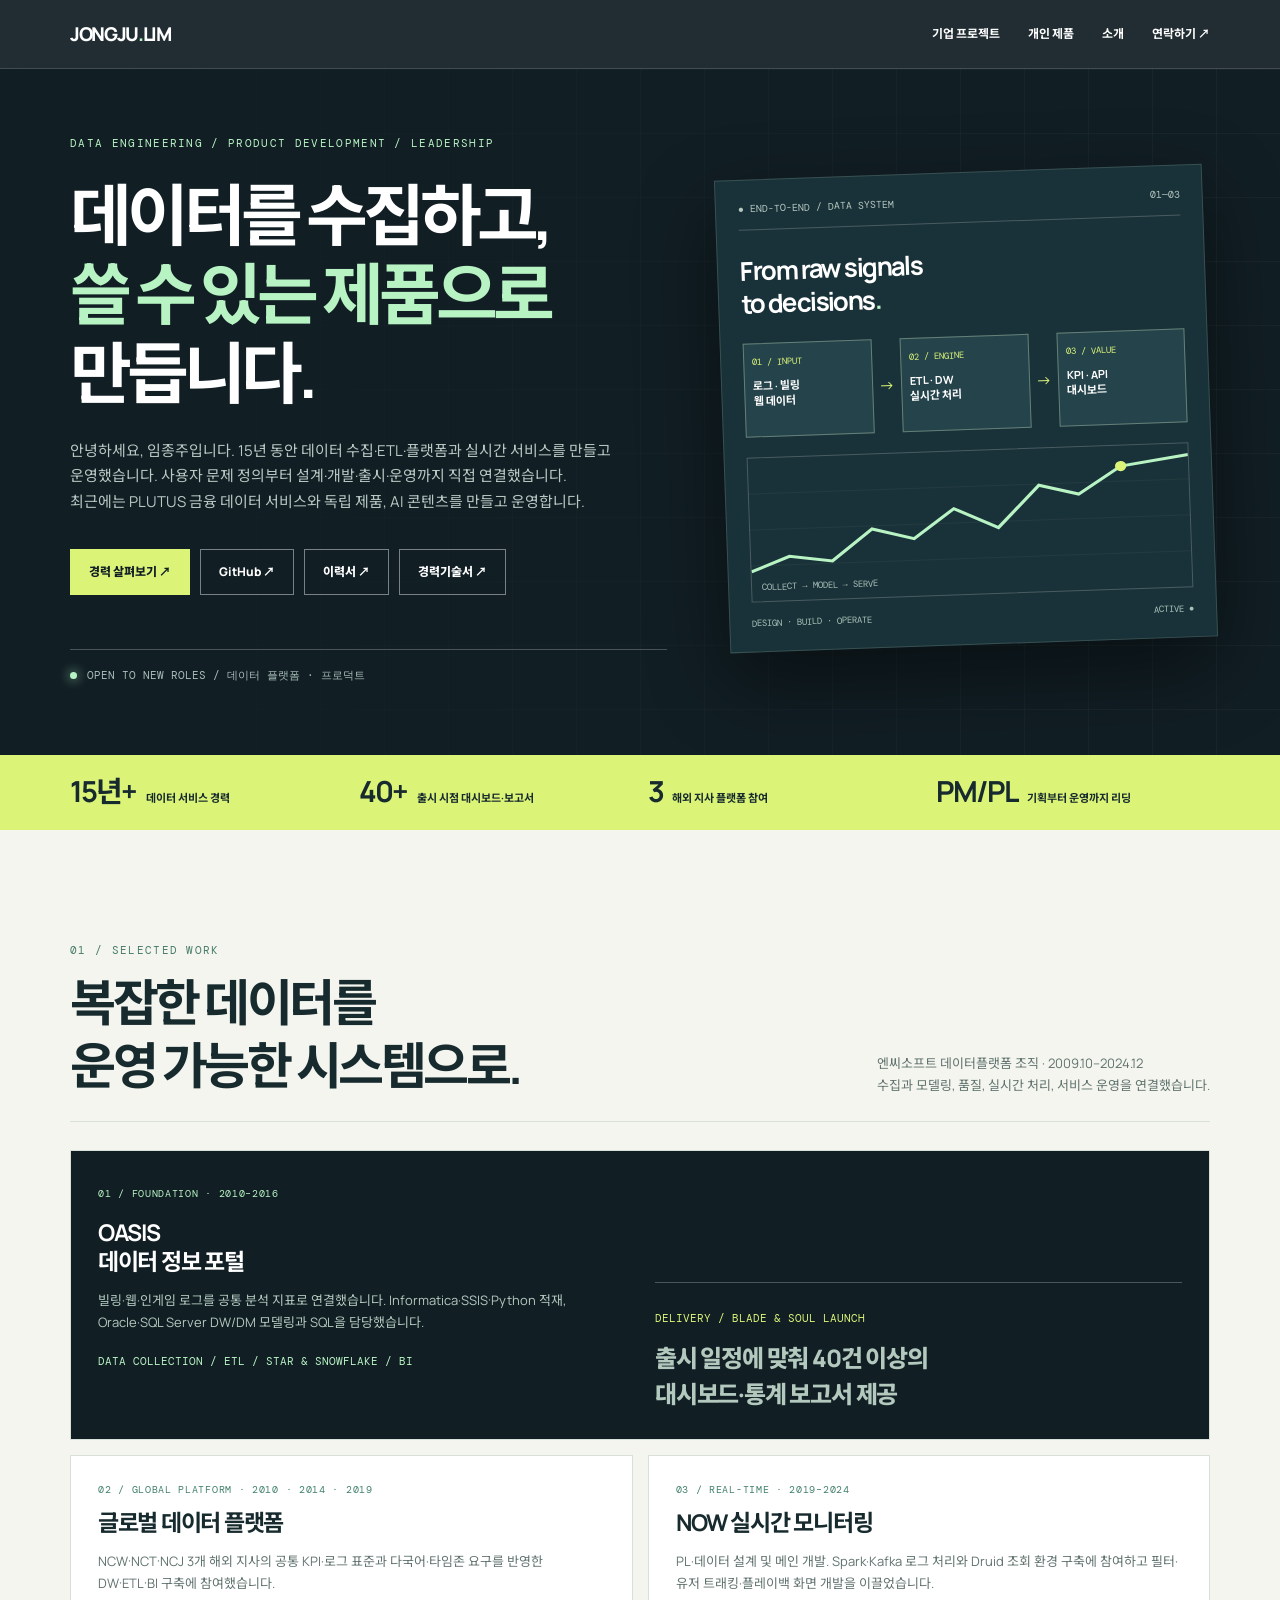
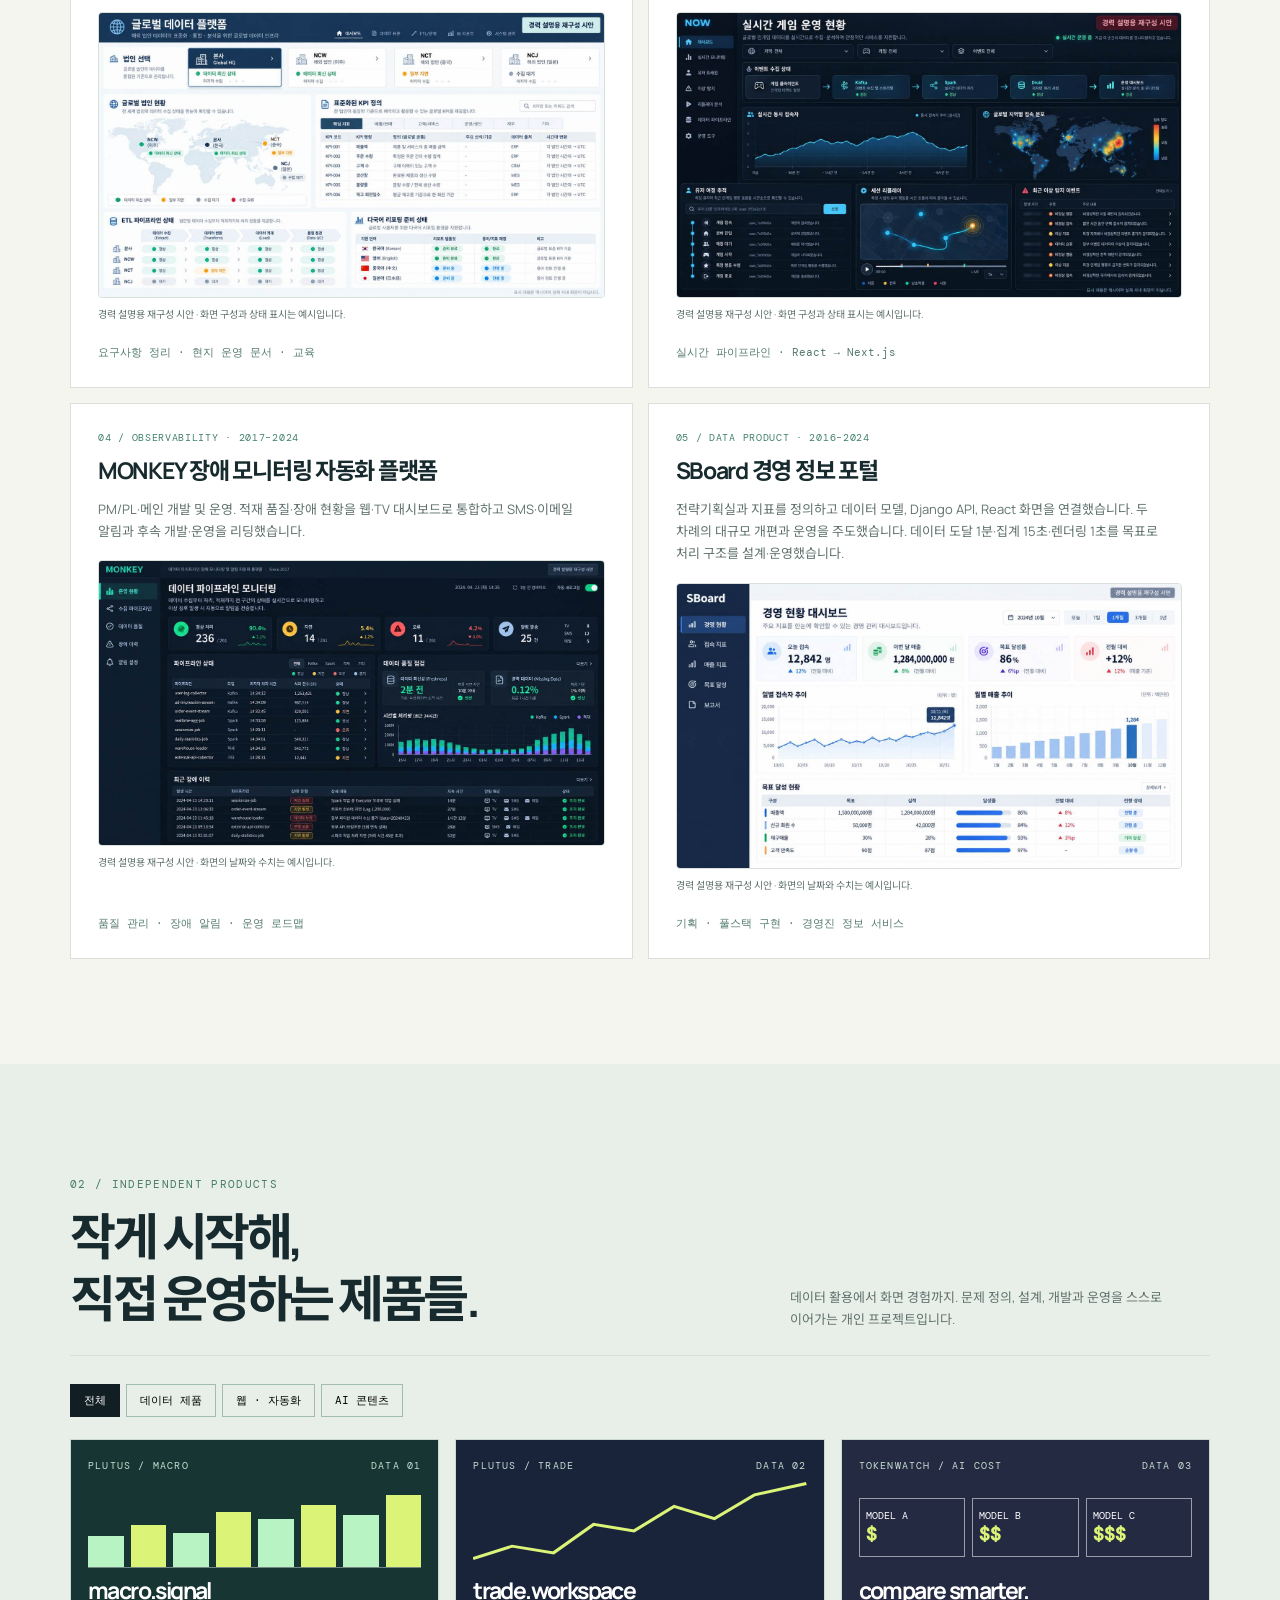
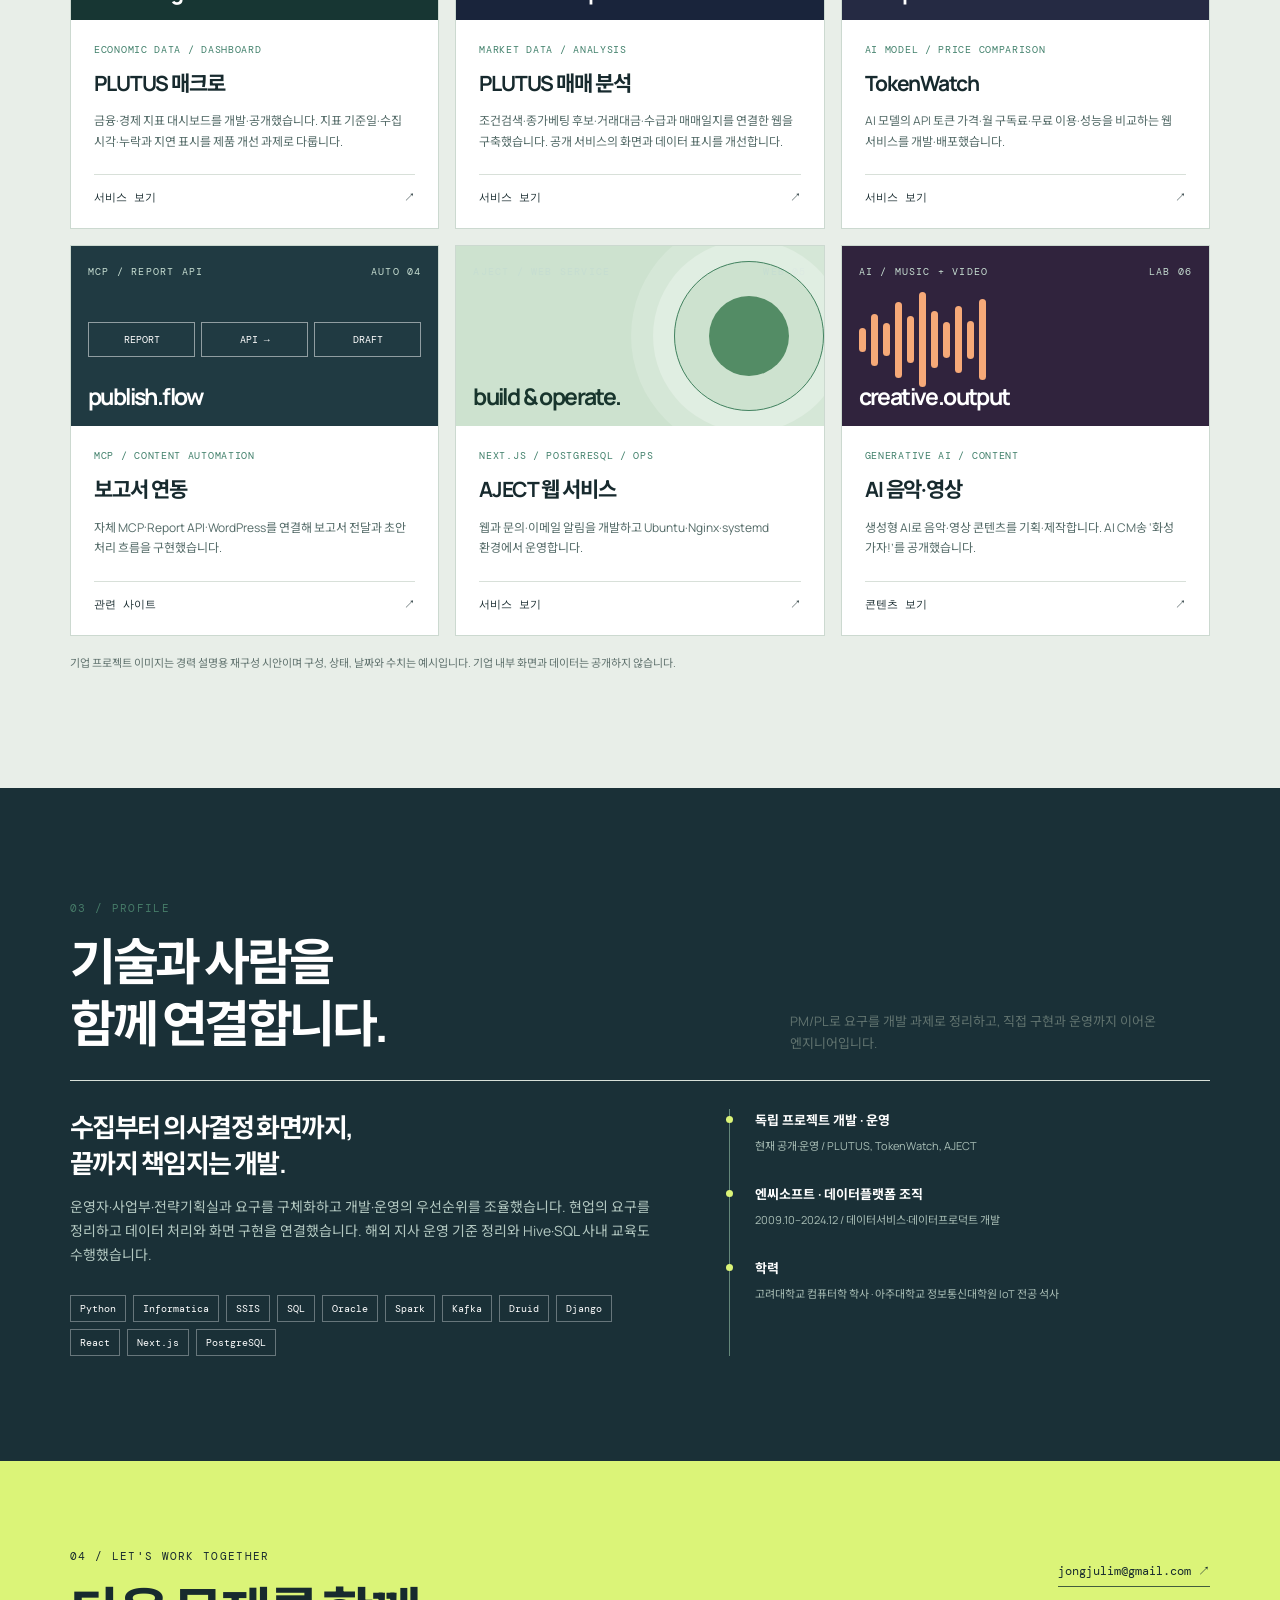
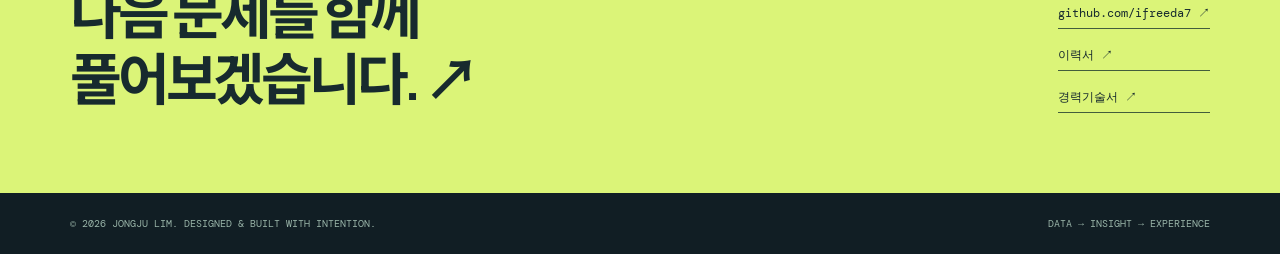
==== commit dbb3b62e: "Change contact email to jongjulim@gmail.com Co-Authored-By: Claude Opus 5.5 <noreply@anthropic.com>" ====
--- a/index.html
+++ b/index.html
@@ -41,7 +41,7 @@
 <article class="product" data-category="creative"><div class="visual media"><div class="mono"><span>AI / MUSIC + VIDEO</span><span>LAB 06</span></div><div class="wave"><i style="--h:25%"></i><i style="--h:55%"></i><i style="--h:35%"></i><i style="--h:80%"></i><i style="--h:50%"></i><i style="--h:100%"></i><i style="--h:60%"></i><i style="--h:38%"></i><i style="--h:70%"></i><i style="--h:40%"></i><i style="--h:85%"></i></div><strong>creative.output</strong></div><div class="product-body"><small>GENERATIVE AI / CONTENT</small><h3>AI 음악·영상</h3><p>생성형 AI로 음악·영상 콘텐츠를 기획·제작합니다. AI CM송 ‘화성 가자!’를 공개했습니다.</p><a href="https://www.youtube.com/watch?v=wcWK-Up_-Wg" target="_blank" rel="noopener">콘텐츠 보기 <span>↗</span></a></div></article>
 </div><p class="note">기업 프로젝트 이미지는 경력 설명용 재구성 시안이며 구성, 상태, 날짜와 수치는 예시입니다. 기업 내부 화면과 데이터는 공개하지 않습니다.</p></div></section>
 <section class="content" id="about"><div class="wrap"><div class="section-head"><div><span class="eyebrow">03 / PROFILE</span><h2>기술과 사람을<br>함께 연결합니다.</h2></div><p>PM/PL로 요구를 개발 과제로 정리하고, 직접 구현과 운영까지 이어온 엔지니어입니다.</p></div><div class="about-grid"><div><h3>수집부터 의사결정 화면까지,<br>끝까지 책임지는 개발.</h3><p>운영자·사업부·전략기획실과 요구를 구체화하고 개발·운영의 우선순위를 조율했습니다. 현업의 요구를 정리하고 데이터 처리와 화면 구현을 연결했습니다. 해외 지사 운영 기준 정리와 Hive·SQL 사내 교육도 수행했습니다.</p><div class="skills"><span>Python</span><span>Informatica</span><span>SSIS</span><span>SQL</span><span>Oracle</span><span>Spark</span><span>Kafka</span><span>Druid</span><span>Django</span><span>React</span><span>Next.js</span><span>PostgreSQL</span></div></div><div class="timeline"><div><b>독립 프로젝트 개발 · 운영</b><span>현재 공개·운영 / PLUTUS, TokenWatch, AJECT</span></div><div><b>엔씨소프트 · 데이터플랫폼 조직</b><span>2009.10–2024.12 / 데이터서비스·데이터프로덕트 개발</span></div><div><b>학력</b><span>고려대학교 컴퓨터학 학사 · 아주대학교 정보통신대학원 IoT 전공 석사</span></div></div></div></div></section>
-<section class="contact" id="contact"><div class="wrap"><div><span class="eyebrow">04 / LET'S WORK TOGETHER</span><h2>다음 문제를 함께<br>풀어보겠습니다. ↗</h2></div><div class="contact-links"><a href="mailto:plutusj@kakao.com">plutusj@kakao.com ↗</a><a href="https://github.com/ifreeda7">github.com/ifreeda7 ↗</a><a href="resume.html">이력서 ↗</a><a href="career_history.html">경력기술서 ↗</a></div></div></section>
+<section class="contact" id="contact"><div class="wrap"><div><span class="eyebrow">04 / LET'S WORK TOGETHER</span><h2>다음 문제를 함께<br>풀어보겠습니다. ↗</h2></div><div class="contact-links"><a href="mailto:jongjulim@gmail.com">jongjulim@gmail.com ↗</a><a href="https://github.com/ifreeda7">github.com/ifreeda7 ↗</a><a href="resume.html">이력서 ↗</a><a href="career_history.html">경력기술서 ↗</a></div></div></section>
 </main><footer class="footer"><div class="wrap"><span>© 2026 JONGJU LIM. DESIGNED & BUILT WITH INTENTION.</span><span>DATA → INSIGHT → EXPERIENCE</span></div></footer>
 <script>document.querySelectorAll('[data-filter]').forEach(button=>button.addEventListener('click',()=>{const value=button.dataset.filter;document.querySelectorAll('[data-filter]').forEach(b=>b.setAttribute('aria-pressed',String(b===button)));document.querySelectorAll('.product').forEach(card=>{card.hidden=value!=='all'&&card.dataset.category!==value})}));</script>
 </body></html>
